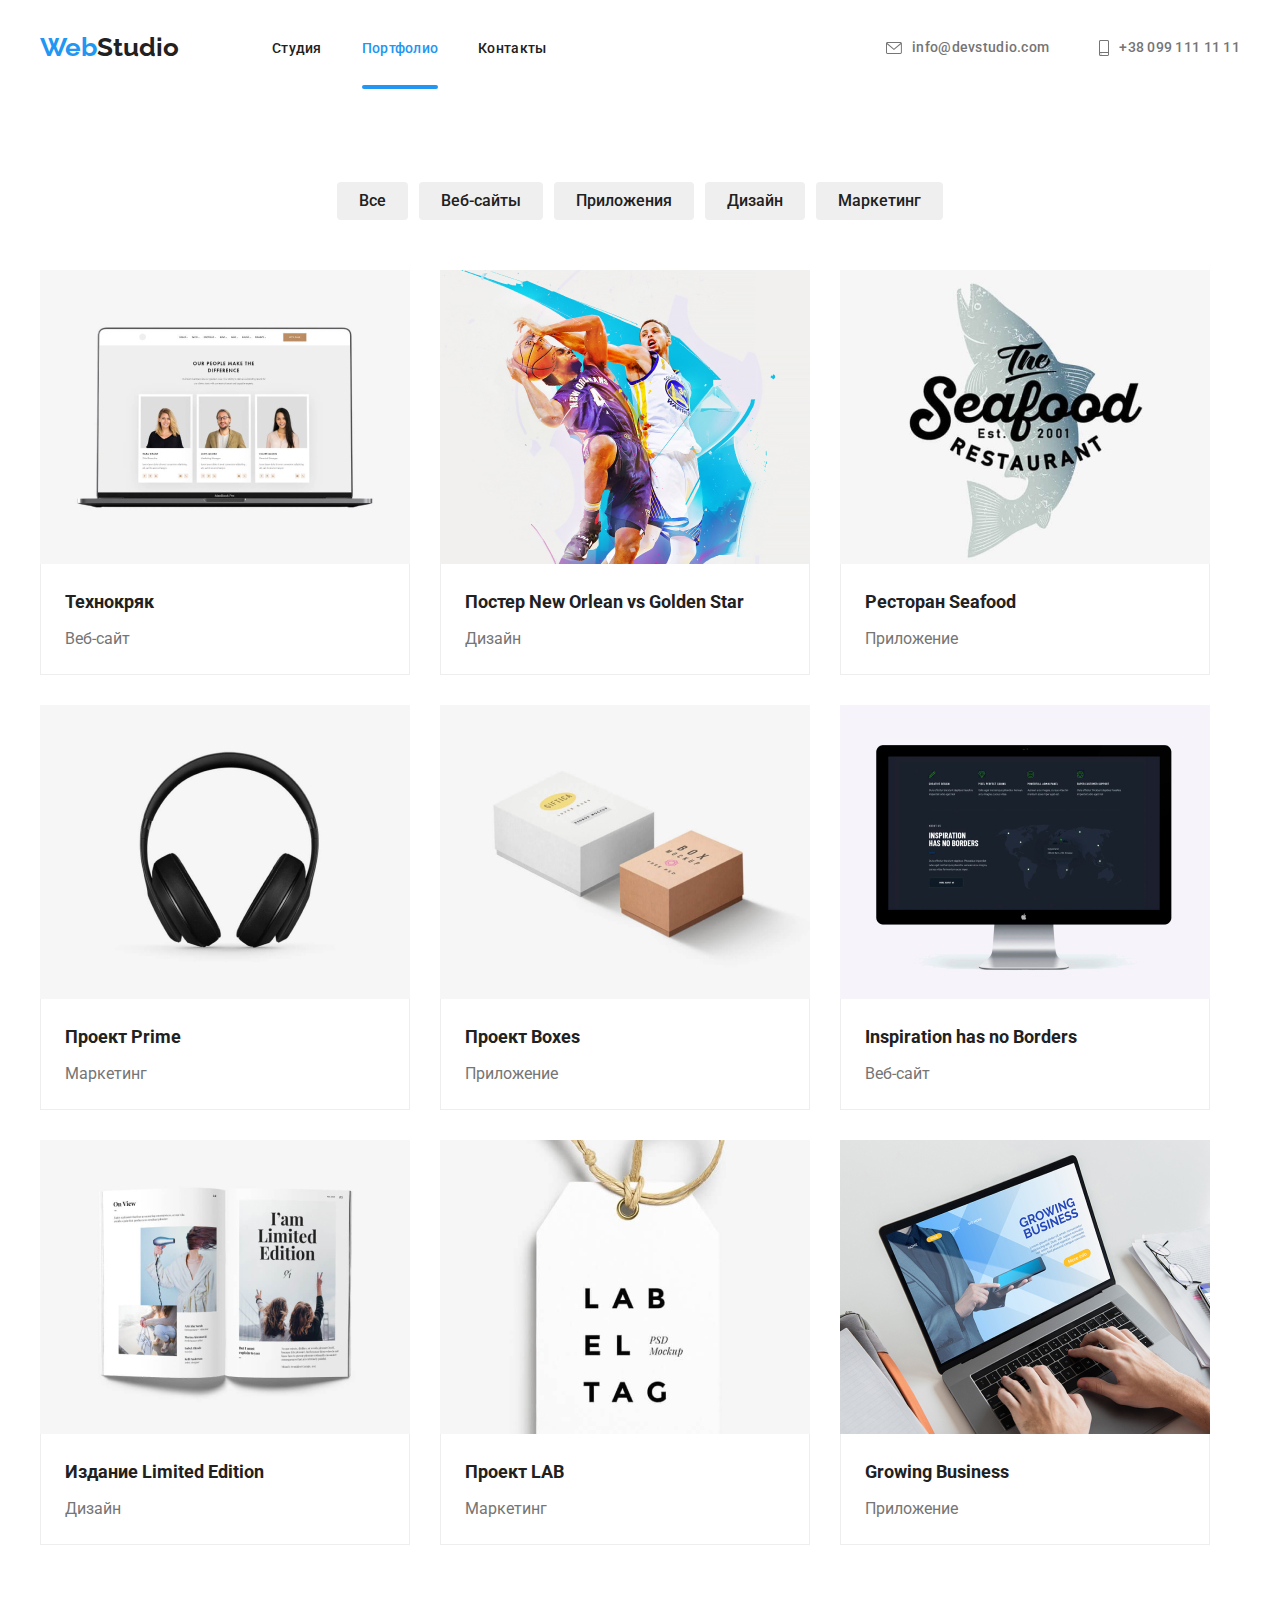
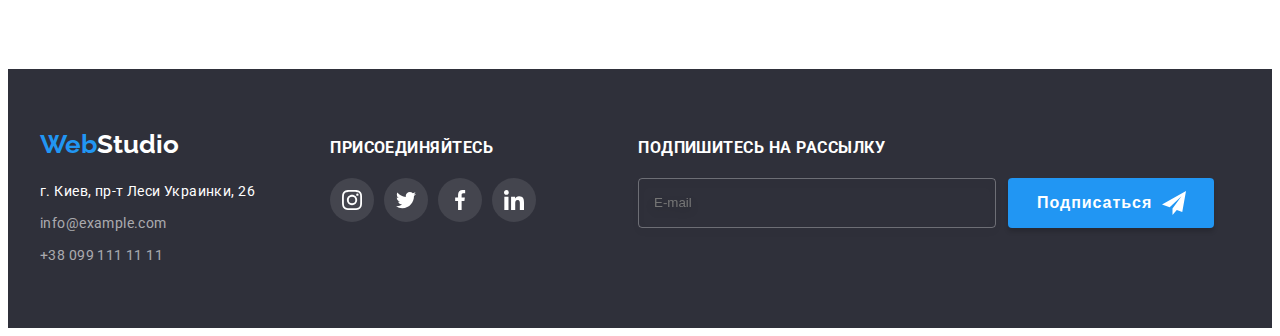
==== portfolio.html @ 11137f11 "goit-markup-hw-08" ====
<!DOCTYPE html>
<html lang="en">
<head>
    <meta charset="UTF-8">
    <meta http-equiv="X-UA-Compatible" content="IE=edge">
    <meta name="viewport" content="width=device-width, initial-scale=1.0">
    <title>Document</title>
    <link rel="preconnect" href="https://fonts.gstatic.com">
    <link href="https://fonts.googleapis.com/css2?family=Raleway:wght@700&family=Roboto:wght@400;500;700;900&display=swap"
        rel="stylesheet">
    <link rel="stylesheet" href="https://cdnjs.cloudflare.com/ajax/libs/modern-normalize/1.1.0/modern-normalize.min.css"
        integrity="sha512-wpPYUAdjBVSE4KJnH1VR1HeZfpl1ub8YT/NKx4PuQ5NmX2tKuGu6U/JRp5y+Y8XG2tV+wKQpNHVUX03MfMFn9Q=="
        crossorigin="anonymous" referrerpolicy="no-referrer" />
    <link rel="stylesheet" href="https://cdnjs.cloudflare.com/ajax/libs/animate.css/4.1.1/animate.min.css" />
    <link rel="stylesheet" href="./css/main.min.css">
</head>

<body>
    
    <header class="header-bord">
        <div class="container header-cont">
            <nav class="navigation">
                <a class="logo link" href="./index.html"><span class="logo-text">Web</span>Studio</a>
                <ul class="menu">
                    <li class="menu__item list">
                        <a class="menu__link link header-link" href="./index.html">Студия</a>
                    </li>
                    <li class="menu__item list">
                        <a class="menu__link link current header-link" href="./portfolio.html">Портфолио</a>
                    </li>
                    <li class="menu__item list">
                        <a class="menu__link link header-link" href="">Контакты</a>
                    </li>
                </ul>
            </nav>
    
            <ul class="auth-nav list header">
                <li>
                    <a class="mail-link link header-link" href="mailto:info@devstudio.com">
                        <svg class="icon-mail">
                            <use href="./images/sprite.svg#icon-envelope"></use>
                        </svg>
                        info@devstudio.com</a>
                </li>
                <li>
                    <a class="tel-link link header-link" href="tel:+380991111111">
                        <svg class="icon-phon">
                            <use href="./images/sprite.svg#icon-smartphone"></use>
                        </svg>
                        +38 099 111 11 11</a>
                </li>
            </ul>
        </div>
    </header>

    <main>
        <section class="section-skill">
            <div class="container">
                <h2 class="skill-title visually-hidden">заголовок</h2>
                <ul class="nav list">
                    <li class="list-butt">
                        <button class="nav-button" type="button">Все</button>
                    </li> 
                    <li class="list-butt">
                        <button class="nav-button" type="button">Веб-сайты</button>
                    </li> 
                    <li class="list-butt">
                        <button class="nav-button" type="button">Приложения</button>
                    </li> 
                    <li class="list-butt">
                        <button class="nav-button" type="button">Дизайн</button>
                    </li> 
                    <li class="list-butt">
                        <button class="nav-button" type="button">Маркетинг</button>
                    </li> 
                </ul>
            
        

        
            
                <ul class="card-list list"> 
                    <li class="portfolio-card">
                        <a class="card-way link" href="">
                            <div class="img-overlay">
                                <img class="imgwork" src="./images/зображення_ноутбука.jpg" alt="foto notebook" width="370" height="294">
                                <p class="overlay">Технокряк это современная площадка распространения коронавируса. Компании используют эту платформу
                                для цифрового шпионажа и атак на защищённые сервера конкурентов.</p>
                            </div>
                            
                            <div class="description">
                                <h3 class="card-title">Технокряк</h3>
                                <p class="card-text">Веб-сайт</p>
                            </div>
                        </a>
                    </li>
                    <li class="portfolio-card">
                        <a class="card-way link" href="">
                            <div class="img-overlay">
                                <img class="imgwork" src="./images/зображення_баскетболістів.jpg" alt="foto basketball players" width="370" height="294">
                                <p class="overlay">Технокряк это современная площадка распространения коронавируса. Компании используют эту платформу
                                для цифрового шпионажа и атак на защищённые сервера конкурентов.</p>
                            </div>
                        
                            <div class="description">
                                <h3 class="card-title">Постер New Orlean vs Golden Star</h3>
                                <p class="card-text">Дизайн</p>
                            </div>
                        </a>
                    </li>
                    <li class="portfolio-card">
                        <a class="card-way link" href="">
                            <div class="img-overlay">
                                <img class="imgwork" src="./images/зображення_акули.jpg" alt="foto shark" width="370" height="294">
                                <p class="overlay">Технокряк это современная площадка распространения коронавируса. Компании используют эту платформу
                                для цифрового шпионажа и атак на защищённые сервера конкурентов.</p>
                            </div>
                            
                            <div class="description">
                                <h3 class="card-title">Ресторан Seafood</h3>
                                <p class="card-text">Приложение</p>
                            </div>
                        </a>
                    </li>
                    <li class="portfolio-card">
                        <a class="card-way link" href="">
                            <div class="img-overlay">
                                <img class="imgwork" src="./images/зображення_навушники.jpg" alt="foto headphone" width="370" height="294">
                                <p class="overlay">Технокряк это современная площадка распространения коронавируса. Компании используют эту платформу
                                для цифрового шпионажа и атак на защищённые сервера конкурентов.</p>
                            </div>
                           
                            <div class="description">
                                <h3 class="card-title">Проект Prime</h3>
                                <p class="card-text">Маркетинг</p>
                            </div>
                        </a>
                    </li>
                    <li class="portfolio-card">
                        <a class="card-way link" href="">
                            <div class="img-overlay">
                                <img class="imgwork" src="./images/зображення_коробок.jpg" alt="foto Boxes" width="370" height="294">
                                <p class="overlay">Технокряк это современная площадка распространения коронавируса. Компании используют эту платформу
                                для цифрового шпионажа и атак на защищённые сервера конкурентов.</p>

                            </div>
                           
                            <div class="description">
                                <h3 class="card-title">Проект Boxes</h3>
                                <p class="card-text">Приложение</p>
                            </div>
                        </a>
                    </li>
                    <li class="portfolio-card">
                        <a class="card-way link" href="">
                            <div class="img-overlay">
                                <img class="imgwork" src="./images/зображення_монітора.jpg" alt="foto monitor" width="370" height="294">
                                <p class="overlay">Технокряк это современная площадка распространения коронавируса. Компании используют эту платформу
                                 для цифрового шпионажа и атак на защищённые сервера конкурентов.</p>
                            </div>
                           
                            <div class="description">
                                <h3 class="card-title">Inspiration has no Borders</h3>
                                <p class="card-text">Веб-сайт</p>
                            </div>
                        </a>
                    </li>
                    <li class="portfolio-card">
                        <a class="card-way link" href="">
                            <div class="img-overlay">
                                <img class="imgwork" src="./images/зображення_журнала.jpg" alt="foto magazine" width="370" height="294">
                                <p class="overlay">Технокряк это современная площадка распространения коронавируса. Компании используют эту платформу
                                для цифрового шпионажа и атак на защищённые сервера конкурентов.</p>
                            </div>
                           
                            <div class="description">
                                <h3 class="card-title">Издание Limited Edition</h3>
                                <p class="card-text">Дизайн</p>
                            </div>
                        </a>
                    </li>
                    <li class="portfolio-card">
                        <a class="card-way link" href="">
                            <div class="img-overlay">
                                <img class="imgwork" src="./images/зображенння_ярлика.jpg" alt="foto label" width="370" height="294">
                                <p class="overlay">Технокряк это современная площадка распространения коронавируса. Компании используют эту платформу
                                 для цифрового шпионажа и атак на защищённые сервера конкурентов.</p>
                            </div>
                            
                            <div class="description">
                                <h3 class="card-title">Проект LAB</h3>
                                <p class="card-text">Маркетинг</p>
                            </div>
                        </a>
                    </li>
                    <li class="portfolio-card">
                        <a class="card-way link" href="">
                            <div class="img-overlay">
                                <img class="imgwork" src="./images/зображення_робочого_столу.jpg" alt="foto Growing Business" width="370" height="294">
                                <p class="overlay">Технокряк это современная площадка распространения коронавируса. Компании используют эту платформу
                                для цифрового шпионажа и атак на защищённые сервера конкурентов.</p>

                            </div>
                            
                            <div class="description">
                                <h3 class="card-title">Growing Business</h3>
                                <p class="card-text">Приложение</p>
                            </div>
                        </a>
                    </li>
                </Ul>
            </div>
        </section>
    </main>

    <footer class="footer">
        <div class="footer-information container">
    
            <div class="logo-second">
                <a class="logo-footer link" href="./index.html"><span class="logo-text">Web</span><span
                        class="logo-txt">Studio</span>
                </a>
    
                <address class="footer-address">
                    <ul class="communication list">
                        <li class="address"><a class="location link" href="">г. Киев, пр-т Леси Украинки, 26</a></li>
                        <li class="footer-mail"><a class="communication-mail link"
                                href="meilto:info@example.com">info@example.com</a></li>
                        <li class="footer-tel"><a class="communication-tel link" href="tel:+380991111111">+38 099 111 11
                                11</a></li>
                    </ul>
                </address>
            </div>
    
            <div class="footer-right-box">
                <h3 class="footer-right-title">присоединяйтесь</h3>
                <ul class="footer-list list">
                    <li>
                        <a href="" class="footer-list-social">
                            <svg class="footer-list-icon">
                                <use href="./images/sprite.svg#icon-instagram"></use>
                            </svg>
                        </a>
                    </li>
                    <li>
                        <a href="" class="footer-list-social">
                            <svg class="footer-list-icon">
                                <use href="./images/sprite.svg#icon-twitter"></use>
                            </svg>
                        </a>
                    </li>
                    <li>
                        <a href="" class="footer-list-social">
                            <svg class="footer-list-icon">
                                <use href="./images/sprite.svg#icon-facebook"></use>
                            </svg>
                        </a>
                    </li>
                    <li>
                        <a href="" class="footer-list-social">
                            <svg class="footer-list-icon">
                                <use href="./images/sprite.svg#icon-linkedin"></use>
                            </svg>
                        </a>
                    </li>
                </ul>
            </div>
                    <form class="form-footer">
                        <h3 class="footer-right-title">Подпишитесь на рассылку</h3>
                        <div class="btn-input">
                            <input type="email" name="singup" id="singup" class="singup-footer-form" placeholder="E-mail" required>
                            <button type="submit" class="button-form">Подписаться
                                <svg class="svg-form-footer" width="24px" height="24px">
                                    <use href="./images/sprite.svg#icon-telegram"></use>
                                </svg>
                            </button>
                        </div>
                    </form>
        </div>
    </footer>
</body>
</html>
---- css/main.min.css ----
:root{--main-font: "Roboto", sans-serif;--secondary-font: "Raleway", sans-serif;--accent-color: #212121;--secondary-color: #2196f3;--third-color: #757575;--white-color: #ffffff}* *::before,*::after{box-sizing:border-box}body{font-family:var(--main-font);font-style:normal;font-weight:normal;font-size:14px}img{display:block}.list{list-style:none}.link{text-decoration:none}h1,h2,h3,h4,h5,h6,p{margin-top:0;margin-bottom:0}ul,ol{margin-top:0;margin-bottom:0}.container{width:1200px;padding-left:15px;padding-right:15px;margin:0 auto}.visually-hidden{position:absolute;clip:rect(0 0 0 0);width:1px;height:1px;margin:-1px}.visually-hidden-checkbox{position:absolute !important;clip:rect(1px 1px 1px 1px);clip:rect(1px, 1px, 1px, 1px);padding:0 !important;border:0 !important;height:1px !important;width:1px !important;overflow:hidden}.is-hidden{opacity:0;visibility:hidden;pointer-events:none}.logo{padding-top:24px;padding-bottom:25px;margin-right:93px}.logo,.logo-footer,.logo-text{font-family:var(--secondary-font);font-weight:bold;font-size:26px;line-height:1.19;color:var(--accent-color)}.logo-text{color:var(--secondary-color)}.logo-footer{padding:auto}.logo-second{margin-right:75px}.logo-txt{color:var(--white-color)}.header-link{padding-top:32px;padding-bottom:32px}.bord{border-bottom:1px solid #ECECEC}.header-cont{display:flex;align-items:center}.navigation{display:flex;align-items:center}.auth-nav{display:flex;align-items:center;margin-left:auto;padding-left:0px}.menu{display:flex;align-items:center;padding-left:0px}.menu__item:not(:last-child){margin-right:40px}.mail-link{display:flex;align-items:center;text-decoration:none;font-weight:500;text-align:center;line-height:1.14;letter-spacing:0.02em;margin-left:auto;margin-right:50px;color:var(--third-color);transition:color 250ms cubic-bezier(0.4, 0, 0.2, 1)}.mail-link:hover,.mail-link:focus{color:var(--secondary-color);fill:var(--secondary-color)}.tel-link{display:flex;align-items:center;text-decoration:none;font-weight:500;text-align:center;line-height:1.14;letter-spacing:0.02em;color:var(--third-color);transition:color 250ms cubic-bezier(0.4, 0, 0.2, 1)}.tel-link:hover,.tel-link:focus{color:var(--secondary-color);fill:var(--secondary-color)}.icon-mail{width:16px;height:12px;margin-right:10px;fill:currentColor}.icon-mail:hover,.icon-mail:focus{fill:var(--secondary-color)}.icon-phon{width:10px;height:16px;margin-right:10px;fill:currentColor}.icon-phon:hover,.icon-phon:focus{fill:var(--secondary-color)}.menu__link{font-weight:500;line-height:1.14;letter-spacing:0.02em;color:var(--accent-color);transition:color 250ms cubic-bezier(0.4, 0, 0.2, 1)}.menu__link:hover,.menu__link:focus{color:var(--secondary-color)}.menu__link.current:after{content:"";width:100%;height:4px;position:absolute;background:#2196F3;border-radius:2px;display:block;bottom:-1px}.current{color:var(--secondary-color);position:relative}.hero__title{font-family:var(--main-font);font-weight:900;font-size:44px;line-height:1.36;margin-bottom:30px;color:var(--white-color)}.hero{padding-top:200px;padding-bottom:200px;text-align:center;color:var(--white-color);background:#C4C4C4;background-image:linear-gradient(to right, rgba(47,48,58,0.4), rgba(47,48,58,0.4)),url(../images/bd.jpg);background-repeat:no-repeat;background-position:center;background-size:cover;max-width:1600px;margin:auto}.modal-btn{background-color:var(--secondary-color);box-shadow:0px 4px 4px rgba(0,0,0,0.15);font-weight:bold;font-size:16px;line-height:1.88;cursor:pointer;padding:12px 32px;border-radius:4px;color:var(--white-color);border:none;transition:background-color 250ms cubic-bezier(0.4, 0, 0.2, 1)}.modal-btn:hover,.modal-btn:focus{background-color:#188CE8}.skill__roster{display:flex;padding-left:0;margin-left:0}.skill{padding-top:94px}.team,.work,.section-skill{padding-top:94px;padding-bottom:94px}.roster_down{margin-bottom:10px}.roster__title{font-weight:bold;line-height:1.14;letter-spacing:0.03em;text-transform:uppercase;color:var(--accent-color)}.skill__item{flex-basis:calc((100%-120) / 4);width:270px}.skill__item:not(:first-child){margin-left:30px}.icon-group{display:flex;align-items:center;justify-content:center;width:270px;height:120px;background:#f5f4fa;border-radius:4px;margin-bottom:30px}.item-down:not(:last-child){margin-left:30px}.skill__description{font-family:var(--main-font);font-size:14px;line-height:24px;letter-spacing:0.03em;color:var(--third-color)}.work__roster{display:flex;padding-left:0;justify-content:space-between;margin-top:50px}.work__title{font-weight:bold;font-size:36px;line-height:1.17;text-align:center;margin-bottom:50px;color:var(--accent-color);margin:0px}.work__top{width:370px;position:relative}.work__list{font-family:var(--main-font);font-weight:bold;line-height:1.14;width:100%;height:70px;right:0;bottom:0;position:absolute;display:flex;justify-content:center;align-items:center;text-transform:uppercase;color:#FFFFFF;background:rgba(47,48,58,0.8)}.team{background-color:#F5F4FA}.team__roster{margin-bottom:94px}.team__roster{display:flex;padding-left:0px;justify-content:space-between;margin-top:50px}.team__list{box-shadow:0px 1px 3px var(--third-color);border-radius:0px 0px 4px 4px}.team__member,.team__activity{background-color:#FFFFFF;border-radius:3px}.team__title{font-weight:bold;font-size:36px;line-height:1.17;text-align:center;margin-bottom:50px;color:var(--accent-color);margin:0px}.team__member{font-size:16px;line-height:0.84;font-weight:500;text-align:center;color:var(--accent-color)}.team__activity{font-size:16px;line-height:1.89;margin-top:10px;margin-bottom:16px;text-align:center;color:var(--third-color)}.team-describe{padding:30px;padding-left:32px;padding-right:32px;background-color:var(--white-color)}.social-list{padding:0;display:flex;justify-content:space-between}.social-list-icon{width:20px;height:20px}.social-list-link{display:flex;align-items:center;justify-content:center;width:44px;height:44px;border-radius:50%;fill:#AFB1B8;background-color:#ffffff;transition:background-color 250ms cubic-bezier(0.4, 0, 0.2, 1),fill 250ms cubic-bezier(0.4, 0, 0.2, 1)}.social-list-link:hover,.social-list-link:focus{fill:#ffffff;background-color:#2196F3}.clients{padding-top:88px;padding-bottom:88px}.clients-list{margin-top:50px;display:flex;justify-content:space-between;padding-left:0px}.icon-list{width:170px;height:92px}.icon-list-link{display:flex;justify-content:center;align-items:center;border:1px solid #afb1b8;border-radius:4px;width:100%;height:100%;fill:#AFB1B8;transition:fill 250ms cubic-bezier(0.4, 0, 0.2, 1),border 250ms cubic-bezier(0.4, 0, 0.2, 1)}.icon-list-link:hover,.icon-list-link:focus{fill:var(--secondary-color);border:1px solid var(--secondary-color);border-radius:4px}.clients-list-icon{display:flex;align-items:center;justify-content:center}.backdrop{position:fixed;top:0;left:0;width:100vw;height:100vh;background:rgba(0,0,0,0.2);transition:opacity 250ms cubic-bezier(0.4, 0, 0.2, 1),visibility 250ms cubic-bezier(0.4, 0, 0.2, 1)}.modal{position:absolute;top:50%;left:50%;width:528px;height:581px;background-color:#ffffff;transform:translate(-50%, -50%);padding:40px}.close-btn{position:absolute;top:8px;right:8px;width:30px;height:30px;border-radius:50%;border:1px solid rgba(0,0,0,0.1);background-color:transparent;cursor:pointer;padding:0}.modal-form{display:flex;flex-direction:column}.modal-form-head{font-family:var(--main-font);font-weight:bold;font-size:20px;line-height:1.15;text-align:center;margin-bottom:12px}.modal-form-field{font-family:var(--main-font);font-weight:normal;font-size:12px;line-height:1.16;color:#757575;margin-bottom:10px}.modal-form-input-wrapper{position:relative;margin-top:4px;display:block}.modal-form-icon{position:absolute;width:18px;height:18px;fill:#212121;top:50%;left:12px;transform:translateY(-50%);transition:fill 250ms cubic-bezier(0.4, 0, 0.2, 1)}.modal-form-message{width:100%;height:120px;margin-top:6px;padding:12px 18px;border:1px solid rgba(33,33,33,0.2);border-radius:4px;resize:none;transition:border-color 250ms cubic-bezier(0.4, 0, 0.2, 1)}.modal-form-message::placeholder{color:rgba(117,117,117,0.5)}.modal-form-message:focus{outline:none;border-color:var(--secondary-color)}.modal-form-checkbox-label{display:flex;align-items:center;margin-bottom:30px;font-weight:normal;font-size:14px;line-height:1.7;color:#757575;justify-content:center;letter-spacing:0.03em}.modal-form-checkbox-label::before{display:block;content:"";width:16px;height:16px;border:1px solid #212121;border-radius:3px;cursor:pointer;margin-right:7px;background-position:70% 60%;transition:border-color 250ms cubic-bezier(0.4, 0, 0.2, 1)}.modal-form-checkbox:checked+.modal-form-checkbox-label::before{background-image:url(../images/icon.check.svg);background-repeat:no-repeat;border:1px solid var(--secondary-color)}.modal-form-checkbox:focus+.modal-form-checkbox-label::before{border-color:var(--secondary-color)}.modal-form-label-link{text-decoration:underline;color:#2196f3}.button-form{background-color:var(--secondary-color);padding:10px 28px 10px 29px;box-shadow:0px 4px 4px rgba(0,0,0,0.15);border-radius:4px;border:none;font-weight:700;font-size:16px;line-height:1.87;letter-spacing:0.06em;color:var(--white-color);margin-left:12px;cursor:pointer;display:flex;align-items:center;transition:background-color 250ms cubic-bezier(0.4, 0, 0.2, 1)}.button-form:hover,.button-form:focus{background-color:#188ce8}.btn-input{display:flex}.input-form-field{width:100%;height:40px;border:1px solid rgba(33,33,33,0.2);border-radius:4px;padding-left:42px;transition:border-color 250ms cubic-bezier(0.4, 0, 0.2, 1)}.input-form-field:focus{outline:none;border-color:var(--secondary-color)}.input-form-field:focus+.modal-form-icon{fill:var(--secondary-color)}.form-modal-btn{margin:auto;width:200px;padding-top:10px;padding-bottom:10px;font-weight:700;font-size:16px;line-height:1.88;letter-spacing:0.06em;color:#ffffff;background-color:var(--secondary-color);border:none;box-shadow:0px 4px 4px rgba(0,0,0,0.15);border-radius:4px;transition:background-color 250ms cubic-bezier(0.4, 0, 0.2, 1);cursor:pointer}.form-modal-btn:hover,.form-modal-btn:focus{background-color:#188ce8}.svg-form-footer{margin-left:10px}.singup-footer-form{width:358px;height:50px;border:1px solid rgba(255,255,255,0.3);box-sizing:border-box;filter:drop-shadow(0px 4px 4px rgba(0,0,0,0.15));border-radius:4px;background-color:transparent;padding:15px;color:#ffffff}.singup-footer-form:focus{outline:none;border-color:var(--secondary-color)}.location{font-style:normal;line-height:1.71;letter-spacing:0.03em;color:var(--white-color)}.communication-mail{font-style:normal;line-height:1.71;letter-spacing:0.03em;color:rgba(255,255,255,0.6);transition:color 250ms cubic-bezier(0.4, 0, 0.2, 1)}.communication-mail:hover,.communication-mail:focus{color:var(--secondary-color)}.communication-tel{font-style:normal;line-height:1.71;letter-spacing:0.03em;color:rgba(255,255,255,0.6);transition:color 250ms cubic-bezier(0.4, 0, 0.2, 1)}.communication-tel:hover,.communication-tel:focus{color:var(--secondary-color)}.footer{background:#2f303a;padding-top:60px;padding-bottom:60px}.footer-address{margin-top:20px}.footer-mail{margin-top:8px}.footer-tel{margin-top:8px}.footer-right-title{font-weight:bold;line-height:1.14;letter-spacing:0.03em;text-transform:uppercase;margin-bottom:20px;color:var(--white-color)}.footer-information{display:flex;align-items:baseline}.footer-right-box{width:206px;margin-right:102px}.footer-list{display:flex;align-items:baseline;justify-content:space-between;padding:0}.footer-list-social{display:flex;align-items:center;justify-content:center;width:44px;height:44px;border-radius:50%;background-color:rgba(255,255,255,0.1);fill:#ffffff;transition:background-color 250ms cubic-bezier(0.4, 0, 0.2, 1)}.footer-list-social:hover,.footer-list-social:focus{background-color:var(--secondary-color)}.footer-list-icon{width:20px;height:20px}.communication{margin:0px;padding-left:0px}.nav-button{font-family:var(--main-font);font-weight:500;font-style:normal;font-size:16px;line-height:1.62;cursor:pointer;border:none;border-radius:4px;padding:6px 22px;color:var(--accent-color);transition:background-color 250ms cubic-bezier(0.4, 0, 0.2, 1),color 250ms cubic-bezier(0.4, 0, 0.2, 1),box-shadow 250ms cubic-bezier(0.4, 0, 0.2, 1)}.nav-button:hover,.nav-button:focus{background-color:var(--secondary-color);color:var(--white-color);box-shadow:0px 3px 1px rgba(0,0,0,0.1),0px 1px 2px rgba(0,0,0,0.08),0px 2px 2px rgba(0,0,0,0.12);border-radius:4px}.card-title{font-family:var(--main-font);font-weight:bold;font-size:18px;line-height:2;color:var(--accent-color)}.card-text{font-family:var(--main-font);font-size:16px;line-height:1.88;margin-top:4px;color:var(--third-color)}.description{padding:20px 24px;border-left:1px solid #EEEEEE;border-right:1px solid #EEEEEE;border-bottom:1px solid #EEEEEE}.nav{text-align:center;padding:0px;margin-bottom:50px}.list-butt{display:inline-block}.list-butt:not(:last-child){margin-right:8px}.card-list{padding:0px;display:flex;flex-wrap:wrap}.portfolio-card{width:370px;margin-right:30px;margin-bottom:30px}.portfolio-card:nth-child(3n){margin-right:0px}.card-way{transition:box-shadow 250ms cubic-bezier(0.4, 0, 0.2, 1);display:block}.card-way:hover,.card-way:focus{display:block;box-shadow:0px 1px 1px rgba(0,0,0,0.12),0px 4px 4px rgba(0,0,0,0.06),1px 4px 6px rgba(0,0,0,0.16)}.card-way:hover:hover .overlay,.card-way:hover:focus .overlay,.card-way:focus:hover .overlay,.card-way:focus:focus .overlay{transform:translateY(0%)}.imgwork{width:370px}.img-overlay{position:relative;overflow:hidden}.overlay{position:absolute;background:rgba(33,150,243,0.9);color:#FFFFFF;top:0;left:0;width:100%;height:100%;overflow:auto;padding:63px 24px;font-family:var(--main-font);font-size:18px;line-height:1.5;letter-spacing:0.03em;transform:translateY(100%);transition:transform 250ms cubic-bezier(0.4, 0, 0.2, 1)}
/*# sourceMappingURL=main.min.css.map */
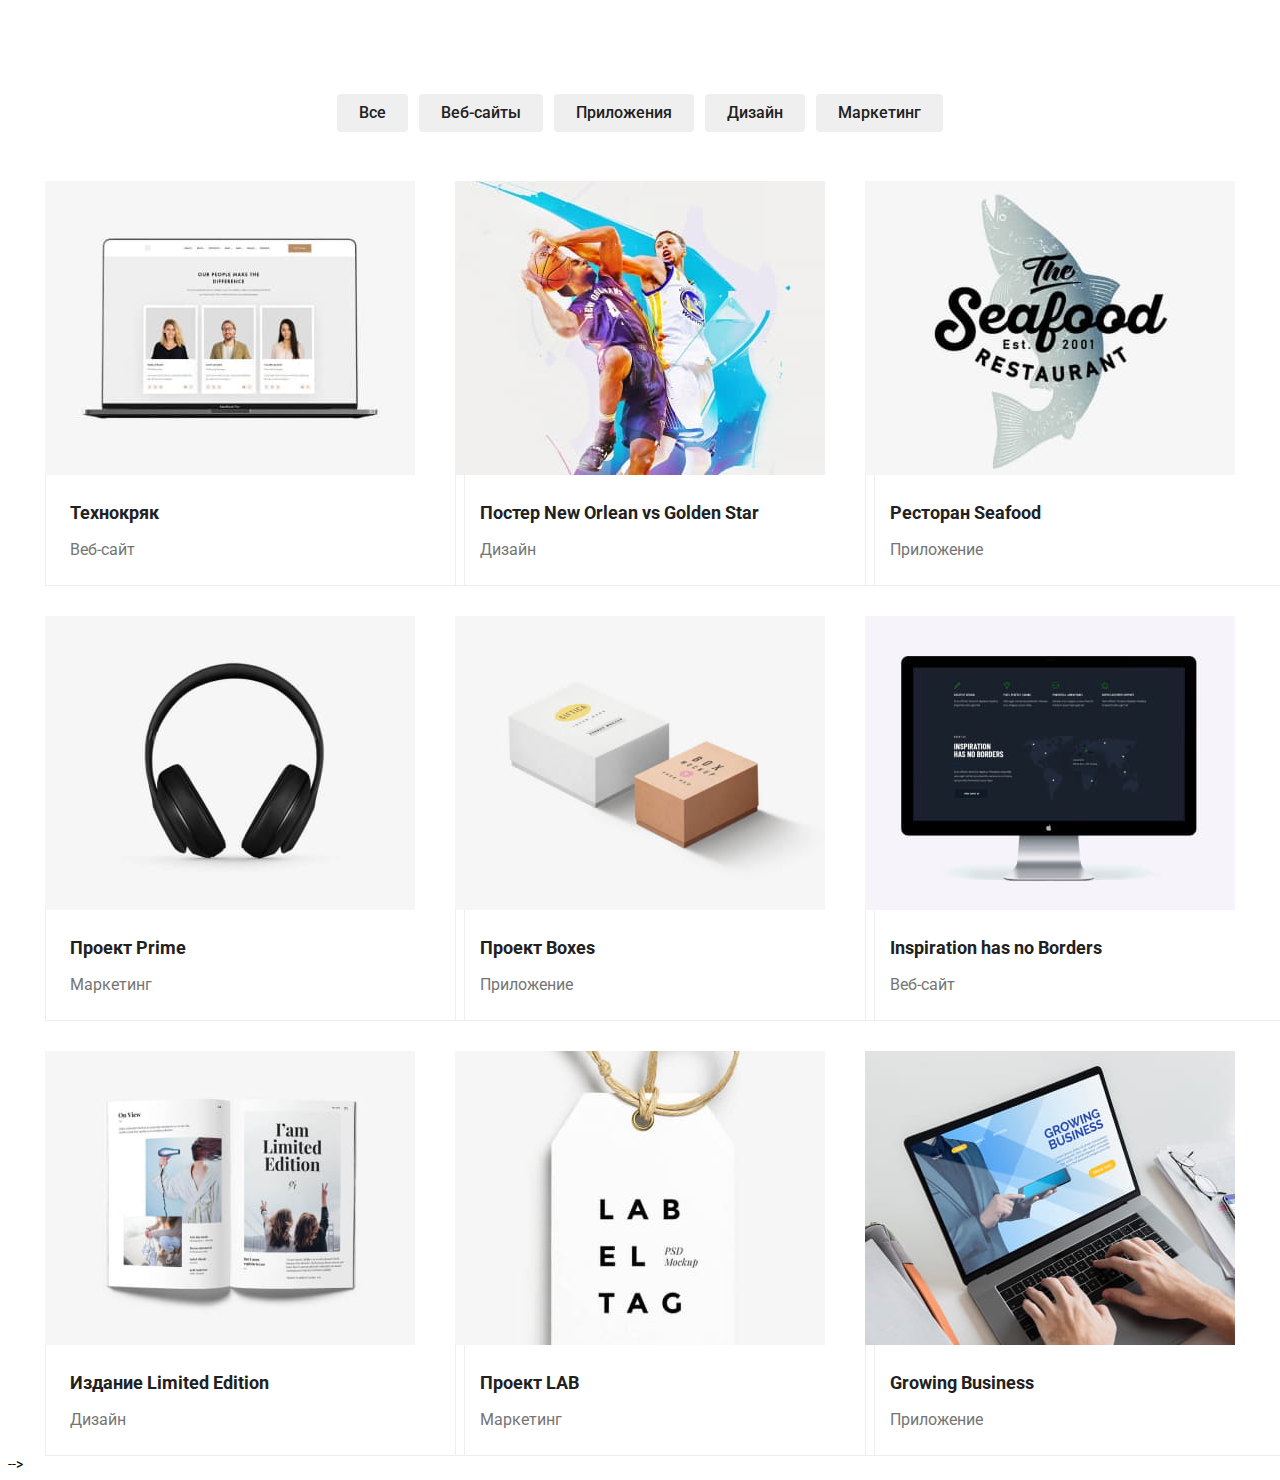
==== commit ce8cccbf: "goit-markup-hw-08" ====
--- a/portfolio.html
+++ b/portfolio.html
@@ -17,7 +17,7 @@
 
 <body>
     
-    <header class="header-bord">
+    <!-- <header class="header-bord">
         <div class="container header-cont">
             <nav class="navigation">
                 <a class="logo link" href="./index.html"><span class="logo-text">Web</span>Studio</a>
@@ -51,7 +51,7 @@
                 </li>
             </ul>
         </div>
-    </header>
+    </header> -->
 
     <main>
         <section class="section-skill">
@@ -83,7 +83,25 @@
                     <li class="portfolio-card">
                         <a class="card-way link" href="">
                             <div class="img-overlay">
-                                <img class="imgwork" src="./images/зображення_ноутбука.jpg" alt="foto notebook" width="370" height="294">
+                            <picture>
+                                <source media="(min-width: 1200px)"
+                                    srcset="./images/deckstope/portfolio/img.jpg 1x, ./images/deckstope/portfolio/img@2x.jpg 2x">
+                                <source media="(min-width: 1200px)"
+                                    srcset="./images/deckstope/portfolio/img.webp 1x, ./images/deckstope/portfolio/img@2x.webp 2x"
+                                    type="image/webp">
+                                
+                                <source media="(min-width: 768px)" srcset="./images/tablet/portfolio/img.jpg  1x, ./images/tablet/portfolio/img@2x.jpg 2x">
+                                <source media="(min-width: 768px)"
+                                    srcset="./images/tablet/portfolio/img.webp 1x, ./images/tablet/portfolio/img@2x.webp 2x" 
+                                    type="image/webp">
+                                
+                                <source media="(min-width: 480px)" srcset="./images/mobile/portfolio/img.jpg 1x, ./images/mobile/portfolio/img@2x.jpg  2x">
+                                <source media="(min-width: 480px)"
+                                    srcset="./images/mobile/portfolio/img.webp 1x, ./images/mobile/portfolio/img@2x.webp 2x" 
+                                    type="image/webp">
+
+                                <img class="imgwork" src="./images/зображення_ноутбука.jpg" alt="foto notebook">
+                            </picture>
                                 <p class="overlay">Технокряк это современная площадка распространения коронавируса. Компании используют эту платформу
                                 для цифрового шпионажа и атак на защищённые сервера конкурентов.</p>
                             </div>
@@ -97,7 +115,27 @@
                     <li class="portfolio-card">
                         <a class="card-way link" href="">
                             <div class="img-overlay">
-                                <img class="imgwork" src="./images/зображення_баскетболістів.jpg" alt="foto basketball players" width="370" height="294">
+                                <picture>
+                                    <source media="(min-width: 1200px)"
+                                        srcset="./images/deckstope/portfolio/img-1.jpg 1x, ./images/deckstope/portfolio/img-1@2x.jpg 2x">
+                                    <source media="(min-width: 1200px)"
+                                        srcset="./images/deckstope/portfolio/img-1.webp 1x, ./images/deckstope/portfolio/img-1@2x.webp 2x"
+                                        type="image/webp">
+                                
+                                    <source media="(min-width: 768px)"
+                                        srcset="./images/tablet/portfolio/img-1.jpg  1x, ./images/tablet/portfolio/img-1@2x.jpg 2x">
+                                    <source media="(min-width: 768px)"
+                                        srcset="./images/tablet/portfolio/img-1.webp 1x, ./images/tablet/portfolio/img-1@2x.webp 2x" 
+                                        type="image/webp">
+                                
+                                    <source media="(min-width: 480px)"
+                                        srcset="./images/mobile/portfolio/img-1.jpg 1x, ./images/mobile/portfolio/img-1@2x.jpg  2x">
+                                    <source media="(min-width: 480px)"
+                                        srcset="./images/mobile/portfolio/img-1.webp 1x, ./images/mobile/portfolio/img-1@2x.webp 2x" 
+                                        type="image/webp">
+
+                                   <img src="./images/зображення_баскетболістів.jpg" alt="foto basketball players">
+                                </picture>
                                 <p class="overlay">Технокряк это современная площадка распространения коронавируса. Компании используют эту платформу
                                 для цифрового шпионажа и атак на защищённые сервера конкурентов.</p>
                             </div>
@@ -111,7 +149,27 @@
                     <li class="portfolio-card">
                         <a class="card-way link" href="">
                             <div class="img-overlay">
-                                <img class="imgwork" src="./images/зображення_акули.jpg" alt="foto shark" width="370" height="294">
+                                <picture>
+                                    <source media="(min-width: 1200px)"
+                                        srcset="./images/deckstope/portfolio/img-2.jpg 1x, ./images/deckstope/portfolio/img-2@2x.jpg 2x">
+                                    <source media="(min-width: 1200px)"
+                                        srcset="./images/deckstope/portfolio/img-2.webp 1x, ./images/deckstope/portfolio/img-2@2x.webp 2x"
+                                        type="image/webp">
+                                
+                                    <source media="(min-width: 768px)"
+                                        srcset="./images/tablet/portfolio/img-2.jpg  1x, ./images/tablet/portfolio/img-2@2x.jpg 2x">
+                                    <source media="(min-width: 768px)"
+                                        srcset="./images/tablet/portfolio/img-2.webp 1x, ./images/tablet/portfolio/img-2@2x.webp 2x" 
+                                        type="image/webp">
+                                
+                                    <source media="(min-width: 480px)"
+                                        srcset="./images/mobile/portfolio/img-2.jpg 1x, ./images/mobile/portfolio/img-2@2x.jpg  2x">
+                                    <source media="(min-width: 480px)"
+                                        srcset="./images/mobile/portfolio/img-2.webp 1x, ./images/mobile/portfolio/img-2@2x.webp 2x" 
+                                        type="image/webp">
+
+                                <img src="./images/зображення_акули.jpg" alt="foto shark">
+                                </picture>
                                 <p class="overlay">Технокряк это современная площадка распространения коронавируса. Компании используют эту платформу
                                 для цифрового шпионажа и атак на защищённые сервера конкурентов.</p>
                             </div>
@@ -125,7 +183,24 @@
                     <li class="portfolio-card">
                         <a class="card-way link" href="">
                             <div class="img-overlay">
-                                <img class="imgwork" src="./images/зображення_навушники.jpg" alt="foto headphone" width="370" height="294">
+                                <picture>
+                                    <source media="(min-width: 1200px)"
+                                        srcset="./images/deckstope/portfolio/img-3.jpg 1x, ./images/deckstope/portfolio/img-3@2x.jpg 2x">
+                                    <source media="(min-width: 1200px)"
+                                        srcset="./images/deckstope/portfolio/img-3.webp 1x, ./images/deckstope/portfolio/img-3@2x.webp 2x"
+                                        type="image/webp">
+                                
+                                    <source media="(min-width: 768px)"
+                                        srcset="./images/tablet/portfolio/img-3.jpg  1x, ./images/tablet/portfolio/img-3@2x.jpg 2x">
+                                    <source media="(min-width: 768px)"
+                                        srcset="./images/tablet/portfolio/img-3.webp 1x, ./images/tablet/portfolio/img-3@2x.webp 2x" type="image/webp">
+                                
+                                    <source media="(min-width: 480px)"
+                                        srcset="./images/mobile/portfolio/img-3.jpg 1x, ./images/mobile/portfolio/img-3@2x.jpg  2x">
+                                    <source media="(min-width: 480px)"
+                                        srcset="./images/mobile/portfolio/img-3.webp 1x, ./images/mobile/portfolio/img-3@2x.webp 2x" type="image/webp">
+                                <img src="./images/зображення_навушники.jpg" alt="foto headphone">
+                            </picture>
                                 <p class="overlay">Технокряк это современная площадка распространения коронавируса. Компании используют эту платформу
                                 для цифрового шпионажа и атак на защищённые сервера конкурентов.</p>
                             </div>
@@ -139,7 +214,26 @@
                     <li class="portfolio-card">
                         <a class="card-way link" href="">
                             <div class="img-overlay">
-                                <img class="imgwork" src="./images/зображення_коробок.jpg" alt="foto Boxes" width="370" height="294">
+                                <picture>
+                                    <source media="(min-width: 1200px)"
+                                        srcset="./images/deckstope/portfolio/img-4.jpg 1x, ./images/deckstope/portfolio/img-4@2x.jpg 2x">
+                                    <source media="(min-width: 1200px)"
+                                        srcset="./images/deckstope/portfolio/img-4.webp 1x, ./images/deckstope/portfolio/img-4@2x.webp 2x"
+                                        type="image/webp">
+                                
+                                    <source media="(min-width: 768px)"
+                                        srcset="./images/tablet/portfolio/img-4.jpg  1x, ./images/tablet/portfolio/img-4@2x.jpg 2x">
+                                    <source media="(min-width: 768px)"
+                                        srcset="./images/tablet/portfolio/img-4.webp 1x, ./images/tablet/portfolio/img-4@2x.webp 2x" 
+                                        type="image/webp">
+                                
+                                    <source media="(min-width: 480px)"
+                                        srcset="./images/mobile/portfolio/img-4.jpg 1x, ./images/mobile/portfolio/img-4@2x.jpg  2x">
+                                    <source media="(min-width: 480px)"
+                                        srcset="./images/mobile/portfolio/img-4.webp 1x, ./images/mobile/portfolio/img-4@2x.webp 2x" 
+                                        type="image/webp">
+                                <img class="imgwork" src="./images/зображення_коробок.jpg" alt="foto Boxes">
+                                </picture>
                                 <p class="overlay">Технокряк это современная площадка распространения коронавируса. Компании используют эту платформу
                                 для цифрового шпионажа и атак на защищённые сервера конкурентов.</p>
 
@@ -154,7 +248,26 @@
                     <li class="portfolio-card">
                         <a class="card-way link" href="">
                             <div class="img-overlay">
-                                <img class="imgwork" src="./images/зображення_монітора.jpg" alt="foto monitor" width="370" height="294">
+                                <picture>
+                                    <source media="(min-width: 1200px)"
+                                        srcset="./images/deckstope/portfolio/img-5.jpg 1x, ./images/deckstope/portfolio/img-5@2x.jpg 2x">
+                                    <source media="(min-width: 1200px)"
+                                        srcset="./images/deckstope/portfolio/img-5.webp 1x, ./images/deckstope/portfolio/img-5@2x.webp 2x"
+                                        type="image/webp">
+                                
+                                    <source media="(min-width: 768px)"
+                                        srcset="./images/tablet/portfolio/img-5.jpg  1x, ./images/tablet/portfolio/img-5@2x.jpg 2x">
+                                    <source media="(min-width: 768px)"
+                                        srcset="./images/tablet/portfolio/img-5.webp 1x, ./images/tablet/portfolio/img-5@2x.webp 2x" 
+                                        type="image/webp">
+                                
+                                    <source media="(min-width: 480px)"
+                                        srcset="./images/mobile/portfolio/img-5.jpg 1x, ./images/mobile/portfolio/img-5@2x.jpg  2x">
+                                    <source media="(min-width: 480px)"
+                                        srcset="./images/mobile/portfolio/img-5.webp 1x, ./images/mobile/portfolio/img-5@2x.webp 2x" 
+                                        type="image/webp">
+                                <img class="imgwork" src="./images/зображення_монітора.jpg" alt="foto monitor">
+                                </picture>
                                 <p class="overlay">Технокряк это современная площадка распространения коронавируса. Компании используют эту платформу
                                  для цифрового шпионажа и атак на защищённые сервера конкурентов.</p>
                             </div>
@@ -168,7 +281,24 @@
                     <li class="portfolio-card">
                         <a class="card-way link" href="">
                             <div class="img-overlay">
-                                <img class="imgwork" src="./images/зображення_журнала.jpg" alt="foto magazine" width="370" height="294">
+                                <picture>
+                                    <source media="(min-width: 1200px)"
+                                        srcset="./images/deckstope/portfolio/img-6.jpg 1x, ./images/deckstope/portfolio/img-6@2x.jpg 2x">
+                                    <source media="(min-width: 1200px)"
+                                        srcset="./images/deckstope/portfolio/img-6.webp 1x, ./images/deckstope/portfolio/img-6@2x.webp 2x"
+                                        type="image/webp">
+                                
+                                    <source media="(min-width: 768px)"
+                                        srcset="./images/tablet/portfolio/img-6.jpg  1x, ./images/tablet/portfolio/img-6@2x.jpg 2x">
+                                    <source media="(min-width: 768px)"
+                                        srcset="./images/tablet/portfolio/img-6.webp 1x, ./images/tablet/portfolio/img-6@2x.webp 2x" type="image/webp">
+                                
+                                    <source media="(min-width: 480px)"
+                                        srcset="./images/mobile/portfolio/img-6.jpg 1x, ./images/mobile/portfolio/img-6@2x.jpg  2x">
+                                    <source media="(min-width: 480px)"
+                                        srcset="./images/mobile/portfolio/img-6.webp 1x, ./images/mobile/portfolio/img-6@2x.webp 2x" type="image/webp">
+                                <img class="imgwork" src="./images/зображення_журнала.jpg" alt="foto magazine" >
+                                </picture>
                                 <p class="overlay">Технокряк это современная площадка распространения коронавируса. Компании используют эту платформу
                                 для цифрового шпионажа и атак на защищённые сервера конкурентов.</p>
                             </div>
@@ -182,7 +312,24 @@
                     <li class="portfolio-card">
                         <a class="card-way link" href="">
                             <div class="img-overlay">
-                                <img class="imgwork" src="./images/зображенння_ярлика.jpg" alt="foto label" width="370" height="294">
+                                <picture>
+                                    <source media="(min-width: 1200px)"
+                                        srcset="./images/deckstope/portfolio/img-7.jpg 1x, ./images/deckstope/portfolio/img-7@2x.jpg 2x">
+                                    <source media="(min-width: 1200px)"
+                                        srcset="./images/deckstope/portfolio/img-7.webp 1x, ./images/deckstope/portfolio/img-7@2x.webp 2x"
+                                        type="image/webp">
+                                
+                                    <source media="(min-width: 768px)"
+                                        srcset="./images/tablet/portfolio/img-7.jpg  1x, ./images/tablet/portfolio/img-7@2x.jpg 2x">
+                                    <source media="(min-width: 768px)"
+                                        srcset="./images/tablet/portfolio/img-7.webp 1x, ./images/tablet/portfolio/img-7@2x.webp 2x" type="image/webp">
+                                
+                                    <source media="(min-width: 480px)"
+                                        srcset="./images/mobile/portfolio/img-7.jpg 1x, ./images/mobile/portfolio/img-7@2x.jpg  2x">
+                                    <source media="(min-width: 480px)"
+                                        srcset="./images/mobile/portfolio/img-7.webp 1x, ./images/mobile/portfolio/img-7@2x.webp 2x" type="image/webp">
+                                <img class="imgwork" src="./images/зображенння_ярлика.jpg" alt="foto label">
+                                </picture>
                                 <p class="overlay">Технокряк это современная площадка распространения коронавируса. Компании используют эту платформу
                                  для цифрового шпионажа и атак на защищённые сервера конкурентов.</p>
                             </div>
@@ -196,7 +343,24 @@
                     <li class="portfolio-card">
                         <a class="card-way link" href="">
                             <div class="img-overlay">
-                                <img class="imgwork" src="./images/зображення_робочого_столу.jpg" alt="foto Growing Business" width="370" height="294">
+                                <picture>
+                                    <source media="(min-width: 1200px)"
+                                        srcset="./images/deckstope/portfolio/img-8.jpg 1x, ./images/deckstope/portfolio/img-8@2x.jpg 2x">
+                                    <source media="(min-width: 1200px)"
+                                        srcset="./images/deckstope/portfolio/img-8.webp 1x, ./images/deckstope/portfolio/img-8@2x.webp 2x"
+                                        type="image/webp">
+                                
+                                    <source media="(min-width: 768px)"
+                                        srcset="./images/tablet/portfolio/img-8.jpg  1x, ./images/tablet/portfolio/img-8@2x.jpg 2x">
+                                    <source media="(min-width: 768px)"
+                                        srcset="./images/tablet/portfolio/img-8.webp 1x, ./images/tablet/portfolio/img-8@2x.webp 2x" type="image/webp">
+                                
+                                    <source media="(min-width: 480px)"
+                                        srcset="./images/mobile/portfolio/img-8.jpg 1x, ./images/mobile/portfolio/img-8@2x.jpg  2x">
+                                    <source media="(min-width: 480px)"
+                                        srcset="./images/mobile/portfolio/img-8.webp 1x, ./images/mobile/portfolio/img-8@2x.webp 2x" type="image/webp">
+                                <img class="imgwork" src="./images/зображення_робочого_столу.jpg" alt="foto Growing Business">
+                                </picture>
                                 <p class="overlay">Технокряк это современная площадка распространения коронавируса. Компании используют эту платформу
                                 для цифрового шпионажа и атак на защищённые сервера конкурентов.</p>
 
@@ -211,9 +375,9 @@
                 </Ul>
             </div>
         </section>
-    </main>
-
-    <footer class="footer">
+    </main> -->
+
+    <!-- <footer class="footer">
         <div class="footer-information container">
     
             <div class="logo-second">
@@ -277,6 +441,6 @@
                         </div>
                     </form>
         </div>
-    </footer>
+    </footer> -->
 </body>
 </html>--- a/css/main.min.css
+++ b/css/main.min.css
@@ -1,2 +1,2 @@
-:root{--main-font: "Roboto", sans-serif;--secondary-font: "Raleway", sans-serif;--accent-color: #212121;--secondary-color: #2196f3;--third-color: #757575;--white-color: #ffffff}* *::before,*::after{box-sizing:border-box}body{font-family:var(--main-font);font-style:normal;font-weight:normal;font-size:14px}img{display:block}.list{list-style:none}.link{text-decoration:none}h1,h2,h3,h4,h5,h6,p{margin-top:0;margin-bottom:0}ul,ol{margin-top:0;margin-bottom:0}.container{width:1200px;padding-left:15px;padding-right:15px;margin:0 auto}.visually-hidden{position:absolute;clip:rect(0 0 0 0);width:1px;height:1px;margin:-1px}.visually-hidden-checkbox{position:absolute !important;clip:rect(1px 1px 1px 1px);clip:rect(1px, 1px, 1px, 1px);padding:0 !important;border:0 !important;height:1px !important;width:1px !important;overflow:hidden}.is-hidden{opacity:0;visibility:hidden;pointer-events:none}.logo{padding-top:24px;padding-bottom:25px;margin-right:93px}.logo,.logo-footer,.logo-text{font-family:var(--secondary-font);font-weight:bold;font-size:26px;line-height:1.19;color:var(--accent-color)}.logo-text{color:var(--secondary-color)}.logo-footer{padding:auto}.logo-second{margin-right:75px}.logo-txt{color:var(--white-color)}.header-link{padding-top:32px;padding-bottom:32px}.bord{border-bottom:1px solid #ECECEC}.header-cont{display:flex;align-items:center}.navigation{display:flex;align-items:center}.auth-nav{display:flex;align-items:center;margin-left:auto;padding-left:0px}.menu{display:flex;align-items:center;padding-left:0px}.menu__item:not(:last-child){margin-right:40px}.mail-link{display:flex;align-items:center;text-decoration:none;font-weight:500;text-align:center;line-height:1.14;letter-spacing:0.02em;margin-left:auto;margin-right:50px;color:var(--third-color);transition:color 250ms cubic-bezier(0.4, 0, 0.2, 1)}.mail-link:hover,.mail-link:focus{color:var(--secondary-color);fill:var(--secondary-color)}.tel-link{display:flex;align-items:center;text-decoration:none;font-weight:500;text-align:center;line-height:1.14;letter-spacing:0.02em;color:var(--third-color);transition:color 250ms cubic-bezier(0.4, 0, 0.2, 1)}.tel-link:hover,.tel-link:focus{color:var(--secondary-color);fill:var(--secondary-color)}.icon-mail{width:16px;height:12px;margin-right:10px;fill:currentColor}.icon-mail:hover,.icon-mail:focus{fill:var(--secondary-color)}.icon-phon{width:10px;height:16px;margin-right:10px;fill:currentColor}.icon-phon:hover,.icon-phon:focus{fill:var(--secondary-color)}.menu__link{font-weight:500;line-height:1.14;letter-spacing:0.02em;color:var(--accent-color);transition:color 250ms cubic-bezier(0.4, 0, 0.2, 1)}.menu__link:hover,.menu__link:focus{color:var(--secondary-color)}.menu__link.current:after{content:"";width:100%;height:4px;position:absolute;background:#2196F3;border-radius:2px;display:block;bottom:-1px}.current{color:var(--secondary-color);position:relative}.hero__title{font-family:var(--main-font);font-weight:900;font-size:44px;line-height:1.36;margin-bottom:30px;color:var(--white-color)}.hero{padding-top:200px;padding-bottom:200px;text-align:center;color:var(--white-color);background:#C4C4C4;background-image:linear-gradient(to right, rgba(47,48,58,0.4), rgba(47,48,58,0.4)),url(../images/bd.jpg);background-repeat:no-repeat;background-position:center;background-size:cover;max-width:1600px;margin:auto}.modal-btn{background-color:var(--secondary-color);box-shadow:0px 4px 4px rgba(0,0,0,0.15);font-weight:bold;font-size:16px;line-height:1.88;cursor:pointer;padding:12px 32px;border-radius:4px;color:var(--white-color);border:none;transition:background-color 250ms cubic-bezier(0.4, 0, 0.2, 1)}.modal-btn:hover,.modal-btn:focus{background-color:#188CE8}.skill__roster{display:flex;padding-left:0;margin-left:0}.skill{padding-top:94px}.team,.work,.section-skill{padding-top:94px;padding-bottom:94px}.roster_down{margin-bottom:10px}.roster__title{font-weight:bold;line-height:1.14;letter-spacing:0.03em;text-transform:uppercase;color:var(--accent-color)}.skill__item{flex-basis:calc((100%-120) / 4);width:270px}.skill__item:not(:first-child){margin-left:30px}.icon-group{display:flex;align-items:center;justify-content:center;width:270px;height:120px;background:#f5f4fa;border-radius:4px;margin-bottom:30px}.item-down:not(:last-child){margin-left:30px}.skill__description{font-family:var(--main-font);font-size:14px;line-height:24px;letter-spacing:0.03em;color:var(--third-color)}.work__roster{display:flex;padding-left:0;justify-content:space-between;margin-top:50px}.work__title{font-weight:bold;font-size:36px;line-height:1.17;text-align:center;margin-bottom:50px;color:var(--accent-color);margin:0px}.work__top{width:370px;position:relative}.work__list{font-family:var(--main-font);font-weight:bold;line-height:1.14;width:100%;height:70px;right:0;bottom:0;position:absolute;display:flex;justify-content:center;align-items:center;text-transform:uppercase;color:#FFFFFF;background:rgba(47,48,58,0.8)}.team{background-color:#F5F4FA}.team__roster{margin-bottom:94px}.team__roster{display:flex;padding-left:0px;justify-content:space-between;margin-top:50px}.team__list{box-shadow:0px 1px 3px var(--third-color);border-radius:0px 0px 4px 4px}.team__member,.team__activity{background-color:#FFFFFF;border-radius:3px}.team__title{font-weight:bold;font-size:36px;line-height:1.17;text-align:center;margin-bottom:50px;color:var(--accent-color);margin:0px}.team__member{font-size:16px;line-height:0.84;font-weight:500;text-align:center;color:var(--accent-color)}.team__activity{font-size:16px;line-height:1.89;margin-top:10px;margin-bottom:16px;text-align:center;color:var(--third-color)}.team-describe{padding:30px;padding-left:32px;padding-right:32px;background-color:var(--white-color)}.social-list{padding:0;display:flex;justify-content:space-between}.social-list-icon{width:20px;height:20px}.social-list-link{display:flex;align-items:center;justify-content:center;width:44px;height:44px;border-radius:50%;fill:#AFB1B8;background-color:#ffffff;transition:background-color 250ms cubic-bezier(0.4, 0, 0.2, 1),fill 250ms cubic-bezier(0.4, 0, 0.2, 1)}.social-list-link:hover,.social-list-link:focus{fill:#ffffff;background-color:#2196F3}.clients{padding-top:88px;padding-bottom:88px}.clients-list{margin-top:50px;display:flex;justify-content:space-between;padding-left:0px}.icon-list{width:170px;height:92px}.icon-list-link{display:flex;justify-content:center;align-items:center;border:1px solid #afb1b8;border-radius:4px;width:100%;height:100%;fill:#AFB1B8;transition:fill 250ms cubic-bezier(0.4, 0, 0.2, 1),border 250ms cubic-bezier(0.4, 0, 0.2, 1)}.icon-list-link:hover,.icon-list-link:focus{fill:var(--secondary-color);border:1px solid var(--secondary-color);border-radius:4px}.clients-list-icon{display:flex;align-items:center;justify-content:center}.backdrop{position:fixed;top:0;left:0;width:100vw;height:100vh;background:rgba(0,0,0,0.2);transition:opacity 250ms cubic-bezier(0.4, 0, 0.2, 1),visibility 250ms cubic-bezier(0.4, 0, 0.2, 1)}.modal{position:absolute;top:50%;left:50%;width:528px;height:581px;background-color:#ffffff;transform:translate(-50%, -50%);padding:40px}.close-btn{position:absolute;top:8px;right:8px;width:30px;height:30px;border-radius:50%;border:1px solid rgba(0,0,0,0.1);background-color:transparent;cursor:pointer;padding:0}.modal-form{display:flex;flex-direction:column}.modal-form-head{font-family:var(--main-font);font-weight:bold;font-size:20px;line-height:1.15;text-align:center;margin-bottom:12px}.modal-form-field{font-family:var(--main-font);font-weight:normal;font-size:12px;line-height:1.16;color:#757575;margin-bottom:10px}.modal-form-input-wrapper{position:relative;margin-top:4px;display:block}.modal-form-icon{position:absolute;width:18px;height:18px;fill:#212121;top:50%;left:12px;transform:translateY(-50%);transition:fill 250ms cubic-bezier(0.4, 0, 0.2, 1)}.modal-form-message{width:100%;height:120px;margin-top:6px;padding:12px 18px;border:1px solid rgba(33,33,33,0.2);border-radius:4px;resize:none;transition:border-color 250ms cubic-bezier(0.4, 0, 0.2, 1)}.modal-form-message::placeholder{color:rgba(117,117,117,0.5)}.modal-form-message:focus{outline:none;border-color:var(--secondary-color)}.modal-form-checkbox-label{display:flex;align-items:center;margin-bottom:30px;font-weight:normal;font-size:14px;line-height:1.7;color:#757575;justify-content:center;letter-spacing:0.03em}.modal-form-checkbox-label::before{display:block;content:"";width:16px;height:16px;border:1px solid #212121;border-radius:3px;cursor:pointer;margin-right:7px;background-position:70% 60%;transition:border-color 250ms cubic-bezier(0.4, 0, 0.2, 1)}.modal-form-checkbox:checked+.modal-form-checkbox-label::before{background-image:url(../images/icon.check.svg);background-repeat:no-repeat;border:1px solid var(--secondary-color)}.modal-form-checkbox:focus+.modal-form-checkbox-label::before{border-color:var(--secondary-color)}.modal-form-label-link{text-decoration:underline;color:#2196f3}.button-form{background-color:var(--secondary-color);padding:10px 28px 10px 29px;box-shadow:0px 4px 4px rgba(0,0,0,0.15);border-radius:4px;border:none;font-weight:700;font-size:16px;line-height:1.87;letter-spacing:0.06em;color:var(--white-color);margin-left:12px;cursor:pointer;display:flex;align-items:center;transition:background-color 250ms cubic-bezier(0.4, 0, 0.2, 1)}.button-form:hover,.button-form:focus{background-color:#188ce8}.btn-input{display:flex}.input-form-field{width:100%;height:40px;border:1px solid rgba(33,33,33,0.2);border-radius:4px;padding-left:42px;transition:border-color 250ms cubic-bezier(0.4, 0, 0.2, 1)}.input-form-field:focus{outline:none;border-color:var(--secondary-color)}.input-form-field:focus+.modal-form-icon{fill:var(--secondary-color)}.form-modal-btn{margin:auto;width:200px;padding-top:10px;padding-bottom:10px;font-weight:700;font-size:16px;line-height:1.88;letter-spacing:0.06em;color:#ffffff;background-color:var(--secondary-color);border:none;box-shadow:0px 4px 4px rgba(0,0,0,0.15);border-radius:4px;transition:background-color 250ms cubic-bezier(0.4, 0, 0.2, 1);cursor:pointer}.form-modal-btn:hover,.form-modal-btn:focus{background-color:#188ce8}.svg-form-footer{margin-left:10px}.singup-footer-form{width:358px;height:50px;border:1px solid rgba(255,255,255,0.3);box-sizing:border-box;filter:drop-shadow(0px 4px 4px rgba(0,0,0,0.15));border-radius:4px;background-color:transparent;padding:15px;color:#ffffff}.singup-footer-form:focus{outline:none;border-color:var(--secondary-color)}.location{font-style:normal;line-height:1.71;letter-spacing:0.03em;color:var(--white-color)}.communication-mail{font-style:normal;line-height:1.71;letter-spacing:0.03em;color:rgba(255,255,255,0.6);transition:color 250ms cubic-bezier(0.4, 0, 0.2, 1)}.communication-mail:hover,.communication-mail:focus{color:var(--secondary-color)}.communication-tel{font-style:normal;line-height:1.71;letter-spacing:0.03em;color:rgba(255,255,255,0.6);transition:color 250ms cubic-bezier(0.4, 0, 0.2, 1)}.communication-tel:hover,.communication-tel:focus{color:var(--secondary-color)}.footer{background:#2f303a;padding-top:60px;padding-bottom:60px}.footer-address{margin-top:20px}.footer-mail{margin-top:8px}.footer-tel{margin-top:8px}.footer-right-title{font-weight:bold;line-height:1.14;letter-spacing:0.03em;text-transform:uppercase;margin-bottom:20px;color:var(--white-color)}.footer-information{display:flex;align-items:baseline}.footer-right-box{width:206px;margin-right:102px}.footer-list{display:flex;align-items:baseline;justify-content:space-between;padding:0}.footer-list-social{display:flex;align-items:center;justify-content:center;width:44px;height:44px;border-radius:50%;background-color:rgba(255,255,255,0.1);fill:#ffffff;transition:background-color 250ms cubic-bezier(0.4, 0, 0.2, 1)}.footer-list-social:hover,.footer-list-social:focus{background-color:var(--secondary-color)}.footer-list-icon{width:20px;height:20px}.communication{margin:0px;padding-left:0px}.nav-button{font-family:var(--main-font);font-weight:500;font-style:normal;font-size:16px;line-height:1.62;cursor:pointer;border:none;border-radius:4px;padding:6px 22px;color:var(--accent-color);transition:background-color 250ms cubic-bezier(0.4, 0, 0.2, 1),color 250ms cubic-bezier(0.4, 0, 0.2, 1),box-shadow 250ms cubic-bezier(0.4, 0, 0.2, 1)}.nav-button:hover,.nav-button:focus{background-color:var(--secondary-color);color:var(--white-color);box-shadow:0px 3px 1px rgba(0,0,0,0.1),0px 1px 2px rgba(0,0,0,0.08),0px 2px 2px rgba(0,0,0,0.12);border-radius:4px}.card-title{font-family:var(--main-font);font-weight:bold;font-size:18px;line-height:2;color:var(--accent-color)}.card-text{font-family:var(--main-font);font-size:16px;line-height:1.88;margin-top:4px;color:var(--third-color)}.description{padding:20px 24px;border-left:1px solid #EEEEEE;border-right:1px solid #EEEEEE;border-bottom:1px solid #EEEEEE}.nav{text-align:center;padding:0px;margin-bottom:50px}.list-butt{display:inline-block}.list-butt:not(:last-child){margin-right:8px}.card-list{padding:0px;display:flex;flex-wrap:wrap}.portfolio-card{width:370px;margin-right:30px;margin-bottom:30px}.portfolio-card:nth-child(3n){margin-right:0px}.card-way{transition:box-shadow 250ms cubic-bezier(0.4, 0, 0.2, 1);display:block}.card-way:hover,.card-way:focus{display:block;box-shadow:0px 1px 1px rgba(0,0,0,0.12),0px 4px 4px rgba(0,0,0,0.06),1px 4px 6px rgba(0,0,0,0.16)}.card-way:hover:hover .overlay,.card-way:hover:focus .overlay,.card-way:focus:hover .overlay,.card-way:focus:focus .overlay{transform:translateY(0%)}.imgwork{width:370px}.img-overlay{position:relative;overflow:hidden}.overlay{position:absolute;background:rgba(33,150,243,0.9);color:#FFFFFF;top:0;left:0;width:100%;height:100%;overflow:auto;padding:63px 24px;font-family:var(--main-font);font-size:18px;line-height:1.5;letter-spacing:0.03em;transform:translateY(100%);transition:transform 250ms cubic-bezier(0.4, 0, 0.2, 1)}
+:root{--main-font: "Roboto", sans-serif;--secondary-font: "Raleway", sans-serif;--accent-color: #212121;--secondary-color: #2196f3;--third-color: #757575;--white-color: #ffffff}* *::before,*::after{box-sizing:border-box}body{font-family:var(--main-font);font-style:normal;font-weight:normal;font-size:14px}img{display:block;max-width:100%}.list{list-style:none}.link{text-decoration:none}h1,h2,h3,h4,h5,h6,p{margin-top:0;margin-bottom:0}ul,ol{margin-top:0;margin-bottom:0}.container{width:100%;padding-left:15px;padding-right:15px}@media screen and (min-width: 480px){.container{width:480px;margin:0 auto}}@media screen and (min-width: 768px){.container{width:768px;margin:0 auto}}@media screen and (min-width: 1200px){.container{width:1200px;margin:0 auto}}.visually-hidden{position:absolute;clip:rect(0 0 0 0);width:1px;height:1px;margin:-1px}.visually-hidden-checkbox{position:absolute !important;clip:rect(1px 1px 1px 1px);clip:rect(1px, 1px, 1px, 1px);padding:0 !important;border:0 !important;height:1px !important;width:1px !important;overflow:hidden}.is-hidden{opacity:0;visibility:hidden;pointer-events:none}.logo{padding-top:24px;padding-bottom:25px;margin-right:93px}.logo,.logo-footer,.logo-text{font-family:var(--secondary-font);font-weight:bold;font-size:26px;line-height:1.19;color:var(--accent-color)}.logo-text{color:var(--secondary-color)}.logo-footer{padding:auto}.logo-second{margin-right:75px}.logo-txt{color:var(--white-color)}.hero__title{font-family:var(--main-font);font-weight:900;font-size:44px;line-height:1.36;margin-bottom:30px;color:var(--white-color)}.hero{padding-top:200px;padding-bottom:200px;text-align:center;color:var(--white-color);background:#C4C4C4;background-image:linear-gradient(to right, rgba(47,48,58,0.4), rgba(47,48,58,0.4)),url(../images/bd.jpg);background-repeat:no-repeat;background-position:center;background-size:cover;max-width:1600px;margin:auto}.modal-btn{background-color:var(--secondary-color);box-shadow:0px 4px 4px rgba(0,0,0,0.15);font-weight:bold;font-size:16px;line-height:1.88;cursor:pointer;padding:12px 32px;border-radius:4px;color:var(--white-color);border:none;transition:background-color 250ms cubic-bezier(0.4, 0, 0.2, 1)}.modal-btn:hover,.modal-btn:focus{background-color:#188CE8}.skill{padding-top:60px;padding-bottom:60px}.skill__item:not(:last-child){margin-bottom:30px}.skill__roster{padding-left:0;margin-right:0}.icon-group{display:flex;align-items:center;justify-content:center;width:100%;height:120px;background:#f5f4fa;border-radius:4px;margin-bottom:30px}.skill__description{font-family:var(--main-font);font-size:14px;line-height:24px;letter-spacing:0.03em;color:var(--third-color)}.roster__title{font-weight:bold;line-height:1.15;text-align:center;letter-spacing:0.03em;color:var(--accent-color)}.roster_down{margin-bottom:10px}@media screen and (min-width: 768px){.skill__roster{display:flex;flex-wrap:wrap;margin-right:-30px;margin-bottom:-30px}.roster__title{text-align:left}.skill__item{width:354px;height:251px;margin-bottom:30px;margin-right:30px}}@media screen and (min-width: 768px) and (min-width: 1200px){.skill{padding-bottom:0}.skill__roster{display:flex;flex-wrap:nowrap}.skill__item{flex-basis:calc((100%-120) / 4);width:270px;height:251px}}.work{padding-top:94px;padding-bottom:94px}.work__roster{display:flex;padding-left:0;justify-content:space-between;margin-top:50px}.work__title{font-weight:bold;font-size:36px;line-height:1.17;text-align:center;margin-bottom:50px;color:var(--accent-color);margin:0px}.work__top{width:370px;position:relative}.work__list{font-family:var(--main-font);font-weight:bold;line-height:1.14;width:100%;height:70px;right:0;bottom:0;position:absolute;display:flex;justify-content:center;align-items:center;text-transform:uppercase;color:#FFFFFF;background:rgba(47,48,58,0.8)}@media screen and (max-width: 1199px){.work{display:none}}.team{background-color:#f5f4fa;padding-top:66px;padding-bottom:60px}.team__title{font-weight:bold;font-size:28px;line-height:1.17;text-align:center;margin-bottom:24px;color:var(--accent-color)}.team__roster{padding:0}.team__member{font-size:16px;line-height:0.84;font-weight:500;text-align:center;color:var(--accent-color)}.team__activity{font-size:16px;line-height:1.89;margin-top:10px;margin-bottom:16px;text-align:center;color:var(--third-color)}.team-describe{padding:30px;padding-left:32px;padding-right:32px;background-color:var(--white-color);width:100%}.social-list{padding:0;display:flex;justify-content:center}.social-list-icon{width:20px;height:20px}.social-list-link{display:flex;align-items:center;justify-content:center;width:44px;height:44px;border-radius:50%;fill:#afb1b8;background-color:#ffffff;transition:background-color 250ms cubic-bezier(0.4, 0, 0.2, 1),fill 250ms cubic-bezier(0.4, 0, 0.2, 1)}.social-list-link:hover,.social-list-link:focus{fill:#ffffff;background-color:#2196f3}.team__list{margin-bottom:30px}@media screen and (min-width: 768px){.team__roster{display:flex;flex-wrap:wrap;margin-left:-30px}.team__list{flex-basis:calc((100% - 60px) / 2);margin-left:30px;width:100%;height:536px}}@media screen and (min-width: 1200px){.team__title{font-size:36px;line-height:1.16}.team{padding-top:94px;padding-bottom:94px}.team__roster{display:flex;flex-wrap:wrap;margin-left:-30px}.team__list{flex-basis:calc((100% - 120px) / 4);margin-left:30px;width:100%;height:436px}.team__list{box-shadow:0px 1px 3px var(--third-color);border-radius:0px 0px 4px 4px;margin-bottom:0px}.team__member,.team__activity{background-color:#ffffff;border-radius:3px}.team__title{font-weight:bold;font-size:36px;line-height:1.17;text-align:center;margin-bottom:50px;color:var(--accent-color)}.team__member,.team__activity{background-color:#ffffff;border-radius:3px}}.clients{padding-top:88px;padding-bottom:88px}.icon-list{width:170px;height:92px;margin:0 auto;margin-top:30px}.clients-list{padding-left:0}.icon-list-link{display:flex;justify-content:center;align-items:center;border:1px solid #afb1b8;border-radius:4px;width:100%;height:100%;fill:#afb1b8;transition:fill 250ms cubic-bezier(0.4, 0, 0.2, 1),border 250ms cubic-bezier(0.4, 0, 0.2, 1)}.icon-list-link:hover,.icon-list-link:focus{fill:var(--secondary-color);border:1px solid var(--secondary-color);border-radius:4px}.clients-list-icon{display:flex;align-items:center;justify-content:center}@media screen and (min-width: 480px){.clients-list{display:flex;align-items:center;flex-wrap:wrap;margin-top:-30px;margin-left:-30px;padding:0}.icon-list{flex-basis:calc((100% - 60px) / 2);margin-top:30px;margin-left:30px}.icon-list{width:100%;height:92px}}@media screen and (min-width: 768px){.clients-list{display:flex;align-items:center;flex-wrap:wrap;margin-top:-30px;margin-left:-30px;padding:0}.icon-list{flex-basis:calc((100% - 90px) / 3);margin-top:30px;margin-left:30px}.icon-list{width:226px;height:92px}}@media screen and (min-width: 1200px){.clients-list{display:flex;align-items:center;flex-wrap:wrap;margin-top:-30px;margin-left:-30px}.icon-list{flex-basis:calc((100% - 30px) / 7);margin-top:30px;margin-left:30px}.icon-list{width:170px;height:92px}}.backdrop{position:fixed;top:0;left:0;width:100vw;height:100vh;background:rgba(0,0,0,0.2);transition:opacity 250ms cubic-bezier(0.4, 0, 0.2, 1),visibility 250ms cubic-bezier(0.4, 0, 0.2, 1)}.modal{position:absolute;top:50%;left:50%;width:528px;height:581px;background-color:#ffffff;transform:translate(-50%, -50%);padding:40px}.close-btn{position:absolute;top:8px;right:8px;width:30px;height:30px;border-radius:50%;border:1px solid rgba(0,0,0,0.1);background-color:transparent;cursor:pointer;padding:0}.modal-form{display:flex;flex-direction:column}.modal-form-head{font-family:var(--main-font);font-weight:bold;font-size:20px;line-height:1.15;text-align:center;margin-bottom:12px}.modal-form-field{font-family:var(--main-font);font-weight:normal;font-size:12px;line-height:1.16;color:#757575;margin-bottom:10px}.modal-form-input-wrapper{position:relative;margin-top:4px;display:block}.modal-form-icon{position:absolute;width:18px;height:18px;fill:#212121;top:50%;left:12px;transform:translateY(-50%);transition:fill 250ms cubic-bezier(0.4, 0, 0.2, 1)}.modal-form-message{width:100%;height:120px;margin-top:6px;padding:12px 18px;border:1px solid rgba(33,33,33,0.2);border-radius:4px;resize:none;transition:border-color 250ms cubic-bezier(0.4, 0, 0.2, 1)}.modal-form-message::placeholder{color:rgba(117,117,117,0.5)}.modal-form-message:focus{outline:none;border-color:var(--secondary-color)}.modal-form-checkbox-label{display:flex;align-items:center;margin-bottom:30px;font-weight:normal;font-size:14px;line-height:1.7;color:#757575;justify-content:center;letter-spacing:0.03em}.modal-form-checkbox-label::before{display:block;content:"";width:16px;height:16px;border:1px solid #212121;border-radius:3px;cursor:pointer;margin-right:7px;background-position:70% 60%;transition:border-color 250ms cubic-bezier(0.4, 0, 0.2, 1)}.modal-form-checkbox:checked+.modal-form-checkbox-label::before{background-image:url(../images/icon.check.svg);background-repeat:no-repeat;border:1px solid var(--secondary-color)}.modal-form-checkbox:focus+.modal-form-checkbox-label::before{border-color:var(--secondary-color)}.modal-form-label-link{text-decoration:underline;color:#2196f3}.button-form{background-color:var(--secondary-color);padding:10px 28px 10px 29px;box-shadow:0px 4px 4px rgba(0,0,0,0.15);border-radius:4px;border:none;font-weight:700;font-size:16px;line-height:1.87;letter-spacing:0.06em;color:var(--white-color);margin-left:12px;cursor:pointer;display:flex;align-items:center;transition:background-color 250ms cubic-bezier(0.4, 0, 0.2, 1)}.button-form:hover,.button-form:focus{background-color:#188ce8}.btn-input{display:flex}.input-form-field{width:100%;height:40px;border:1px solid rgba(33,33,33,0.2);border-radius:4px;padding-left:42px;transition:border-color 250ms cubic-bezier(0.4, 0, 0.2, 1)}.input-form-field:focus{outline:none;border-color:var(--secondary-color)}.input-form-field:focus+.modal-form-icon{fill:var(--secondary-color)}.form-modal-btn{margin:auto;width:200px;padding-top:10px;padding-bottom:10px;font-weight:700;font-size:16px;line-height:1.88;letter-spacing:0.06em;color:#ffffff;background-color:var(--secondary-color);border:none;box-shadow:0px 4px 4px rgba(0,0,0,0.15);border-radius:4px;transition:background-color 250ms cubic-bezier(0.4, 0, 0.2, 1);cursor:pointer}.form-modal-btn:hover,.form-modal-btn:focus{background-color:#188ce8}.svg-form-footer{margin-left:10px}.singup-footer-form{width:358px;height:50px;border:1px solid rgba(255,255,255,0.3);box-sizing:border-box;filter:drop-shadow(0px 4px 4px rgba(0,0,0,0.15));border-radius:4px;background-color:transparent;padding:15px;color:#ffffff}.singup-footer-form:focus{outline:none;border-color:var(--secondary-color)}.location{font-style:normal;line-height:1.71;letter-spacing:0.03em;color:var(--white-color)}.communication-mail{font-style:normal;line-height:1.71;letter-spacing:0.03em;color:rgba(255,255,255,0.6);transition:color 250ms cubic-bezier(0.4, 0, 0.2, 1)}.communication-mail:hover,.communication-mail:focus{color:var(--secondary-color)}.communication-tel{font-style:normal;line-height:1.71;letter-spacing:0.03em;color:rgba(255,255,255,0.6);transition:color 250ms cubic-bezier(0.4, 0, 0.2, 1)}.communication-tel:hover,.communication-tel:focus{color:var(--secondary-color)}.footer{background:#2f303a;padding-top:60px;padding-bottom:60px}.footer-address{margin-top:20px}.footer-mail{margin-top:8px}.footer-tel{margin-top:8px}.footer-right-title{font-weight:bold;line-height:1.14;letter-spacing:0.03em;text-transform:uppercase;margin-bottom:20px;color:var(--white-color)}.footer-information{display:flex;align-items:baseline}.footer-right-box{width:206px;margin-right:102px}.footer-list{display:flex;align-items:baseline;justify-content:space-between;padding:0}.footer-list-social{display:flex;align-items:center;justify-content:center;width:44px;height:44px;border-radius:50%;background-color:rgba(255,255,255,0.1);fill:#ffffff;transition:background-color 250ms cubic-bezier(0.4, 0, 0.2, 1)}.footer-list-social:hover,.footer-list-social:focus{background-color:var(--secondary-color)}.footer-list-icon{width:20px;height:20px}.communication{margin:0px;padding-left:0px}.card-title{font-family:var(--main-font);font-weight:bold;font-size:18px;line-height:2;color:var(--accent-color)}.card-text{font-family:var(--main-font);font-size:16px;line-height:1.88;margin-top:4px;color:var(--third-color)}.description{padding:20px 24px;border-left:1px solid #EEEEEE;border-right:1px solid #EEEEEE;border-bottom:1px solid #EEEEEE}.card-list{padding:0px}.portfolio-card{padding:0;display:flex;justify-content:center}.card-way{transition:box-shadow 250ms cubic-bezier(0.4, 0, 0.2, 1);display:block}.card-way:hover,.card-way:focus{display:block;box-shadow:0px 1px 1px rgba(0,0,0,0.12),0px 4px 4px rgba(0,0,0,0.06),1px 4px 6px rgba(0,0,0,0.16)}.card-way:hover:hover .overlay,.card-way:hover:focus .overlay,.card-way:focus:hover .overlay,.card-way:focus:focus .overlay{transform:translateY(0%)}.img-overlay{position:relative;overflow:hidden}.overlay{position:absolute;background:rgba(33,150,243,0.9);color:#FFFFFF;top:0;left:0;width:100%;height:105%;overflow:auto;padding:63px 24px;font-family:var(--main-font);font-size:18px;line-height:1.5;letter-spacing:0.03em;transform:translateY(100%);transition:transform 250ms cubic-bezier(0.4, 0, 0.2, 1)}@media screen and (min-width: 480px){.nav{text-align:left;padding:0px;margin-top:60px;margin-bottom:40px}.list-butt{margin-bottom:15px}.portfolio-card{width:450px}.description{width:100%}}@media screen and (max-width: 767px){.portfolio-card:not(:last-child){margin-bottom:30px}}@media screen and (min-width: 768px){.card-list{display:flex;flex-wrap:wrap;margin-left:-30px;margin-top:-30px}.portfolio-card{width:354px;flex-basis:calc((100% - 60px)/2);margin-left:30px;margin-top:30px}}@media screen and (min-width: 1200px){.card-list{display:flex;flex-wrap:wrap;margin-left:-30px;margin-top:-30px}.portfolio-card{flex-basis:calc((100% - 90px)/3);margin-left:30px;margin-top:30px}}.nav-button{font-family:var(--main-font);font-weight:500;font-style:normal;font-size:16px;line-height:1.62;cursor:pointer;border:none;border-radius:4px;padding:6px 22px;color:var(--accent-color);transition:background-color 250ms cubic-bezier(0.4, 0, 0.2, 1),color 250ms cubic-bezier(0.4, 0, 0.2, 1),box-shadow 250ms cubic-bezier(0.4, 0, 0.2, 1)}.nav-button:hover,.nav-button:focus{background-color:var(--secondary-color);color:var(--white-color);box-shadow:0px 3px 1px rgba(0,0,0,0.1),0px 1px 2px rgba(0,0,0,0.08),0px 2px 2px rgba(0,0,0,0.12);border-radius:4px}.nav{text-align:left;padding:0px;margin-bottom:30px;margin-top:30px}.list-butt{display:inline-block}.list-butt:not(:last-child){margin-right:8px;margin-bottom:15px}@media screen and (min-width: 480px){.nav{text-align:left;padding:0px;margin-top:60px;margin-bottom:40px}.list-butt{margin-bottom:15px}}@media screen and (min-width: 768px){.nav{text-align:center;padding:0px;margin-top:60px;margin-bottom:30px}}@media screen and (min-width: 1200px){.nav{margin-top:94px;margin-bottom:34px}}
 /*# sourceMappingURL=main.min.css.map */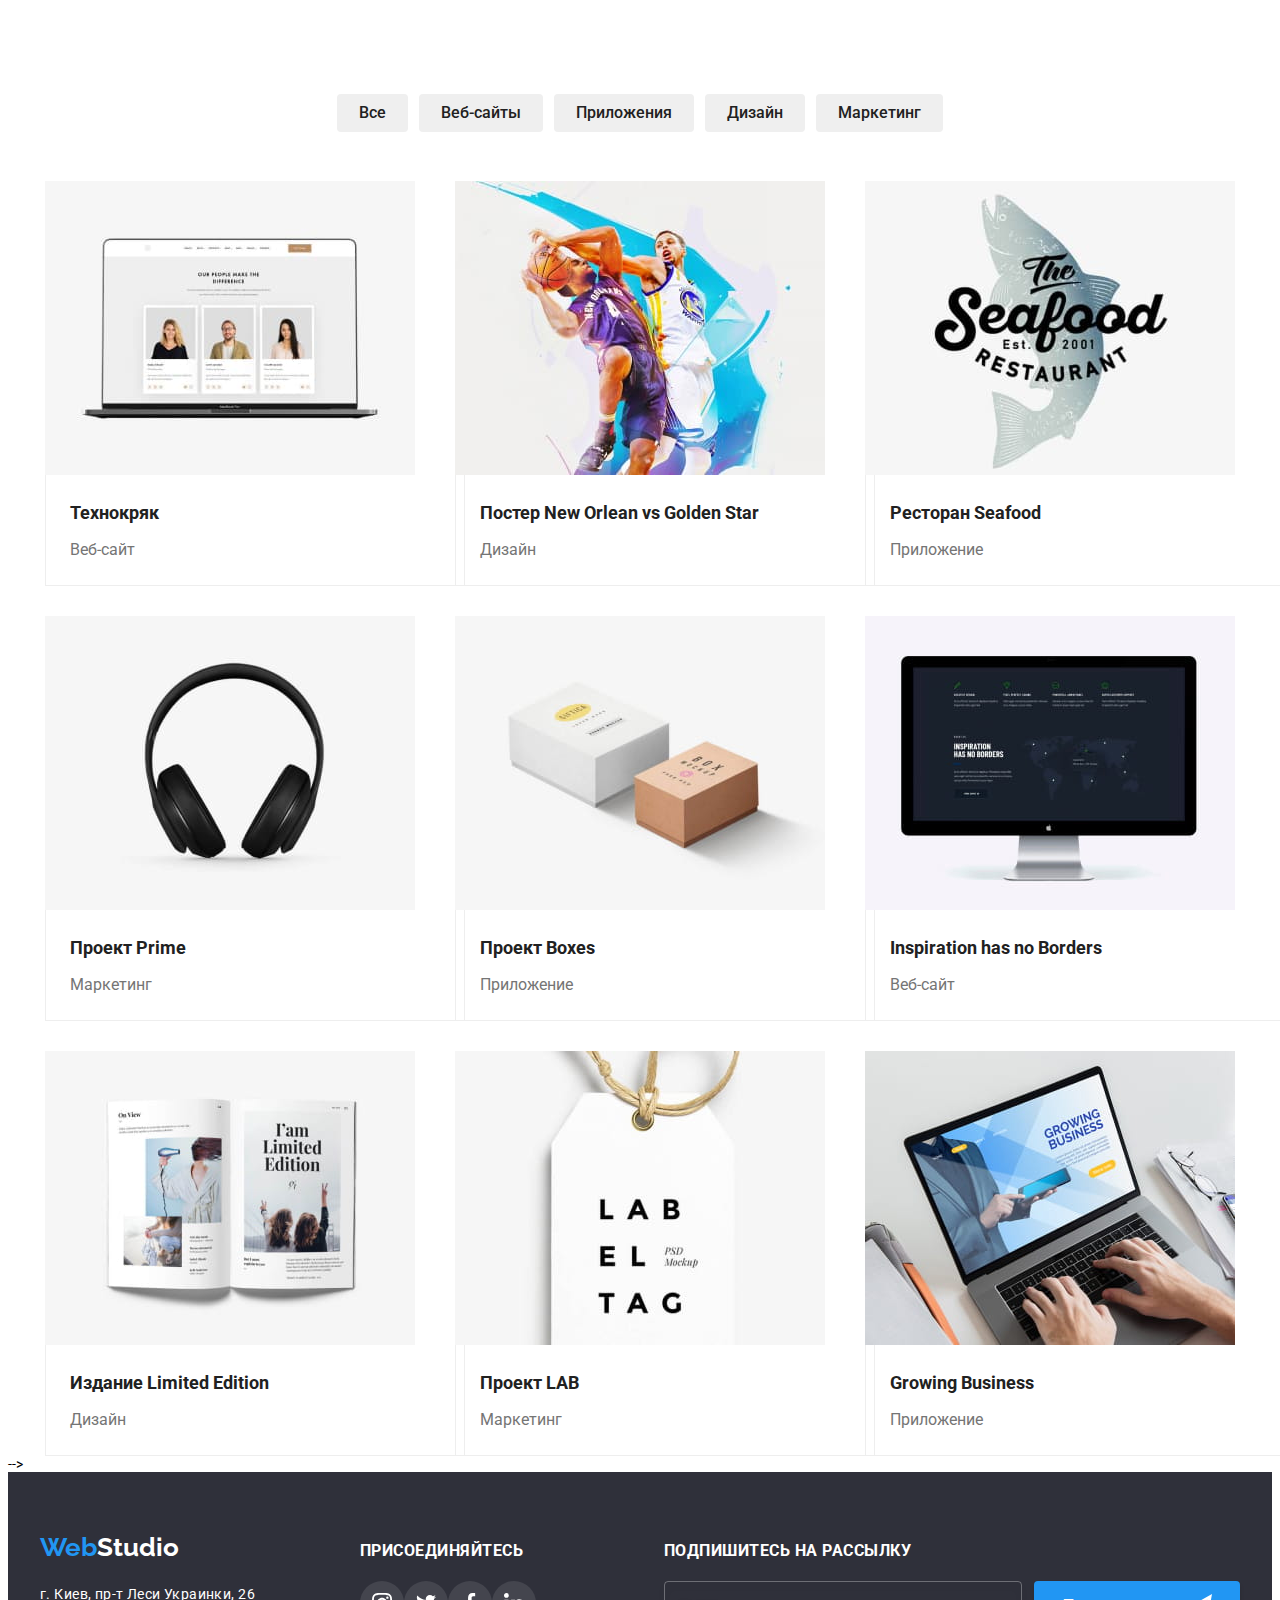
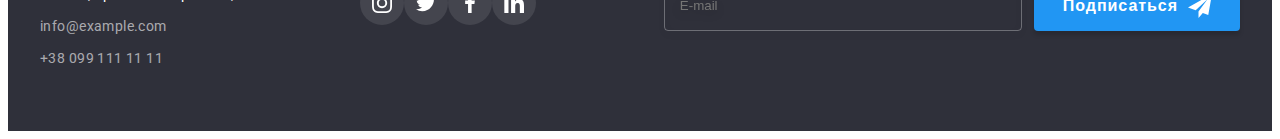
==== commit bf88fce1: "goit-markup-hw-08" ====
--- a/portfolio.html
+++ b/portfolio.html
@@ -377,7 +377,7 @@
         </section>
     </main> -->
 
-    <!-- <footer class="footer">
+    <footer class="footer">
         <div class="footer-information container">
     
             <div class="logo-second">
@@ -433,7 +433,7 @@
                         <h3 class="footer-right-title">Подпишитесь на рассылку</h3>
                         <div class="btn-input">
                             <input type="email" name="singup" id="singup" class="singup-footer-form" placeholder="E-mail" required>
-                            <button type="submit" class="button-form">Подписаться
+                            <button type="submit" class="button-form btn-form">Подписаться
                                 <svg class="svg-form-footer" width="24px" height="24px">
                                     <use href="./images/sprite.svg#icon-telegram"></use>
                                 </svg>
@@ -441,6 +441,6 @@
                         </div>
                     </form>
         </div>
-    </footer> -->
+    </footer>
 </body>
 </html>--- a/css/main.min.css
+++ b/css/main.min.css
@@ -1,2 +1,2 @@
-:root{--main-font: "Roboto", sans-serif;--secondary-font: "Raleway", sans-serif;--accent-color: #212121;--secondary-color: #2196f3;--third-color: #757575;--white-color: #ffffff}* *::before,*::after{box-sizing:border-box}body{font-family:var(--main-font);font-style:normal;font-weight:normal;font-size:14px}img{display:block;max-width:100%}.list{list-style:none}.link{text-decoration:none}h1,h2,h3,h4,h5,h6,p{margin-top:0;margin-bottom:0}ul,ol{margin-top:0;margin-bottom:0}.container{width:100%;padding-left:15px;padding-right:15px}@media screen and (min-width: 480px){.container{width:480px;margin:0 auto}}@media screen and (min-width: 768px){.container{width:768px;margin:0 auto}}@media screen and (min-width: 1200px){.container{width:1200px;margin:0 auto}}.visually-hidden{position:absolute;clip:rect(0 0 0 0);width:1px;height:1px;margin:-1px}.visually-hidden-checkbox{position:absolute !important;clip:rect(1px 1px 1px 1px);clip:rect(1px, 1px, 1px, 1px);padding:0 !important;border:0 !important;height:1px !important;width:1px !important;overflow:hidden}.is-hidden{opacity:0;visibility:hidden;pointer-events:none}.logo{padding-top:24px;padding-bottom:25px;margin-right:93px}.logo,.logo-footer,.logo-text{font-family:var(--secondary-font);font-weight:bold;font-size:26px;line-height:1.19;color:var(--accent-color)}.logo-text{color:var(--secondary-color)}.logo-footer{padding:auto}.logo-second{margin-right:75px}.logo-txt{color:var(--white-color)}.hero__title{font-family:var(--main-font);font-weight:900;font-size:44px;line-height:1.36;margin-bottom:30px;color:var(--white-color)}.hero{padding-top:200px;padding-bottom:200px;text-align:center;color:var(--white-color);background:#C4C4C4;background-image:linear-gradient(to right, rgba(47,48,58,0.4), rgba(47,48,58,0.4)),url(../images/bd.jpg);background-repeat:no-repeat;background-position:center;background-size:cover;max-width:1600px;margin:auto}.modal-btn{background-color:var(--secondary-color);box-shadow:0px 4px 4px rgba(0,0,0,0.15);font-weight:bold;font-size:16px;line-height:1.88;cursor:pointer;padding:12px 32px;border-radius:4px;color:var(--white-color);border:none;transition:background-color 250ms cubic-bezier(0.4, 0, 0.2, 1)}.modal-btn:hover,.modal-btn:focus{background-color:#188CE8}.skill{padding-top:60px;padding-bottom:60px}.skill__item:not(:last-child){margin-bottom:30px}.skill__roster{padding-left:0;margin-right:0}.icon-group{display:flex;align-items:center;justify-content:center;width:100%;height:120px;background:#f5f4fa;border-radius:4px;margin-bottom:30px}.skill__description{font-family:var(--main-font);font-size:14px;line-height:24px;letter-spacing:0.03em;color:var(--third-color)}.roster__title{font-weight:bold;line-height:1.15;text-align:center;letter-spacing:0.03em;color:var(--accent-color)}.roster_down{margin-bottom:10px}@media screen and (min-width: 768px){.skill__roster{display:flex;flex-wrap:wrap;margin-right:-30px;margin-bottom:-30px}.roster__title{text-align:left}.skill__item{width:354px;height:251px;margin-bottom:30px;margin-right:30px}}@media screen and (min-width: 768px) and (min-width: 1200px){.skill{padding-bottom:0}.skill__roster{display:flex;flex-wrap:nowrap}.skill__item{flex-basis:calc((100%-120) / 4);width:270px;height:251px}}.work{padding-top:94px;padding-bottom:94px}.work__roster{display:flex;padding-left:0;justify-content:space-between;margin-top:50px}.work__title{font-weight:bold;font-size:36px;line-height:1.17;text-align:center;margin-bottom:50px;color:var(--accent-color);margin:0px}.work__top{width:370px;position:relative}.work__list{font-family:var(--main-font);font-weight:bold;line-height:1.14;width:100%;height:70px;right:0;bottom:0;position:absolute;display:flex;justify-content:center;align-items:center;text-transform:uppercase;color:#FFFFFF;background:rgba(47,48,58,0.8)}@media screen and (max-width: 1199px){.work{display:none}}.team{background-color:#f5f4fa;padding-top:66px;padding-bottom:60px}.team__title{font-weight:bold;font-size:28px;line-height:1.17;text-align:center;margin-bottom:24px;color:var(--accent-color)}.team__roster{padding:0}.team__member{font-size:16px;line-height:0.84;font-weight:500;text-align:center;color:var(--accent-color)}.team__activity{font-size:16px;line-height:1.89;margin-top:10px;margin-bottom:16px;text-align:center;color:var(--third-color)}.team-describe{padding:30px;padding-left:32px;padding-right:32px;background-color:var(--white-color);width:100%}.social-list{padding:0;display:flex;justify-content:center}.social-list-icon{width:20px;height:20px}.social-list-link{display:flex;align-items:center;justify-content:center;width:44px;height:44px;border-radius:50%;fill:#afb1b8;background-color:#ffffff;transition:background-color 250ms cubic-bezier(0.4, 0, 0.2, 1),fill 250ms cubic-bezier(0.4, 0, 0.2, 1)}.social-list-link:hover,.social-list-link:focus{fill:#ffffff;background-color:#2196f3}.team__list{margin-bottom:30px}@media screen and (min-width: 768px){.team__roster{display:flex;flex-wrap:wrap;margin-left:-30px}.team__list{flex-basis:calc((100% - 60px) / 2);margin-left:30px;width:100%;height:536px}}@media screen and (min-width: 1200px){.team__title{font-size:36px;line-height:1.16}.team{padding-top:94px;padding-bottom:94px}.team__roster{display:flex;flex-wrap:wrap;margin-left:-30px}.team__list{flex-basis:calc((100% - 120px) / 4);margin-left:30px;width:100%;height:436px}.team__list{box-shadow:0px 1px 3px var(--third-color);border-radius:0px 0px 4px 4px;margin-bottom:0px}.team__member,.team__activity{background-color:#ffffff;border-radius:3px}.team__title{font-weight:bold;font-size:36px;line-height:1.17;text-align:center;margin-bottom:50px;color:var(--accent-color)}.team__member,.team__activity{background-color:#ffffff;border-radius:3px}}.clients{padding-top:88px;padding-bottom:88px}.icon-list{width:170px;height:92px;margin:0 auto;margin-top:30px}.clients-list{padding-left:0}.icon-list-link{display:flex;justify-content:center;align-items:center;border:1px solid #afb1b8;border-radius:4px;width:100%;height:100%;fill:#afb1b8;transition:fill 250ms cubic-bezier(0.4, 0, 0.2, 1),border 250ms cubic-bezier(0.4, 0, 0.2, 1)}.icon-list-link:hover,.icon-list-link:focus{fill:var(--secondary-color);border:1px solid var(--secondary-color);border-radius:4px}.clients-list-icon{display:flex;align-items:center;justify-content:center}@media screen and (min-width: 480px){.clients-list{display:flex;align-items:center;flex-wrap:wrap;margin-top:-30px;margin-left:-30px;padding:0}.icon-list{flex-basis:calc((100% - 60px) / 2);margin-top:30px;margin-left:30px}.icon-list{width:100%;height:92px}}@media screen and (min-width: 768px){.clients-list{display:flex;align-items:center;flex-wrap:wrap;margin-top:-30px;margin-left:-30px;padding:0}.icon-list{flex-basis:calc((100% - 90px) / 3);margin-top:30px;margin-left:30px}.icon-list{width:226px;height:92px}}@media screen and (min-width: 1200px){.clients-list{display:flex;align-items:center;flex-wrap:wrap;margin-top:-30px;margin-left:-30px}.icon-list{flex-basis:calc((100% - 30px) / 7);margin-top:30px;margin-left:30px}.icon-list{width:170px;height:92px}}.backdrop{position:fixed;top:0;left:0;width:100vw;height:100vh;background:rgba(0,0,0,0.2);transition:opacity 250ms cubic-bezier(0.4, 0, 0.2, 1),visibility 250ms cubic-bezier(0.4, 0, 0.2, 1)}.modal{position:absolute;top:50%;left:50%;width:528px;height:581px;background-color:#ffffff;transform:translate(-50%, -50%);padding:40px}.close-btn{position:absolute;top:8px;right:8px;width:30px;height:30px;border-radius:50%;border:1px solid rgba(0,0,0,0.1);background-color:transparent;cursor:pointer;padding:0}.modal-form{display:flex;flex-direction:column}.modal-form-head{font-family:var(--main-font);font-weight:bold;font-size:20px;line-height:1.15;text-align:center;margin-bottom:12px}.modal-form-field{font-family:var(--main-font);font-weight:normal;font-size:12px;line-height:1.16;color:#757575;margin-bottom:10px}.modal-form-input-wrapper{position:relative;margin-top:4px;display:block}.modal-form-icon{position:absolute;width:18px;height:18px;fill:#212121;top:50%;left:12px;transform:translateY(-50%);transition:fill 250ms cubic-bezier(0.4, 0, 0.2, 1)}.modal-form-message{width:100%;height:120px;margin-top:6px;padding:12px 18px;border:1px solid rgba(33,33,33,0.2);border-radius:4px;resize:none;transition:border-color 250ms cubic-bezier(0.4, 0, 0.2, 1)}.modal-form-message::placeholder{color:rgba(117,117,117,0.5)}.modal-form-message:focus{outline:none;border-color:var(--secondary-color)}.modal-form-checkbox-label{display:flex;align-items:center;margin-bottom:30px;font-weight:normal;font-size:14px;line-height:1.7;color:#757575;justify-content:center;letter-spacing:0.03em}.modal-form-checkbox-label::before{display:block;content:"";width:16px;height:16px;border:1px solid #212121;border-radius:3px;cursor:pointer;margin-right:7px;background-position:70% 60%;transition:border-color 250ms cubic-bezier(0.4, 0, 0.2, 1)}.modal-form-checkbox:checked+.modal-form-checkbox-label::before{background-image:url(../images/icon.check.svg);background-repeat:no-repeat;border:1px solid var(--secondary-color)}.modal-form-checkbox:focus+.modal-form-checkbox-label::before{border-color:var(--secondary-color)}.modal-form-label-link{text-decoration:underline;color:#2196f3}.button-form{background-color:var(--secondary-color);padding:10px 28px 10px 29px;box-shadow:0px 4px 4px rgba(0,0,0,0.15);border-radius:4px;border:none;font-weight:700;font-size:16px;line-height:1.87;letter-spacing:0.06em;color:var(--white-color);margin-left:12px;cursor:pointer;display:flex;align-items:center;transition:background-color 250ms cubic-bezier(0.4, 0, 0.2, 1)}.button-form:hover,.button-form:focus{background-color:#188ce8}.btn-input{display:flex}.input-form-field{width:100%;height:40px;border:1px solid rgba(33,33,33,0.2);border-radius:4px;padding-left:42px;transition:border-color 250ms cubic-bezier(0.4, 0, 0.2, 1)}.input-form-field:focus{outline:none;border-color:var(--secondary-color)}.input-form-field:focus+.modal-form-icon{fill:var(--secondary-color)}.form-modal-btn{margin:auto;width:200px;padding-top:10px;padding-bottom:10px;font-weight:700;font-size:16px;line-height:1.88;letter-spacing:0.06em;color:#ffffff;background-color:var(--secondary-color);border:none;box-shadow:0px 4px 4px rgba(0,0,0,0.15);border-radius:4px;transition:background-color 250ms cubic-bezier(0.4, 0, 0.2, 1);cursor:pointer}.form-modal-btn:hover,.form-modal-btn:focus{background-color:#188ce8}.svg-form-footer{margin-left:10px}.singup-footer-form{width:358px;height:50px;border:1px solid rgba(255,255,255,0.3);box-sizing:border-box;filter:drop-shadow(0px 4px 4px rgba(0,0,0,0.15));border-radius:4px;background-color:transparent;padding:15px;color:#ffffff}.singup-footer-form:focus{outline:none;border-color:var(--secondary-color)}.location{font-style:normal;line-height:1.71;letter-spacing:0.03em;color:var(--white-color)}.communication-mail{font-style:normal;line-height:1.71;letter-spacing:0.03em;color:rgba(255,255,255,0.6);transition:color 250ms cubic-bezier(0.4, 0, 0.2, 1)}.communication-mail:hover,.communication-mail:focus{color:var(--secondary-color)}.communication-tel{font-style:normal;line-height:1.71;letter-spacing:0.03em;color:rgba(255,255,255,0.6);transition:color 250ms cubic-bezier(0.4, 0, 0.2, 1)}.communication-tel:hover,.communication-tel:focus{color:var(--secondary-color)}.footer{background:#2f303a;padding-top:60px;padding-bottom:60px}.footer-address{margin-top:20px}.footer-mail{margin-top:8px}.footer-tel{margin-top:8px}.footer-right-title{font-weight:bold;line-height:1.14;letter-spacing:0.03em;text-transform:uppercase;margin-bottom:20px;color:var(--white-color)}.footer-information{display:flex;align-items:baseline}.footer-right-box{width:206px;margin-right:102px}.footer-list{display:flex;align-items:baseline;justify-content:space-between;padding:0}.footer-list-social{display:flex;align-items:center;justify-content:center;width:44px;height:44px;border-radius:50%;background-color:rgba(255,255,255,0.1);fill:#ffffff;transition:background-color 250ms cubic-bezier(0.4, 0, 0.2, 1)}.footer-list-social:hover,.footer-list-social:focus{background-color:var(--secondary-color)}.footer-list-icon{width:20px;height:20px}.communication{margin:0px;padding-left:0px}.card-title{font-family:var(--main-font);font-weight:bold;font-size:18px;line-height:2;color:var(--accent-color)}.card-text{font-family:var(--main-font);font-size:16px;line-height:1.88;margin-top:4px;color:var(--third-color)}.description{padding:20px 24px;border-left:1px solid #EEEEEE;border-right:1px solid #EEEEEE;border-bottom:1px solid #EEEEEE}.card-list{padding:0px}.portfolio-card{padding:0;display:flex;justify-content:center}.card-way{transition:box-shadow 250ms cubic-bezier(0.4, 0, 0.2, 1);display:block}.card-way:hover,.card-way:focus{display:block;box-shadow:0px 1px 1px rgba(0,0,0,0.12),0px 4px 4px rgba(0,0,0,0.06),1px 4px 6px rgba(0,0,0,0.16)}.card-way:hover:hover .overlay,.card-way:hover:focus .overlay,.card-way:focus:hover .overlay,.card-way:focus:focus .overlay{transform:translateY(0%)}.img-overlay{position:relative;overflow:hidden}.overlay{position:absolute;background:rgba(33,150,243,0.9);color:#FFFFFF;top:0;left:0;width:100%;height:105%;overflow:auto;padding:63px 24px;font-family:var(--main-font);font-size:18px;line-height:1.5;letter-spacing:0.03em;transform:translateY(100%);transition:transform 250ms cubic-bezier(0.4, 0, 0.2, 1)}@media screen and (min-width: 480px){.nav{text-align:left;padding:0px;margin-top:60px;margin-bottom:40px}.list-butt{margin-bottom:15px}.portfolio-card{width:450px}.description{width:100%}}@media screen and (max-width: 767px){.portfolio-card:not(:last-child){margin-bottom:30px}}@media screen and (min-width: 768px){.card-list{display:flex;flex-wrap:wrap;margin-left:-30px;margin-top:-30px}.portfolio-card{width:354px;flex-basis:calc((100% - 60px)/2);margin-left:30px;margin-top:30px}}@media screen and (min-width: 1200px){.card-list{display:flex;flex-wrap:wrap;margin-left:-30px;margin-top:-30px}.portfolio-card{flex-basis:calc((100% - 90px)/3);margin-left:30px;margin-top:30px}}.nav-button{font-family:var(--main-font);font-weight:500;font-style:normal;font-size:16px;line-height:1.62;cursor:pointer;border:none;border-radius:4px;padding:6px 22px;color:var(--accent-color);transition:background-color 250ms cubic-bezier(0.4, 0, 0.2, 1),color 250ms cubic-bezier(0.4, 0, 0.2, 1),box-shadow 250ms cubic-bezier(0.4, 0, 0.2, 1)}.nav-button:hover,.nav-button:focus{background-color:var(--secondary-color);color:var(--white-color);box-shadow:0px 3px 1px rgba(0,0,0,0.1),0px 1px 2px rgba(0,0,0,0.08),0px 2px 2px rgba(0,0,0,0.12);border-radius:4px}.nav{text-align:left;padding:0px;margin-bottom:30px;margin-top:30px}.list-butt{display:inline-block}.list-butt:not(:last-child){margin-right:8px;margin-bottom:15px}@media screen and (min-width: 480px){.nav{text-align:left;padding:0px;margin-top:60px;margin-bottom:40px}.list-butt{margin-bottom:15px}}@media screen and (min-width: 768px){.nav{text-align:center;padding:0px;margin-top:60px;margin-bottom:30px}}@media screen and (min-width: 1200px){.nav{margin-top:94px;margin-bottom:34px}}
+:root{--main-font: "Roboto", sans-serif;--secondary-font: "Raleway", sans-serif;--accent-color: #212121;--secondary-color: #2196f3;--third-color: #757575;--white-color: #ffffff}* *::before,*::after{box-sizing:border-box}body{font-family:var(--main-font);font-style:normal;font-weight:normal;font-size:14px}img{display:block;max-width:100%}.list{list-style:none}.link{text-decoration:none}h1,h2,h3,h4,h5,h6,p{margin-top:0;margin-bottom:0}ul,ol{margin-top:0;margin-bottom:0}.container{width:100%;padding-left:15px;padding-right:15px}@media screen and (min-width: 480px){.container{width:480px;margin:0 auto}}@media screen and (min-width: 768px){.container{width:768px;margin:0 auto}}@media screen and (min-width: 1200px){.container{width:1200px;margin:0 auto}}.visually-hidden{position:absolute;clip:rect(0 0 0 0);width:1px;height:1px;margin:-1px}.visually-hidden-checkbox{position:absolute !important;clip:rect(1px 1px 1px 1px);clip:rect(1px, 1px, 1px, 1px);padding:0 !important;border:0 !important;height:1px !important;width:1px !important;overflow:hidden}.is-hidden{opacity:0;visibility:hidden;pointer-events:none}.logo{padding-top:24px;padding-bottom:25px;margin-right:93px}.logo,.logo-footer,.logo-text{font-family:var(--secondary-font);font-weight:bold;font-size:26px;line-height:1.19;color:var(--accent-color)}.logo-text{color:var(--secondary-color)}.header-link{padding-top:32px;padding-bottom:32px}.bord{border-bottom:1px solid #ECECEC}.header-cont{display:flex;align-items:center}.navigation{display:flex;align-items:center}.auth-nav{display:flex;align-items:center;margin-left:auto;padding-left:0px}.menu{display:flex;align-items:center;padding-left:0px}.menu__item:not(:last-child){margin-right:40px}.mail-link{display:flex;align-items:center;text-decoration:none;font-weight:500;text-align:center;line-height:1.14;letter-spacing:0.02em;margin-left:auto;margin-right:50px;color:var(--third-color);transition:color 250ms cubic-bezier(0.4, 0, 0.2, 1)}.mail-link:hover,.mail-link:focus{color:var(--secondary-color);fill:var(--secondary-color)}.tel-link{display:flex;align-items:center;text-decoration:none;font-weight:500;text-align:center;line-height:1.14;letter-spacing:0.02em;color:var(--third-color);transition:color 250ms cubic-bezier(0.4, 0, 0.2, 1)}.tel-link:hover,.tel-link:focus{color:var(--secondary-color);fill:var(--secondary-color)}.icon-mail{width:16px;height:12px;margin-right:10px;fill:currentColor}.icon-mail:hover,.icon-mail:focus{fill:var(--secondary-color)}.icon-phon{width:10px;height:16px;margin-right:10px;fill:currentColor}.icon-phon:hover,.icon-phon:focus{fill:var(--secondary-color)}.menu__link{font-weight:500;line-height:1.14;letter-spacing:0.02em;color:var(--accent-color);transition:color 250ms cubic-bezier(0.4, 0, 0.2, 1)}.menu__link:hover,.menu__link:focus{color:var(--secondary-color)}.menu__link.current:after{content:"";width:100%;height:4px;position:absolute;background:#2196F3;border-radius:2px;display:block;bottom:-1px}.current{color:var(--secondary-color);position:relative}.hero__title{font-family:var(--main-font);font-weight:900;font-size:44px;line-height:1.36;margin-bottom:30px;color:var(--white-color)}.hero{padding-top:200px;padding-bottom:200px;text-align:center;color:var(--white-color);background:#C4C4C4;background-image:linear-gradient(to right, rgba(47,48,58,0.4), rgba(47,48,58,0.4)),url(../images/bd.jpg);background-repeat:no-repeat;background-position:center;background-size:cover;max-width:1600px;margin:auto}.modal-btn{background-color:var(--secondary-color);box-shadow:0px 4px 4px rgba(0,0,0,0.15);font-weight:bold;font-size:16px;line-height:1.88;cursor:pointer;padding:12px 32px;border-radius:4px;color:var(--white-color);border:none;transition:background-color 250ms cubic-bezier(0.4, 0, 0.2, 1)}.modal-btn:hover,.modal-btn:focus{background-color:#188CE8}.skill{padding-top:60px;padding-bottom:60px}.skill__item:not(:last-child){margin-bottom:30px}.skill__roster{padding-left:0;margin-right:0}.icon-group{display:flex;align-items:center;justify-content:center;width:100%;height:120px;background:#f5f4fa;border-radius:4px;margin-bottom:30px}.skill__description{font-family:var(--main-font);font-size:14px;line-height:24px;letter-spacing:0.03em;color:var(--third-color)}.roster__title{font-weight:bold;line-height:1.15;text-align:center;letter-spacing:0.03em;color:var(--accent-color)}.roster_down{margin-bottom:10px}@media screen and (min-width: 768px){.skill__roster{display:flex;flex-wrap:wrap;margin-right:-30px;margin-bottom:-30px}.roster__title{text-align:left}.skill__item{width:354px;height:251px;margin-bottom:30px;margin-right:30px}}@media screen and (min-width: 768px) and (min-width: 1200px){.skill{padding-bottom:0}.skill__roster{display:flex;flex-wrap:nowrap}.skill__item{flex-basis:calc((100%-120) / 4);width:270px;height:251px}}.work{padding-top:94px;padding-bottom:94px}.work__roster{display:flex;padding-left:0;justify-content:space-between;margin-top:50px}.work__title{font-weight:bold;font-size:36px;line-height:1.17;text-align:center;margin-bottom:50px;color:var(--accent-color);margin:0px}.work__top{width:370px;position:relative}.work__list{font-family:var(--main-font);font-weight:bold;line-height:1.14;width:100%;height:70px;right:0;bottom:0;position:absolute;display:flex;justify-content:center;align-items:center;text-transform:uppercase;color:#FFFFFF;background:rgba(47,48,58,0.8)}@media screen and (max-width: 1199px){.work{display:none}}.team{background-color:#f5f4fa;padding-top:66px;padding-bottom:60px}.team__title{font-weight:bold;font-size:28px;line-height:1.17;text-align:center;margin-bottom:24px;color:var(--accent-color)}.team__roster{padding:0}.team__member{font-size:16px;line-height:0.84;font-weight:500;text-align:center;color:var(--accent-color)}.team__activity{font-size:16px;line-height:1.89;margin-top:10px;margin-bottom:16px;text-align:center;color:var(--third-color)}.team-describe{padding:30px;padding-left:32px;padding-right:32px;background-color:var(--white-color);width:100%}.social-list{padding:0;display:flex;justify-content:center}.social-list-icon{width:20px;height:20px}.social-list-link{display:flex;align-items:center;justify-content:center;width:44px;height:44px;border-radius:50%;fill:#afb1b8;background-color:#ffffff;transition:background-color 250ms cubic-bezier(0.4, 0, 0.2, 1),fill 250ms cubic-bezier(0.4, 0, 0.2, 1)}.social-list-link:hover,.social-list-link:focus{fill:#ffffff;background-color:#2196f3}.team__list{margin-bottom:30px}@media screen and (min-width: 768px){.team__roster{display:flex;flex-wrap:wrap;margin-left:-30px}.team__list{flex-basis:calc((100% - 60px) / 2);margin-left:30px;width:100%;height:536px}}@media screen and (min-width: 1200px){.team__title{font-size:36px;line-height:1.16}.team{padding-top:94px;padding-bottom:94px}.team__roster{display:flex;flex-wrap:wrap;margin-left:-30px}.team__list{flex-basis:calc((100% - 120px) / 4);margin-left:30px;width:100%;height:436px}.team__list{box-shadow:0px 1px 3px var(--third-color);border-radius:0px 0px 4px 4px;margin-bottom:0px}.team__member,.team__activity{background-color:#ffffff;border-radius:3px}.team__title{font-weight:bold;font-size:36px;line-height:1.17;text-align:center;margin-bottom:50px;color:var(--accent-color)}.team__member,.team__activity{background-color:#ffffff;border-radius:3px}}.clients{padding-top:88px;padding-bottom:88px}.icon-list{width:170px;height:92px;margin:0 auto;margin-top:30px}.clients-list{padding-left:0}.icon-list-link{display:flex;justify-content:center;align-items:center;border:1px solid #afb1b8;border-radius:4px;width:100%;height:100%;fill:#afb1b8;transition:fill 250ms cubic-bezier(0.4, 0, 0.2, 1),border 250ms cubic-bezier(0.4, 0, 0.2, 1)}.icon-list-link:hover,.icon-list-link:focus{fill:var(--secondary-color);border:1px solid var(--secondary-color);border-radius:4px}.clients-list-icon{display:flex;align-items:center;justify-content:center}@media screen and (min-width: 480px){.clients-list{display:flex;align-items:center;flex-wrap:wrap;margin-top:-30px;margin-left:-30px;padding:0}.icon-list{flex-basis:calc((100% - 60px) / 2);margin-top:30px;margin-left:30px}.icon-list{width:100%;height:92px}}@media screen and (min-width: 768px){.clients-list{display:flex;align-items:center;flex-wrap:wrap;margin-top:-30px;margin-left:-30px;padding:0}.icon-list{flex-basis:calc((100% - 90px) / 3);margin-top:30px;margin-left:30px}.icon-list{width:226px;height:92px}}@media screen and (min-width: 1200px){.clients-list{display:flex;align-items:center;flex-wrap:wrap;margin-top:-30px;margin-left:-30px}.icon-list{flex-basis:calc((100% - 30px) / 7);margin-top:30px;margin-left:30px}.icon-list{width:170px;height:92px}}.backdrop{position:fixed;top:0;left:0;width:100vw;height:100vh;background:rgba(0,0,0,0.2);transition:opacity 250ms cubic-bezier(0.4, 0, 0.2, 1),visibility 250ms cubic-bezier(0.4, 0, 0.2, 1)}.modal{position:absolute;top:50%;left:50%;width:528px;height:581px;background-color:#ffffff;transform:translate(-50%, -50%);padding:40px}.close-btn{position:absolute;top:8px;right:8px;width:30px;height:30px;border-radius:50%;border:1px solid rgba(0,0,0,0.1);background-color:transparent;cursor:pointer;padding:0}.modal-form{display:flex;flex-direction:column}.modal-form-head{font-family:var(--main-font);font-weight:bold;font-size:20px;line-height:1.15;text-align:center;margin-bottom:12px}.modal-form-field{font-family:var(--main-font);font-weight:normal;font-size:12px;line-height:1.16;color:#757575;margin-bottom:10px}.modal-form-input-wrapper{position:relative;margin-top:4px;display:block}.modal-form-icon{position:absolute;width:18px;height:18px;fill:#212121;top:50%;left:12px;transform:translateY(-50%);transition:fill 250ms cubic-bezier(0.4, 0, 0.2, 1)}.modal-form-message{width:100%;height:120px;margin-top:6px;padding:12px 18px;border:1px solid rgba(33,33,33,0.2);border-radius:4px;resize:none;transition:border-color 250ms cubic-bezier(0.4, 0, 0.2, 1)}.modal-form-message::placeholder{color:rgba(117,117,117,0.5)}.modal-form-message:focus{outline:none;border-color:var(--secondary-color)}.modal-form-checkbox-label{display:flex;align-items:center;margin-bottom:30px;font-weight:normal;font-size:14px;line-height:1.7;color:#757575;justify-content:center;letter-spacing:0.03em}.modal-form-checkbox-label::before{display:block;content:"";width:16px;height:16px;border:1px solid #212121;border-radius:3px;cursor:pointer;margin-right:7px;background-position:70% 60%;transition:border-color 250ms cubic-bezier(0.4, 0, 0.2, 1)}.modal-form-checkbox:checked+.modal-form-checkbox-label::before{background-image:url(../images/icon.check.svg);background-repeat:no-repeat;border:1px solid var(--secondary-color)}.modal-form-checkbox:focus+.modal-form-checkbox-label::before{border-color:var(--secondary-color)}.modal-form-label-link{text-decoration:underline;color:#2196f3}.button-form{background-color:var(--secondary-color);padding:10px 28px 10px 29px;box-shadow:0px 4px 4px rgba(0,0,0,0.15);border-radius:4px;border:none;font-weight:700;font-size:16px;line-height:1.87;letter-spacing:0.06em;color:var(--white-color);margin-left:12px;cursor:pointer;display:flex;align-items:center;transition:background-color 250ms cubic-bezier(0.4, 0, 0.2, 1)}.button-form:hover,.button-form:focus{background-color:#188ce8}.input-form-field{width:100%;height:40px;border:1px solid rgba(33,33,33,0.2);border-radius:4px;padding-left:42px;transition:border-color 250ms cubic-bezier(0.4, 0, 0.2, 1)}.input-form-field:focus{outline:none;border-color:var(--secondary-color)}.input-form-field:focus+.modal-form-icon{fill:var(--secondary-color)}.form-modal-btn{margin:auto;width:200px;padding-top:10px;padding-bottom:10px;font-weight:700;font-size:16px;line-height:1.88;letter-spacing:0.06em;color:#ffffff;background-color:var(--secondary-color);border:none;box-shadow:0px 4px 4px rgba(0,0,0,0.15);border-radius:4px;transition:background-color 250ms cubic-bezier(0.4, 0, 0.2, 1);cursor:pointer}.form-modal-btn:hover,.form-modal-btn:focus{background-color:#188ce8}.svg-form-footer{margin-left:10px}.singup-footer-form{width:358px;height:50px;border:1px solid rgba(255,255,255,0.3);box-sizing:border-box;filter:drop-shadow(0px 4px 4px rgba(0,0,0,0.15));border-radius:4px;background-color:transparent;padding:15px;color:#ffffff}.singup-footer-form:focus{outline:none;border-color:var(--secondary-color)}.location{font-style:normal;line-height:1.71;letter-spacing:0.03em;color:var(--white-color)}.footer{background:#2f303a;padding-top:60px;padding-bottom:60px}.communication-mail{font-style:normal;line-height:1.71;letter-spacing:0.03em;color:rgba(255,255,255,0.6);transition:color 250ms cubic-bezier(0.4, 0, 0.2, 1)}.communication-mail:hover,.communication-mail:focus{color:var(--secondary-color)}.logo-footer{padding:auto}.logo-txt{color:var(--white-color)}.communication-tel{font-style:normal;line-height:1.71;letter-spacing:0.03em;color:rgba(255,255,255,0.6);transition:color 250ms cubic-bezier(0.4, 0, 0.2, 1)}.communication-tel:hover,.communication-tel:focus{color:var(--secondary-color)}.footer-address{margin-top:20px}.footer-mail{margin-top:8px}.footer-tel{margin-top:8px}.footer-right-title{font-weight:bold;line-height:1.14;letter-spacing:0.03em;text-transform:uppercase;margin-bottom:20px;color:var(--white-color)}.footer-list{display:flex;justify-content:center;padding:0}.foter-icon:not(:last-child){margin-right:10px}.footer-list-social{display:flex;align-items:center;justify-content:center;width:44px;height:44px;border-radius:50%;background-color:rgba(255,255,255,0.1);fill:#ffffff;transition:background-color 250ms cubic-bezier(0.4, 0, 0.2, 1)}.footer-list-social:hover,.footer-list-social:focus{background-color:var(--secondary-color)}.footer-list-icon{width:20px;height:20px}.communication{margin:0px;padding-left:0px}@media screen and (max-width: 479px), (min-width: 480px){.logo-second{text-align:center;padding:0}.logo-text{font-size:26px;line-height:1.19}.form-footer{text-align:center;padding:0px;margin-top:60px}.singup-footer-form{margin-bottom:20px;width:100%}.btn-form{margin:0 auto}.footer-right-box{text-align:center;padding:0;margin-top:60px}}@media screen and (min-width: 768px){.footer-information{display:flex;flex-direction:row;flex-wrap:wrap;justify-content:space-around;align-items:baseline}}@media screen and (min-width: 1200px){.footer{background:#2f303a;padding-top:60px;padding-bottom:60px}.btn-input{display:flex}.form-footer{text-align:left;padding:0;margin:0}.logo-second{text-align:left;padding:0;margin-right:70px}.footer-right-box{text-align:left;padding:0;margin-top:0px;margin-right:93px}.singup-footer-form{margin:0;width:358px}.button-form{margin-left:12px}.footer-information{justify-content:space-between}}.card-title{font-family:var(--main-font);font-weight:bold;font-size:18px;line-height:2;color:var(--accent-color)}.card-text{font-family:var(--main-font);font-size:16px;line-height:1.88;margin-top:4px;color:var(--third-color)}.description{padding:20px 24px;border-left:1px solid #EEEEEE;border-right:1px solid #EEEEEE;border-bottom:1px solid #EEEEEE}.card-list{padding:0px}.portfolio-card{padding:0;display:flex;justify-content:center}.card-way{transition:box-shadow 250ms cubic-bezier(0.4, 0, 0.2, 1);display:block}.card-way:hover,.card-way:focus{display:block;box-shadow:0px 1px 1px rgba(0,0,0,0.12),0px 4px 4px rgba(0,0,0,0.06),1px 4px 6px rgba(0,0,0,0.16)}.card-way:hover:hover .overlay,.card-way:hover:focus .overlay,.card-way:focus:hover .overlay,.card-way:focus:focus .overlay{transform:translateY(0%)}.img-overlay{position:relative;overflow:hidden}.overlay{position:absolute;background:rgba(33,150,243,0.9);color:#FFFFFF;top:0;left:0;width:100%;height:105%;overflow:auto;padding:63px 24px;font-family:var(--main-font);font-size:18px;line-height:1.5;letter-spacing:0.03em;transform:translateY(100%);transition:transform 250ms cubic-bezier(0.4, 0, 0.2, 1)}@media screen and (min-width: 480px){.nav{text-align:left;padding:0px;margin-top:60px;margin-bottom:40px}.list-butt{margin-bottom:15px}.portfolio-card{width:450px}.description{width:100%}}@media screen and (max-width: 767px){.portfolio-card:not(:last-child){margin-bottom:30px}}@media screen and (min-width: 768px){.card-list{display:flex;flex-wrap:wrap;margin-left:-30px;margin-top:-30px}.portfolio-card{width:354px;flex-basis:calc((100% - 60px)/2);margin-left:30px;margin-top:30px}}@media screen and (min-width: 1200px){.card-list{display:flex;flex-wrap:wrap;margin-left:-30px;margin-top:-30px}.portfolio-card{flex-basis:calc((100% - 90px)/3);margin-left:30px;margin-top:30px}}.nav-button{font-family:var(--main-font);font-weight:500;font-style:normal;font-size:16px;line-height:1.62;cursor:pointer;border:none;border-radius:4px;padding:6px 22px;color:var(--accent-color);transition:background-color 250ms cubic-bezier(0.4, 0, 0.2, 1),color 250ms cubic-bezier(0.4, 0, 0.2, 1),box-shadow 250ms cubic-bezier(0.4, 0, 0.2, 1)}.nav-button:hover,.nav-button:focus{background-color:var(--secondary-color);color:var(--white-color);box-shadow:0px 3px 1px rgba(0,0,0,0.1),0px 1px 2px rgba(0,0,0,0.08),0px 2px 2px rgba(0,0,0,0.12);border-radius:4px}.nav{text-align:left;padding:0px;margin-bottom:30px;margin-top:30px}.list-butt{display:inline-block}.list-butt:not(:last-child){margin-right:8px;margin-bottom:15px}@media screen and (min-width: 480px){.nav{text-align:left;padding:0px;margin-top:60px;margin-bottom:40px}.list-butt{margin-bottom:15px}}@media screen and (min-width: 768px){.nav{text-align:center;padding:0px;margin-top:60px;margin-bottom:14px}}@media screen and (min-width: 1200px){.nav{margin-top:94px;margin-bottom:34px}}
 /*# sourceMappingURL=main.min.css.map */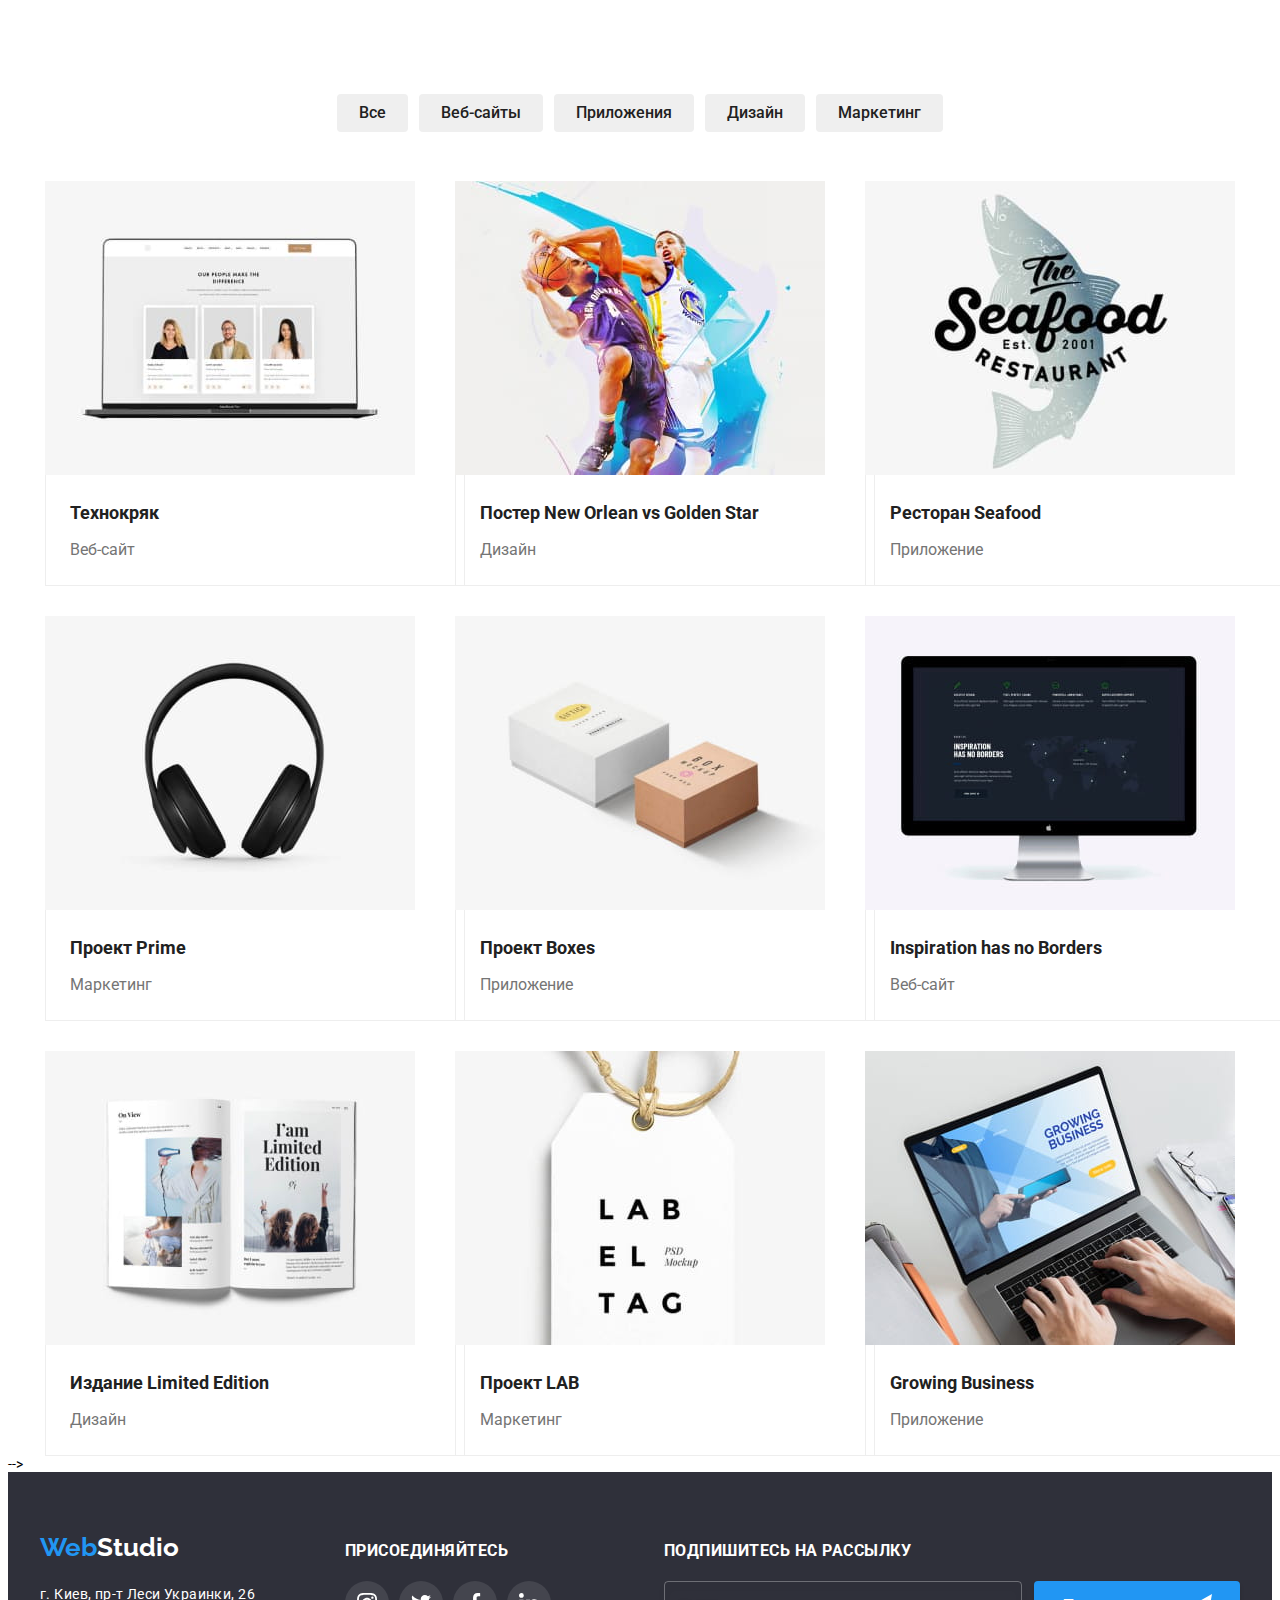
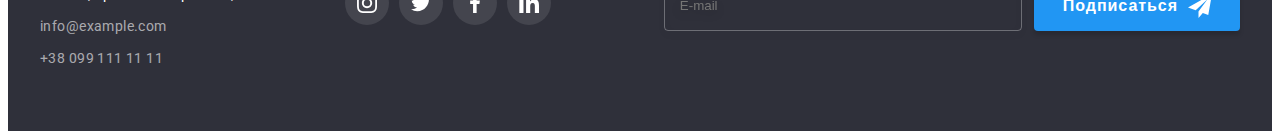
==== commit b334ff4b: "goit-markup-hw-08" ====
--- a/portfolio.html
+++ b/portfolio.html
@@ -399,28 +399,28 @@
             <div class="footer-right-box">
                 <h3 class="footer-right-title">присоединяйтесь</h3>
                 <ul class="footer-list list">
-                    <li>
+                    <li class="foter-icon">
                         <a href="" class="footer-list-social">
                             <svg class="footer-list-icon">
                                 <use href="./images/sprite.svg#icon-instagram"></use>
                             </svg>
                         </a>
                     </li>
-                    <li>
+                    <li class="foter-icon">
                         <a href="" class="footer-list-social">
                             <svg class="footer-list-icon">
                                 <use href="./images/sprite.svg#icon-twitter"></use>
                             </svg>
                         </a>
                     </li>
-                    <li>
+                    <li class="foter-icon">
                         <a href="" class="footer-list-social">
                             <svg class="footer-list-icon">
                                 <use href="./images/sprite.svg#icon-facebook"></use>
                             </svg>
                         </a>
                     </li>
-                    <li>
+                    <li class="foter-icon">
                         <a href="" class="footer-list-social">
                             <svg class="footer-list-icon">
                                 <use href="./images/sprite.svg#icon-linkedin"></use>
--- a/css/main.min.css
+++ b/css/main.min.css
@@ -1,2 +1,2 @@
-:root{--main-font: "Roboto", sans-serif;--secondary-font: "Raleway", sans-serif;--accent-color: #212121;--secondary-color: #2196f3;--third-color: #757575;--white-color: #ffffff}* *::before,*::after{box-sizing:border-box}body{font-family:var(--main-font);font-style:normal;font-weight:normal;font-size:14px}img{display:block;max-width:100%}.list{list-style:none}.link{text-decoration:none}h1,h2,h3,h4,h5,h6,p{margin-top:0;margin-bottom:0}ul,ol{margin-top:0;margin-bottom:0}.container{width:100%;padding-left:15px;padding-right:15px}@media screen and (min-width: 480px){.container{width:480px;margin:0 auto}}@media screen and (min-width: 768px){.container{width:768px;margin:0 auto}}@media screen and (min-width: 1200px){.container{width:1200px;margin:0 auto}}.visually-hidden{position:absolute;clip:rect(0 0 0 0);width:1px;height:1px;margin:-1px}.visually-hidden-checkbox{position:absolute !important;clip:rect(1px 1px 1px 1px);clip:rect(1px, 1px, 1px, 1px);padding:0 !important;border:0 !important;height:1px !important;width:1px !important;overflow:hidden}.is-hidden{opacity:0;visibility:hidden;pointer-events:none}.logo{padding-top:24px;padding-bottom:25px;margin-right:93px}.logo,.logo-footer,.logo-text{font-family:var(--secondary-font);font-weight:bold;font-size:26px;line-height:1.19;color:var(--accent-color)}.logo-text{color:var(--secondary-color)}.header-link{padding-top:32px;padding-bottom:32px}.bord{border-bottom:1px solid #ECECEC}.header-cont{display:flex;align-items:center}.navigation{display:flex;align-items:center}.auth-nav{display:flex;align-items:center;margin-left:auto;padding-left:0px}.menu{display:flex;align-items:center;padding-left:0px}.menu__item:not(:last-child){margin-right:40px}.mail-link{display:flex;align-items:center;text-decoration:none;font-weight:500;text-align:center;line-height:1.14;letter-spacing:0.02em;margin-left:auto;margin-right:50px;color:var(--third-color);transition:color 250ms cubic-bezier(0.4, 0, 0.2, 1)}.mail-link:hover,.mail-link:focus{color:var(--secondary-color);fill:var(--secondary-color)}.tel-link{display:flex;align-items:center;text-decoration:none;font-weight:500;text-align:center;line-height:1.14;letter-spacing:0.02em;color:var(--third-color);transition:color 250ms cubic-bezier(0.4, 0, 0.2, 1)}.tel-link:hover,.tel-link:focus{color:var(--secondary-color);fill:var(--secondary-color)}.icon-mail{width:16px;height:12px;margin-right:10px;fill:currentColor}.icon-mail:hover,.icon-mail:focus{fill:var(--secondary-color)}.icon-phon{width:10px;height:16px;margin-right:10px;fill:currentColor}.icon-phon:hover,.icon-phon:focus{fill:var(--secondary-color)}.menu__link{font-weight:500;line-height:1.14;letter-spacing:0.02em;color:var(--accent-color);transition:color 250ms cubic-bezier(0.4, 0, 0.2, 1)}.menu__link:hover,.menu__link:focus{color:var(--secondary-color)}.menu__link.current:after{content:"";width:100%;height:4px;position:absolute;background:#2196F3;border-radius:2px;display:block;bottom:-1px}.current{color:var(--secondary-color);position:relative}.hero__title{font-family:var(--main-font);font-weight:900;font-size:44px;line-height:1.36;margin-bottom:30px;color:var(--white-color)}.hero{padding-top:200px;padding-bottom:200px;text-align:center;color:var(--white-color);background:#C4C4C4;background-image:linear-gradient(to right, rgba(47,48,58,0.4), rgba(47,48,58,0.4)),url(../images/bd.jpg);background-repeat:no-repeat;background-position:center;background-size:cover;max-width:1600px;margin:auto}.modal-btn{background-color:var(--secondary-color);box-shadow:0px 4px 4px rgba(0,0,0,0.15);font-weight:bold;font-size:16px;line-height:1.88;cursor:pointer;padding:12px 32px;border-radius:4px;color:var(--white-color);border:none;transition:background-color 250ms cubic-bezier(0.4, 0, 0.2, 1)}.modal-btn:hover,.modal-btn:focus{background-color:#188CE8}.skill{padding-top:60px;padding-bottom:60px}.skill__item:not(:last-child){margin-bottom:30px}.skill__roster{padding-left:0;margin-right:0}.icon-group{display:flex;align-items:center;justify-content:center;width:100%;height:120px;background:#f5f4fa;border-radius:4px;margin-bottom:30px}.skill__description{font-family:var(--main-font);font-size:14px;line-height:24px;letter-spacing:0.03em;color:var(--third-color)}.roster__title{font-weight:bold;line-height:1.15;text-align:center;letter-spacing:0.03em;color:var(--accent-color)}.roster_down{margin-bottom:10px}@media screen and (min-width: 768px){.skill__roster{display:flex;flex-wrap:wrap;margin-right:-30px;margin-bottom:-30px}.roster__title{text-align:left}.skill__item{width:354px;height:251px;margin-bottom:30px;margin-right:30px}}@media screen and (min-width: 768px) and (min-width: 1200px){.skill{padding-bottom:0}.skill__roster{display:flex;flex-wrap:nowrap}.skill__item{flex-basis:calc((100%-120) / 4);width:270px;height:251px}}.work{padding-top:94px;padding-bottom:94px}.work__roster{display:flex;padding-left:0;justify-content:space-between;margin-top:50px}.work__title{font-weight:bold;font-size:36px;line-height:1.17;text-align:center;margin-bottom:50px;color:var(--accent-color);margin:0px}.work__top{width:370px;position:relative}.work__list{font-family:var(--main-font);font-weight:bold;line-height:1.14;width:100%;height:70px;right:0;bottom:0;position:absolute;display:flex;justify-content:center;align-items:center;text-transform:uppercase;color:#FFFFFF;background:rgba(47,48,58,0.8)}@media screen and (max-width: 1199px){.work{display:none}}.team{background-color:#f5f4fa;padding-top:66px;padding-bottom:60px}.team__title{font-weight:bold;font-size:28px;line-height:1.17;text-align:center;margin-bottom:24px;color:var(--accent-color)}.team__roster{padding:0}.team__member{font-size:16px;line-height:0.84;font-weight:500;text-align:center;color:var(--accent-color)}.team__activity{font-size:16px;line-height:1.89;margin-top:10px;margin-bottom:16px;text-align:center;color:var(--third-color)}.team-describe{padding:30px;padding-left:32px;padding-right:32px;background-color:var(--white-color);width:100%}.social-list{padding:0;display:flex;justify-content:center}.social-list-icon{width:20px;height:20px}.social-list-link{display:flex;align-items:center;justify-content:center;width:44px;height:44px;border-radius:50%;fill:#afb1b8;background-color:#ffffff;transition:background-color 250ms cubic-bezier(0.4, 0, 0.2, 1),fill 250ms cubic-bezier(0.4, 0, 0.2, 1)}.social-list-link:hover,.social-list-link:focus{fill:#ffffff;background-color:#2196f3}.team__list{margin-bottom:30px}@media screen and (min-width: 768px){.team__roster{display:flex;flex-wrap:wrap;margin-left:-30px}.team__list{flex-basis:calc((100% - 60px) / 2);margin-left:30px;width:100%;height:536px}}@media screen and (min-width: 1200px){.team__title{font-size:36px;line-height:1.16}.team{padding-top:94px;padding-bottom:94px}.team__roster{display:flex;flex-wrap:wrap;margin-left:-30px}.team__list{flex-basis:calc((100% - 120px) / 4);margin-left:30px;width:100%;height:436px}.team__list{box-shadow:0px 1px 3px var(--third-color);border-radius:0px 0px 4px 4px;margin-bottom:0px}.team__member,.team__activity{background-color:#ffffff;border-radius:3px}.team__title{font-weight:bold;font-size:36px;line-height:1.17;text-align:center;margin-bottom:50px;color:var(--accent-color)}.team__member,.team__activity{background-color:#ffffff;border-radius:3px}}.clients{padding-top:88px;padding-bottom:88px}.icon-list{width:170px;height:92px;margin:0 auto;margin-top:30px}.clients-list{padding-left:0}.icon-list-link{display:flex;justify-content:center;align-items:center;border:1px solid #afb1b8;border-radius:4px;width:100%;height:100%;fill:#afb1b8;transition:fill 250ms cubic-bezier(0.4, 0, 0.2, 1),border 250ms cubic-bezier(0.4, 0, 0.2, 1)}.icon-list-link:hover,.icon-list-link:focus{fill:var(--secondary-color);border:1px solid var(--secondary-color);border-radius:4px}.clients-list-icon{display:flex;align-items:center;justify-content:center}@media screen and (min-width: 480px){.clients-list{display:flex;align-items:center;flex-wrap:wrap;margin-top:-30px;margin-left:-30px;padding:0}.icon-list{flex-basis:calc((100% - 60px) / 2);margin-top:30px;margin-left:30px}.icon-list{width:100%;height:92px}}@media screen and (min-width: 768px){.clients-list{display:flex;align-items:center;flex-wrap:wrap;margin-top:-30px;margin-left:-30px;padding:0}.icon-list{flex-basis:calc((100% - 90px) / 3);margin-top:30px;margin-left:30px}.icon-list{width:226px;height:92px}}@media screen and (min-width: 1200px){.clients-list{display:flex;align-items:center;flex-wrap:wrap;margin-top:-30px;margin-left:-30px}.icon-list{flex-basis:calc((100% - 30px) / 7);margin-top:30px;margin-left:30px}.icon-list{width:170px;height:92px}}.backdrop{position:fixed;top:0;left:0;width:100vw;height:100vh;background:rgba(0,0,0,0.2);transition:opacity 250ms cubic-bezier(0.4, 0, 0.2, 1),visibility 250ms cubic-bezier(0.4, 0, 0.2, 1)}.modal{position:absolute;top:50%;left:50%;width:528px;height:581px;background-color:#ffffff;transform:translate(-50%, -50%);padding:40px}.close-btn{position:absolute;top:8px;right:8px;width:30px;height:30px;border-radius:50%;border:1px solid rgba(0,0,0,0.1);background-color:transparent;cursor:pointer;padding:0}.modal-form{display:flex;flex-direction:column}.modal-form-head{font-family:var(--main-font);font-weight:bold;font-size:20px;line-height:1.15;text-align:center;margin-bottom:12px}.modal-form-field{font-family:var(--main-font);font-weight:normal;font-size:12px;line-height:1.16;color:#757575;margin-bottom:10px}.modal-form-input-wrapper{position:relative;margin-top:4px;display:block}.modal-form-icon{position:absolute;width:18px;height:18px;fill:#212121;top:50%;left:12px;transform:translateY(-50%);transition:fill 250ms cubic-bezier(0.4, 0, 0.2, 1)}.modal-form-message{width:100%;height:120px;margin-top:6px;padding:12px 18px;border:1px solid rgba(33,33,33,0.2);border-radius:4px;resize:none;transition:border-color 250ms cubic-bezier(0.4, 0, 0.2, 1)}.modal-form-message::placeholder{color:rgba(117,117,117,0.5)}.modal-form-message:focus{outline:none;border-color:var(--secondary-color)}.modal-form-checkbox-label{display:flex;align-items:center;margin-bottom:30px;font-weight:normal;font-size:14px;line-height:1.7;color:#757575;justify-content:center;letter-spacing:0.03em}.modal-form-checkbox-label::before{display:block;content:"";width:16px;height:16px;border:1px solid #212121;border-radius:3px;cursor:pointer;margin-right:7px;background-position:70% 60%;transition:border-color 250ms cubic-bezier(0.4, 0, 0.2, 1)}.modal-form-checkbox:checked+.modal-form-checkbox-label::before{background-image:url(../images/icon.check.svg);background-repeat:no-repeat;border:1px solid var(--secondary-color)}.modal-form-checkbox:focus+.modal-form-checkbox-label::before{border-color:var(--secondary-color)}.modal-form-label-link{text-decoration:underline;color:#2196f3}.button-form{background-color:var(--secondary-color);padding:10px 28px 10px 29px;box-shadow:0px 4px 4px rgba(0,0,0,0.15);border-radius:4px;border:none;font-weight:700;font-size:16px;line-height:1.87;letter-spacing:0.06em;color:var(--white-color);margin-left:12px;cursor:pointer;display:flex;align-items:center;transition:background-color 250ms cubic-bezier(0.4, 0, 0.2, 1)}.button-form:hover,.button-form:focus{background-color:#188ce8}.input-form-field{width:100%;height:40px;border:1px solid rgba(33,33,33,0.2);border-radius:4px;padding-left:42px;transition:border-color 250ms cubic-bezier(0.4, 0, 0.2, 1)}.input-form-field:focus{outline:none;border-color:var(--secondary-color)}.input-form-field:focus+.modal-form-icon{fill:var(--secondary-color)}.form-modal-btn{margin:auto;width:200px;padding-top:10px;padding-bottom:10px;font-weight:700;font-size:16px;line-height:1.88;letter-spacing:0.06em;color:#ffffff;background-color:var(--secondary-color);border:none;box-shadow:0px 4px 4px rgba(0,0,0,0.15);border-radius:4px;transition:background-color 250ms cubic-bezier(0.4, 0, 0.2, 1);cursor:pointer}.form-modal-btn:hover,.form-modal-btn:focus{background-color:#188ce8}.svg-form-footer{margin-left:10px}.singup-footer-form{width:358px;height:50px;border:1px solid rgba(255,255,255,0.3);box-sizing:border-box;filter:drop-shadow(0px 4px 4px rgba(0,0,0,0.15));border-radius:4px;background-color:transparent;padding:15px;color:#ffffff}.singup-footer-form:focus{outline:none;border-color:var(--secondary-color)}.location{font-style:normal;line-height:1.71;letter-spacing:0.03em;color:var(--white-color)}.footer{background:#2f303a;padding-top:60px;padding-bottom:60px}.communication-mail{font-style:normal;line-height:1.71;letter-spacing:0.03em;color:rgba(255,255,255,0.6);transition:color 250ms cubic-bezier(0.4, 0, 0.2, 1)}.communication-mail:hover,.communication-mail:focus{color:var(--secondary-color)}.logo-footer{padding:auto}.logo-txt{color:var(--white-color)}.communication-tel{font-style:normal;line-height:1.71;letter-spacing:0.03em;color:rgba(255,255,255,0.6);transition:color 250ms cubic-bezier(0.4, 0, 0.2, 1)}.communication-tel:hover,.communication-tel:focus{color:var(--secondary-color)}.footer-address{margin-top:20px}.footer-mail{margin-top:8px}.footer-tel{margin-top:8px}.footer-right-title{font-weight:bold;line-height:1.14;letter-spacing:0.03em;text-transform:uppercase;margin-bottom:20px;color:var(--white-color)}.footer-list{display:flex;justify-content:center;padding:0}.foter-icon:not(:last-child){margin-right:10px}.footer-list-social{display:flex;align-items:center;justify-content:center;width:44px;height:44px;border-radius:50%;background-color:rgba(255,255,255,0.1);fill:#ffffff;transition:background-color 250ms cubic-bezier(0.4, 0, 0.2, 1)}.footer-list-social:hover,.footer-list-social:focus{background-color:var(--secondary-color)}.footer-list-icon{width:20px;height:20px}.communication{margin:0px;padding-left:0px}@media screen and (max-width: 479px), (min-width: 480px){.logo-second{text-align:center;padding:0}.logo-text{font-size:26px;line-height:1.19}.form-footer{text-align:center;padding:0px;margin-top:60px}.singup-footer-form{margin-bottom:20px;width:100%}.btn-form{margin:0 auto}.footer-right-box{text-align:center;padding:0;margin-top:60px}}@media screen and (min-width: 768px){.footer-information{display:flex;flex-direction:row;flex-wrap:wrap;justify-content:space-around;align-items:baseline}}@media screen and (min-width: 1200px){.footer{background:#2f303a;padding-top:60px;padding-bottom:60px}.btn-input{display:flex}.form-footer{text-align:left;padding:0;margin:0}.logo-second{text-align:left;padding:0;margin-right:70px}.footer-right-box{text-align:left;padding:0;margin-top:0px;margin-right:93px}.singup-footer-form{margin:0;width:358px}.button-form{margin-left:12px}.footer-information{justify-content:space-between}}.card-title{font-family:var(--main-font);font-weight:bold;font-size:18px;line-height:2;color:var(--accent-color)}.card-text{font-family:var(--main-font);font-size:16px;line-height:1.88;margin-top:4px;color:var(--third-color)}.description{padding:20px 24px;border-left:1px solid #EEEEEE;border-right:1px solid #EEEEEE;border-bottom:1px solid #EEEEEE}.card-list{padding:0px}.portfolio-card{padding:0;display:flex;justify-content:center}.card-way{transition:box-shadow 250ms cubic-bezier(0.4, 0, 0.2, 1);display:block}.card-way:hover,.card-way:focus{display:block;box-shadow:0px 1px 1px rgba(0,0,0,0.12),0px 4px 4px rgba(0,0,0,0.06),1px 4px 6px rgba(0,0,0,0.16)}.card-way:hover:hover .overlay,.card-way:hover:focus .overlay,.card-way:focus:hover .overlay,.card-way:focus:focus .overlay{transform:translateY(0%)}.img-overlay{position:relative;overflow:hidden}.overlay{position:absolute;background:rgba(33,150,243,0.9);color:#FFFFFF;top:0;left:0;width:100%;height:105%;overflow:auto;padding:63px 24px;font-family:var(--main-font);font-size:18px;line-height:1.5;letter-spacing:0.03em;transform:translateY(100%);transition:transform 250ms cubic-bezier(0.4, 0, 0.2, 1)}@media screen and (min-width: 480px){.nav{text-align:left;padding:0px;margin-top:60px;margin-bottom:40px}.list-butt{margin-bottom:15px}.portfolio-card{width:450px}.description{width:100%}}@media screen and (max-width: 767px){.portfolio-card:not(:last-child){margin-bottom:30px}}@media screen and (min-width: 768px){.card-list{display:flex;flex-wrap:wrap;margin-left:-30px;margin-top:-30px}.portfolio-card{width:354px;flex-basis:calc((100% - 60px)/2);margin-left:30px;margin-top:30px}}@media screen and (min-width: 1200px){.card-list{display:flex;flex-wrap:wrap;margin-left:-30px;margin-top:-30px}.portfolio-card{flex-basis:calc((100% - 90px)/3);margin-left:30px;margin-top:30px}}.nav-button{font-family:var(--main-font);font-weight:500;font-style:normal;font-size:16px;line-height:1.62;cursor:pointer;border:none;border-radius:4px;padding:6px 22px;color:var(--accent-color);transition:background-color 250ms cubic-bezier(0.4, 0, 0.2, 1),color 250ms cubic-bezier(0.4, 0, 0.2, 1),box-shadow 250ms cubic-bezier(0.4, 0, 0.2, 1)}.nav-button:hover,.nav-button:focus{background-color:var(--secondary-color);color:var(--white-color);box-shadow:0px 3px 1px rgba(0,0,0,0.1),0px 1px 2px rgba(0,0,0,0.08),0px 2px 2px rgba(0,0,0,0.12);border-radius:4px}.nav{text-align:left;padding:0px;margin-bottom:30px;margin-top:30px}.list-butt{display:inline-block}.list-butt:not(:last-child){margin-right:8px;margin-bottom:15px}@media screen and (min-width: 480px){.nav{text-align:left;padding:0px;margin-top:60px;margin-bottom:40px}.list-butt{margin-bottom:15px}}@media screen and (min-width: 768px){.nav{text-align:center;padding:0px;margin-top:60px;margin-bottom:14px}}@media screen and (min-width: 1200px){.nav{margin-top:94px;margin-bottom:34px}}
+:root{--main-font: "Roboto", sans-serif;--secondary-font: "Raleway", sans-serif;--accent-color: #212121;--secondary-color: #2196f3;--third-color: #757575;--white-color: #ffffff}* *::before,*::after{box-sizing:border-box}body{font-family:var(--main-font);font-style:normal;font-weight:normal;font-size:14px}img{display:block;max-width:100%}.list{list-style:none}.link{text-decoration:none}h1,h2,h3,h4,h5,h6,p{margin-top:0;margin-bottom:0}ul,ol{margin-top:0;margin-bottom:0}.container{width:100%;padding-left:15px;padding-right:15px}@media screen and (min-width: 480px){.container{width:480px;margin:0 auto}}@media screen and (min-width: 768px){.container{width:768px;margin:0 auto}}@media screen and (min-width: 1200px){.container{width:1200px;margin:0 auto}}.visually-hidden{position:absolute;clip:rect(0 0 0 0);width:1px;height:1px;margin:-1px}.visually-hidden-checkbox{position:absolute !important;clip:rect(1px 1px 1px 1px);clip:rect(1px, 1px, 1px, 1px);padding:0 !important;border:0 !important;height:1px !important;width:1px !important;overflow:hidden}.is-hidden{opacity:0;visibility:hidden;pointer-events:none}.logo{padding-top:24px;padding-bottom:25px;margin-right:93px}.logo,.logo-footer,.logo-text{font-family:var(--secondary-font);font-weight:bold;font-size:26px;line-height:1.19;color:var(--accent-color)}.logo-text{color:var(--secondary-color)}.header-link{padding-top:32px;padding-bottom:32px}.bord{border-bottom:1px solid #ECECEC}.header-cont{display:flex;align-items:center}.navigation{display:flex;align-items:center}.auth-nav{display:flex;align-items:center;margin-left:auto;padding-left:0px}.menu{display:flex;align-items:center;padding-left:0px}.menu__item:not(:last-child){margin-right:40px}.mail-link{display:flex;align-items:center;text-decoration:none;font-weight:500;text-align:center;line-height:1.14;letter-spacing:0.02em;margin-left:auto;margin-right:50px;color:var(--third-color);transition:color 250ms cubic-bezier(0.4, 0, 0.2, 1)}.mail-link:hover,.mail-link:focus{color:var(--secondary-color);fill:var(--secondary-color)}.tel-link{display:flex;align-items:center;text-decoration:none;font-weight:500;text-align:center;line-height:1.14;letter-spacing:0.02em;color:var(--third-color);transition:color 250ms cubic-bezier(0.4, 0, 0.2, 1)}.tel-link:hover,.tel-link:focus{color:var(--secondary-color);fill:var(--secondary-color)}.icon-mail{width:16px;height:12px;margin-right:10px;fill:currentColor}.icon-mail:hover,.icon-mail:focus{fill:var(--secondary-color)}.icon-phon{width:10px;height:16px;margin-right:10px;fill:currentColor}.icon-phon:hover,.icon-phon:focus{fill:var(--secondary-color)}.menu__link{font-weight:500;line-height:1.14;letter-spacing:0.02em;color:var(--accent-color);transition:color 250ms cubic-bezier(0.4, 0, 0.2, 1)}.menu__link:hover,.menu__link:focus{color:var(--secondary-color)}.menu__link.current:after{content:"";width:100%;height:4px;position:absolute;background:#2196F3;border-radius:2px;display:block;bottom:-1px}.current{color:var(--secondary-color);position:relative}.hero__title{font-family:var(--main-font);font-weight:900;font-size:44px;line-height:1.36;margin-bottom:30px;color:var(--white-color)}.hero{padding-top:200px;padding-bottom:200px;text-align:center;color:var(--white-color);background:#C4C4C4;background-image:linear-gradient(to right, rgba(47,48,58,0.4), rgba(47,48,58,0.4)),url(../images/bd.jpg);background-repeat:no-repeat;background-position:center;background-size:cover;max-width:1600px;margin:auto}.modal-btn{background-color:var(--secondary-color);box-shadow:0px 4px 4px rgba(0,0,0,0.15);font-weight:bold;font-size:16px;line-height:1.88;cursor:pointer;padding:12px 32px;border-radius:4px;color:var(--white-color);border:none;transition:background-color 250ms cubic-bezier(0.4, 0, 0.2, 1)}.modal-btn:hover,.modal-btn:focus{background-color:#188CE8}.skill{padding-top:60px;padding-bottom:60px}.skill__item:not(:last-child){margin-bottom:30px}.skill__roster{padding-left:0;margin-right:0}.icon-group{display:flex;align-items:center;justify-content:center;width:100%;height:120px;background:#f5f4fa;border-radius:4px;margin-bottom:30px}.skill__description{font-family:var(--main-font);font-size:14px;line-height:24px;letter-spacing:0.03em;color:var(--third-color)}.roster__title{font-weight:bold;line-height:1.15;text-align:center;letter-spacing:0.03em;color:var(--accent-color)}.roster_down{margin-bottom:10px}@media screen and (min-width: 768px){.skill__roster{display:flex;flex-wrap:wrap;margin-right:-30px;margin-bottom:-30px}.roster__title{text-align:left}.skill__item{width:354px;height:251px;margin-bottom:30px;margin-right:30px}}@media screen and (min-width: 768px) and (min-width: 1200px){.skill{padding-bottom:0}.skill__roster{display:flex;flex-wrap:nowrap}.skill__item{flex-basis:calc((100%-120) / 4);width:270px;height:251px}}.work{padding-top:94px;padding-bottom:94px}.work__roster{display:flex;padding-left:0;justify-content:space-between;margin-top:50px}.work__title{font-weight:bold;font-size:36px;line-height:1.17;text-align:center;margin-bottom:50px;color:var(--accent-color);margin:0px}.work__top{width:370px;position:relative}.work__list{font-family:var(--main-font);font-weight:bold;line-height:1.14;width:100%;height:70px;right:0;bottom:0;position:absolute;display:flex;justify-content:center;align-items:center;text-transform:uppercase;color:#FFFFFF;background:rgba(47,48,58,0.8)}@media screen and (max-width: 1199px){.work{display:none}}.team{background-color:#f5f4fa;padding-top:66px;padding-bottom:60px}.team__title{font-weight:bold;font-size:28px;line-height:1.17;text-align:center;margin-bottom:24px;color:var(--accent-color)}.team__roster{padding:0}.team__member{font-size:16px;line-height:0.84;font-weight:500;text-align:center;color:var(--accent-color)}.team__activity{font-size:16px;line-height:1.89;margin-top:10px;margin-bottom:16px;text-align:center;color:var(--third-color)}.team-describe{padding:30px;padding-left:32px;padding-right:32px;background-color:var(--white-color);width:100%}.social-list{padding:0;display:flex;justify-content:center}.social-list-icon{width:20px;height:20px}.social-list-link{display:flex;align-items:center;justify-content:center;width:44px;height:44px;border-radius:50%;fill:#afb1b8;background-color:#ffffff;transition:background-color 250ms cubic-bezier(0.4, 0, 0.2, 1),fill 250ms cubic-bezier(0.4, 0, 0.2, 1)}.social-list-link:hover,.social-list-link:focus{fill:#ffffff;background-color:#2196f3}.team__list{margin-bottom:30px}@media screen and (min-width: 768px){.team__roster{display:flex;flex-wrap:wrap;margin-left:-30px}.team__list{flex-basis:calc((100% - 60px) / 2);margin-left:30px;width:100%;height:536px}}@media screen and (min-width: 1200px){.team__title{font-size:36px;line-height:1.16}.team{padding-top:94px;padding-bottom:94px}.team__roster{display:flex;flex-wrap:wrap;margin-left:-30px}.team__list{flex-basis:calc((100% - 120px) / 4);margin-left:30px;width:100%;height:436px}.team__list{box-shadow:0px 1px 3px var(--third-color);border-radius:0px 0px 4px 4px;margin-bottom:0px}.team__member,.team__activity{background-color:#ffffff;border-radius:3px}.team__title{font-weight:bold;font-size:36px;line-height:1.17;text-align:center;margin-bottom:50px;color:var(--accent-color)}.team__member,.team__activity{background-color:#ffffff;border-radius:3px}}.clients{padding-top:88px;padding-bottom:88px}.icon-list{width:170px;height:92px;margin:0 auto;margin-top:30px}.clients-list{padding-left:0}.icon-list-link{display:flex;justify-content:center;align-items:center;border:1px solid #afb1b8;border-radius:4px;width:100%;height:100%;fill:#afb1b8;transition:fill 250ms cubic-bezier(0.4, 0, 0.2, 1),border 250ms cubic-bezier(0.4, 0, 0.2, 1)}.icon-list-link:hover,.icon-list-link:focus{fill:var(--secondary-color);border:1px solid var(--secondary-color);border-radius:4px}.clients-list-icon{display:flex;align-items:center;justify-content:center}@media screen and (min-width: 480px){.clients-list{display:flex;align-items:center;flex-wrap:wrap;margin-top:-30px;margin-left:-30px;padding:0}.icon-list{flex-basis:calc((100% - 60px) / 2);margin-top:30px;margin-left:30px}.icon-list{width:100%;height:92px}}@media screen and (min-width: 768px){.clients-list{display:flex;align-items:center;flex-wrap:wrap;margin-top:-30px;margin-left:-30px;padding:0}.icon-list{flex-basis:calc((100% - 90px) / 3);margin-top:30px;margin-left:30px}.icon-list{width:226px;height:92px}}@media screen and (min-width: 1200px){.clients-list{display:flex;align-items:center;flex-wrap:wrap;margin-top:-30px;margin-left:-30px}.icon-list{flex-basis:calc((100% - 30px) / 7);margin-top:30px;margin-left:30px}.icon-list{width:170px;height:92px}}.backdrop{position:fixed;top:0;left:0;width:100vw;height:100vh;background:rgba(0,0,0,0.2);transition:opacity 250ms cubic-bezier(0.4, 0, 0.2, 1),visibility 250ms cubic-bezier(0.4, 0, 0.2, 1)}.modal{position:absolute;top:50%;left:50%;width:528px;height:581px;background-color:#ffffff;transform:translate(-50%, -50%);padding:40px}.close-btn{position:absolute;top:8px;right:8px;width:30px;height:30px;border-radius:50%;border:1px solid rgba(0,0,0,0.1);background-color:transparent;cursor:pointer;padding:0}.modal-form{display:flex;flex-direction:column}.modal-form-head{font-family:var(--main-font);font-weight:bold;font-size:20px;line-height:1.15;text-align:center;margin-bottom:12px}.modal-form-field{font-family:var(--main-font);font-weight:normal;font-size:12px;line-height:1.16;color:#757575;margin-bottom:10px}.modal-form-input-wrapper{position:relative;margin-top:4px;display:block}.modal-form-icon{position:absolute;width:18px;height:18px;fill:#212121;top:50%;left:12px;transform:translateY(-50%);transition:fill 250ms cubic-bezier(0.4, 0, 0.2, 1)}.modal-form-message{width:100%;height:120px;margin-top:6px;padding:12px 18px;border:1px solid rgba(33,33,33,0.2);border-radius:4px;resize:none;transition:border-color 250ms cubic-bezier(0.4, 0, 0.2, 1)}.modal-form-message::placeholder{color:rgba(117,117,117,0.5)}.modal-form-message:focus{outline:none;border-color:var(--secondary-color)}.modal-form-checkbox-label{display:flex;align-items:center;margin-bottom:30px;font-weight:normal;font-size:14px;line-height:1.7;color:#757575;justify-content:center;letter-spacing:0.03em}.modal-form-checkbox-label::before{display:block;content:"";width:16px;height:16px;border:1px solid #212121;border-radius:3px;cursor:pointer;margin-right:7px;background-position:70% 60%;transition:border-color 250ms cubic-bezier(0.4, 0, 0.2, 1)}.modal-form-checkbox:checked+.modal-form-checkbox-label::before{background-image:url(../images/icon.check.svg);background-repeat:no-repeat;border:1px solid var(--secondary-color)}.modal-form-checkbox:focus+.modal-form-checkbox-label::before{border-color:var(--secondary-color)}.modal-form-label-link{text-decoration:underline;color:#2196f3}.button-form{background-color:var(--secondary-color);padding:10px 28px 10px 29px;box-shadow:0px 4px 4px rgba(0,0,0,0.15);border-radius:4px;border:none;font-weight:700;font-size:16px;line-height:1.87;letter-spacing:0.06em;color:var(--white-color);margin-left:12px;cursor:pointer;display:flex;align-items:center;transition:background-color 250ms cubic-bezier(0.4, 0, 0.2, 1)}.button-form:hover,.button-form:focus{background-color:#188ce8}.input-form-field{width:100%;height:40px;border:1px solid rgba(33,33,33,0.2);border-radius:4px;padding-left:42px;transition:border-color 250ms cubic-bezier(0.4, 0, 0.2, 1)}.input-form-field:focus{outline:none;border-color:var(--secondary-color)}.input-form-field:focus+.modal-form-icon{fill:var(--secondary-color)}.form-modal-btn{margin:auto;width:200px;padding-top:10px;padding-bottom:10px;font-weight:700;font-size:16px;line-height:1.88;letter-spacing:0.06em;color:#ffffff;background-color:var(--secondary-color);border:none;box-shadow:0px 4px 4px rgba(0,0,0,0.15);border-radius:4px;transition:background-color 250ms cubic-bezier(0.4, 0, 0.2, 1);cursor:pointer}.form-modal-btn:hover,.form-modal-btn:focus{background-color:#188ce8}.svg-form-footer{margin-left:10px}.singup-footer-form{width:358px;height:50px;border:1px solid rgba(255,255,255,0.3);box-sizing:border-box;filter:drop-shadow(0px 4px 4px rgba(0,0,0,0.15));border-radius:4px;background-color:transparent;padding:15px;color:#ffffff}.singup-footer-form:focus{outline:none;border-color:var(--secondary-color)}.location{font-style:normal;line-height:1.71;letter-spacing:0.03em;color:var(--white-color)}.footer{background:#2f303a;padding-top:60px;padding-bottom:60px}.communication-mail{font-style:normal;line-height:1.71;letter-spacing:0.03em;color:rgba(255,255,255,0.6);transition:color 250ms cubic-bezier(0.4, 0, 0.2, 1)}.communication-mail:hover,.communication-mail:focus{color:var(--secondary-color)}.logo-footer{padding:auto}.logo-txt{color:var(--white-color)}.communication-tel{font-style:normal;line-height:1.71;letter-spacing:0.03em;color:rgba(255,255,255,0.6);transition:color 250ms cubic-bezier(0.4, 0, 0.2, 1)}.communication-tel:hover,.communication-tel:focus{color:var(--secondary-color)}.footer-address{margin-top:20px}.footer-mail{margin-top:8px}.footer-tel{margin-top:8px}.footer-right-title{font-weight:bold;line-height:1.14;letter-spacing:0.03em;text-transform:uppercase;margin-bottom:20px;color:var(--white-color)}.footer-list{display:flex;justify-content:center;padding:0}.foter-icon:not(:last-child){margin-right:10px}.footer-list-social{display:flex;align-items:center;justify-content:center;width:44px;height:44px;border-radius:50%;background-color:rgba(255,255,255,0.1);fill:#ffffff;transition:background-color 250ms cubic-bezier(0.4, 0, 0.2, 1)}.footer-list-social:hover,.footer-list-social:focus{background-color:var(--secondary-color)}.footer-list-icon{width:20px;height:20px}.communication{margin:0px;padding-left:0px}@media screen and (max-width: 479px), (min-width: 480px){.logo-second{text-align:center;padding:0}.logo-text{font-size:26px;line-height:1.19}.form-footer{text-align:center;padding:0px;margin-top:60px}.singup-footer-form{margin-bottom:20px;width:450px}.btn-form{margin:0 auto}.footer-right-box{text-align:center;padding:0;margin-top:60px}}@media screen and (min-width: 768px){.footer-information{display:flex;flex-direction:row;flex-wrap:wrap;justify-content:space-around;align-items:baseline}}@media screen and (min-width: 1200px){.footer{background:#2f303a;padding-top:60px;padding-bottom:60px}.btn-input{display:flex}.form-footer{text-align:left;padding:0;margin:0}.logo-second{text-align:left;padding:0;margin-right:70px}.footer-right-box{text-align:left;padding:0;margin-top:0px;margin-right:93px}.singup-footer-form{margin:0;width:358px}.button-form{margin-left:12px}.footer-information{justify-content:space-between}}.card-title{font-family:var(--main-font);font-weight:bold;font-size:18px;line-height:2;color:var(--accent-color)}.card-text{font-family:var(--main-font);font-size:16px;line-height:1.88;margin-top:4px;color:var(--third-color)}.description{padding:20px 24px;border-left:1px solid #EEEEEE;border-right:1px solid #EEEEEE;border-bottom:1px solid #EEEEEE}.card-list{padding:0px}.portfolio-card{padding:0;display:flex;justify-content:center}.card-way{transition:box-shadow 250ms cubic-bezier(0.4, 0, 0.2, 1);display:block}.card-way:hover,.card-way:focus{display:block;box-shadow:0px 1px 1px rgba(0,0,0,0.12),0px 4px 4px rgba(0,0,0,0.06),1px 4px 6px rgba(0,0,0,0.16)}.card-way:hover:hover .overlay,.card-way:hover:focus .overlay,.card-way:focus:hover .overlay,.card-way:focus:focus .overlay{transform:translateY(0%)}.img-overlay{position:relative;overflow:hidden}.overlay{position:absolute;background:rgba(33,150,243,0.9);color:#FFFFFF;top:0;left:0;width:100%;height:105%;overflow:auto;padding:63px 24px;font-family:var(--main-font);font-size:18px;line-height:1.5;letter-spacing:0.03em;transform:translateY(100%);transition:transform 250ms cubic-bezier(0.4, 0, 0.2, 1)}@media screen and (min-width: 480px){.nav{text-align:left;padding:0px;margin-top:60px;margin-bottom:40px}.list-butt{margin-bottom:15px}.portfolio-card{width:450px}.description{width:100%}}@media screen and (max-width: 767px){.portfolio-card:not(:last-child){margin-bottom:30px}}@media screen and (min-width: 768px){.card-list{display:flex;flex-wrap:wrap;margin-left:-30px;margin-top:-30px}.portfolio-card{width:354px;flex-basis:calc((100% - 60px)/2);margin-left:30px;margin-top:30px}}@media screen and (min-width: 1200px){.card-list{display:flex;flex-wrap:wrap;margin-left:-30px;margin-top:-30px}.portfolio-card{flex-basis:calc((100% - 90px)/3);margin-left:30px;margin-top:30px}}.nav-button{font-family:var(--main-font);font-weight:500;font-style:normal;font-size:16px;line-height:1.62;cursor:pointer;border:none;border-radius:4px;padding:6px 22px;color:var(--accent-color);transition:background-color 250ms cubic-bezier(0.4, 0, 0.2, 1),color 250ms cubic-bezier(0.4, 0, 0.2, 1),box-shadow 250ms cubic-bezier(0.4, 0, 0.2, 1)}.nav-button:hover,.nav-button:focus{background-color:var(--secondary-color);color:var(--white-color);box-shadow:0px 3px 1px rgba(0,0,0,0.1),0px 1px 2px rgba(0,0,0,0.08),0px 2px 2px rgba(0,0,0,0.12);border-radius:4px}.nav{text-align:left;padding:0px;margin-bottom:30px;margin-top:30px}.list-butt{display:inline-block}.list-butt:not(:last-child){margin-right:8px;margin-bottom:15px}@media screen and (min-width: 480px){.nav{text-align:left;padding:0px;margin-top:60px;margin-bottom:40px}.list-butt{margin-bottom:15px}}@media screen and (min-width: 768px){.nav{text-align:center;padding:0px;margin-top:60px;margin-bottom:14px}}@media screen and (min-width: 1200px){.nav{margin-top:94px;margin-bottom:34px}}
 /*# sourceMappingURL=main.min.css.map */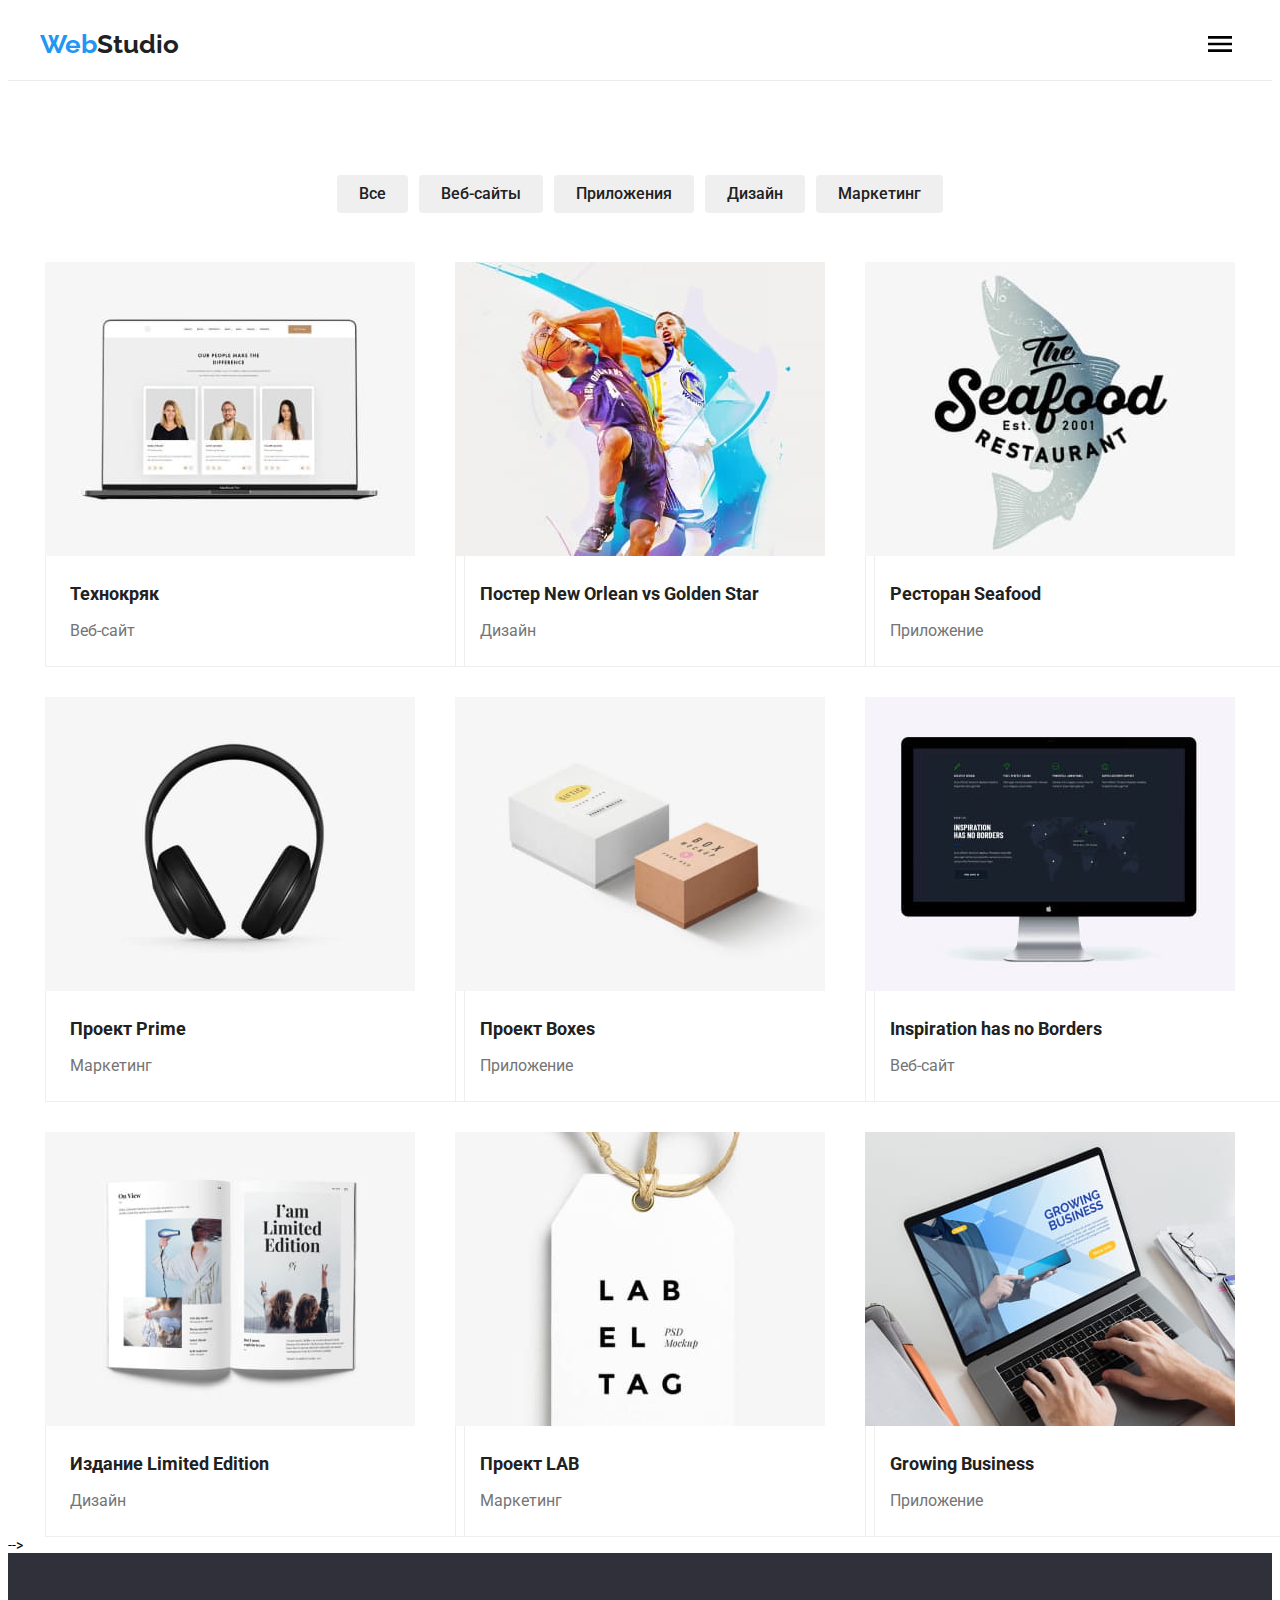
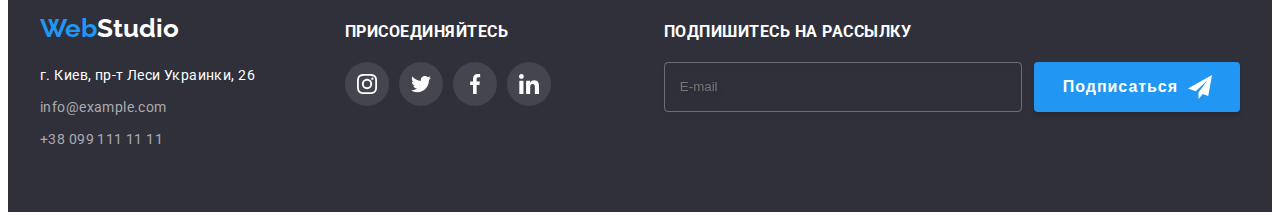
==== commit ee591235: "Mukola-P / goit-markup-hw-08" ====
--- a/portfolio.html
+++ b/portfolio.html
@@ -17,22 +17,27 @@
 
 <body>
     
-    <!-- <header class="header-bord">
-        <div class="container header-cont">
-            <nav class="navigation">
-                <a class="logo link" href="./index.html"><span class="logo-text">Web</span>Studio</a>
+    <header class="header bord">
+        <div class="container header-cont header__container">
+            <nav class="navigation ">
+                <a class="logo link " href="./index.html"><span class="logo-text">Web</span>Studio</a>
                 <ul class="menu">
                     <li class="menu__item list">
-                        <a class="menu__link link header-link" href="./index.html">Студия</a>
+                        <a class="menu__link link current header-link" href="">Студия</a>
                     </li>
                     <li class="menu__item list">
-                        <a class="menu__link link current header-link" href="./portfolio.html">Портфолио</a>
+                        <a class="menu__link link header-link" href="./portfolio.html">Портфолио</a>
                     </li>
                     <li class="menu__item list">
                         <a class="menu__link link header-link" href="">Контакты</a>
                     </li>
                 </ul>
             </nav>
+            <button class="burger-btn" data-menu-open>
+                <svg class="burger-btn__icon">
+                    <use href="./images/sprite.svg#icon-burger-btn"></use>
+                </svg>
+            </button>
     
             <ul class="auth-nav list header">
                 <li>
@@ -40,18 +45,68 @@
                         <svg class="icon-mail">
                             <use href="./images/sprite.svg#icon-envelope"></use>
                         </svg>
-                        info@devstudio.com</a>
+                        info@devstudio.com
+                    </a>
                 </li>
                 <li>
                     <a class="tel-link link header-link" href="tel:+380991111111">
                         <svg class="icon-phon">
                             <use href="./images/sprite.svg#icon-smartphone"></use>
                         </svg>
-                        +38 099 111 11 11</a>
+                        +38 099 111 11 11
+                    </a>
                 </li>
             </ul>
         </div>
-    </header> -->
+        <div class="mobile-menu" data-menu>
+            <div class="container mobile-menu-container">
+                <button class="close-burger mobile-menu_close-btn" data-menu-close>
+                    <svg class="close-burger__icon">
+                        <use href="./images/sprite.svg#icon-close_burger"></use>
+                    </svg>
+                </button>
+                <div class="burger-list">
+                    <ul class="mobile-list list">
+                        <li class="mobile-list__iteam">
+                            <a href="./index.html" class="mobile-list__link link">Студия</a>
+                        </li>
+                        <li class="mobile-list__iteam">
+                            <a href="" class="mobile-list__link link">Портфолио</a>
+                        </li>
+                        <li class="mobile-list__iteam">
+                            <a href="" class="mobile-list__link link">Контакты</a>
+                        </li>
+                    </ul>
+                </div>
+                <div class="burger-nav">
+                    <ul class="mobile-nav list">
+                        <li class="mobile-tell">
+                            <a href="tel:+380991111111" class="mobile-tell__link link">+38 099 111 11 11</a>
+                        </li>
+                        <li class="mobile-mail">
+                            <a href="mailto:info@devstudio.com" class="mobile-mail__link link">info@devstudio.com</a>
+                        </li>
+                    </ul>
+                </div>
+                <div class="burger-social">
+                    <ul class="mobile-social list">
+                        <li class="mobile-social__list">
+                            <a href="" class="mobile-social__link link">Instagram</a>
+                        </li>
+                        <li class="mobile-social__list">
+                            <a href="" class="mobile-social__link link">Twitter</a>
+                        </li>
+                        <li class="mobile-social__list">
+                            <a href="" class="mobile-social__link link">Facebook</a>
+                        </li>
+                        <li class="mobile-social__list">
+                            <a href="" class="mobile-social__link link">LinkedIn</a>
+                        </li>
+                    </ul>
+                </div>
+            </div>
+        </div>
+    </header>
 
     <main>
         <section class="section-skill">
@@ -442,5 +497,6 @@
                     </form>
         </div>
     </footer>
+    <script src="./js/menu.js"></script>
 </body>
 </html>--- a/css/main.min.css
+++ b/css/main.min.css
@@ -1,2 +1,2 @@
-:root{--main-font: "Roboto", sans-serif;--secondary-font: "Raleway", sans-serif;--accent-color: #212121;--secondary-color: #2196f3;--third-color: #757575;--white-color: #ffffff}* *::before,*::after{box-sizing:border-box}body{font-family:var(--main-font);font-style:normal;font-weight:normal;font-size:14px}img{display:block;max-width:100%}.list{list-style:none}.link{text-decoration:none}h1,h2,h3,h4,h5,h6,p{margin-top:0;margin-bottom:0}ul,ol{margin-top:0;margin-bottom:0}.container{width:100%;padding-left:15px;padding-right:15px}@media screen and (min-width: 480px){.container{width:480px;margin:0 auto}}@media screen and (min-width: 768px){.container{width:768px;margin:0 auto}}@media screen and (min-width: 1200px){.container{width:1200px;margin:0 auto}}.visually-hidden{position:absolute;clip:rect(0 0 0 0);width:1px;height:1px;margin:-1px}.visually-hidden-checkbox{position:absolute !important;clip:rect(1px 1px 1px 1px);clip:rect(1px, 1px, 1px, 1px);padding:0 !important;border:0 !important;height:1px !important;width:1px !important;overflow:hidden}.is-hidden{opacity:0;visibility:hidden;pointer-events:none}.logo{padding-top:24px;padding-bottom:25px;margin-right:93px}.logo,.logo-footer,.logo-text{font-family:var(--secondary-font);font-weight:bold;font-size:26px;line-height:1.19;color:var(--accent-color)}.logo-text{color:var(--secondary-color)}.header-link{padding-top:32px;padding-bottom:32px}.bord{border-bottom:1px solid #ECECEC}.header-cont{display:flex;align-items:center}.navigation{display:flex;align-items:center}.auth-nav{display:flex;align-items:center;margin-left:auto;padding-left:0px}.menu{display:flex;align-items:center;padding-left:0px}.menu__item:not(:last-child){margin-right:40px}.mail-link{display:flex;align-items:center;text-decoration:none;font-weight:500;text-align:center;line-height:1.14;letter-spacing:0.02em;margin-left:auto;margin-right:50px;color:var(--third-color);transition:color 250ms cubic-bezier(0.4, 0, 0.2, 1)}.mail-link:hover,.mail-link:focus{color:var(--secondary-color);fill:var(--secondary-color)}.tel-link{display:flex;align-items:center;text-decoration:none;font-weight:500;text-align:center;line-height:1.14;letter-spacing:0.02em;color:var(--third-color);transition:color 250ms cubic-bezier(0.4, 0, 0.2, 1)}.tel-link:hover,.tel-link:focus{color:var(--secondary-color);fill:var(--secondary-color)}.icon-mail{width:16px;height:12px;margin-right:10px;fill:currentColor}.icon-mail:hover,.icon-mail:focus{fill:var(--secondary-color)}.icon-phon{width:10px;height:16px;margin-right:10px;fill:currentColor}.icon-phon:hover,.icon-phon:focus{fill:var(--secondary-color)}.menu__link{font-weight:500;line-height:1.14;letter-spacing:0.02em;color:var(--accent-color);transition:color 250ms cubic-bezier(0.4, 0, 0.2, 1)}.menu__link:hover,.menu__link:focus{color:var(--secondary-color)}.menu__link.current:after{content:"";width:100%;height:4px;position:absolute;background:#2196F3;border-radius:2px;display:block;bottom:-1px}.current{color:var(--secondary-color);position:relative}.hero__title{font-family:var(--main-font);font-weight:900;font-size:44px;line-height:1.36;margin-bottom:30px;color:var(--white-color)}.hero{padding-top:200px;padding-bottom:200px;text-align:center;color:var(--white-color);background:#C4C4C4;background-image:linear-gradient(to right, rgba(47,48,58,0.4), rgba(47,48,58,0.4)),url(../images/bd.jpg);background-repeat:no-repeat;background-position:center;background-size:cover;max-width:1600px;margin:auto}.modal-btn{background-color:var(--secondary-color);box-shadow:0px 4px 4px rgba(0,0,0,0.15);font-weight:bold;font-size:16px;line-height:1.88;cursor:pointer;padding:12px 32px;border-radius:4px;color:var(--white-color);border:none;transition:background-color 250ms cubic-bezier(0.4, 0, 0.2, 1)}.modal-btn:hover,.modal-btn:focus{background-color:#188CE8}.skill{padding-top:60px;padding-bottom:60px}.skill__item:not(:last-child){margin-bottom:30px}.skill__roster{padding-left:0;margin-right:0}.icon-group{display:flex;align-items:center;justify-content:center;width:100%;height:120px;background:#f5f4fa;border-radius:4px;margin-bottom:30px}.skill__description{font-family:var(--main-font);font-size:14px;line-height:24px;letter-spacing:0.03em;color:var(--third-color)}.roster__title{font-weight:bold;line-height:1.15;text-align:center;letter-spacing:0.03em;color:var(--accent-color)}.roster_down{margin-bottom:10px}@media screen and (min-width: 768px){.skill__roster{display:flex;flex-wrap:wrap;margin-right:-30px;margin-bottom:-30px}.roster__title{text-align:left}.skill__item{width:354px;height:251px;margin-bottom:30px;margin-right:30px}}@media screen and (min-width: 768px) and (min-width: 1200px){.skill{padding-bottom:0}.skill__roster{display:flex;flex-wrap:nowrap}.skill__item{flex-basis:calc((100%-120) / 4);width:270px;height:251px}}.work{padding-top:94px;padding-bottom:94px}.work__roster{display:flex;padding-left:0;justify-content:space-between;margin-top:50px}.work__title{font-weight:bold;font-size:36px;line-height:1.17;text-align:center;margin-bottom:50px;color:var(--accent-color);margin:0px}.work__top{width:370px;position:relative}.work__list{font-family:var(--main-font);font-weight:bold;line-height:1.14;width:100%;height:70px;right:0;bottom:0;position:absolute;display:flex;justify-content:center;align-items:center;text-transform:uppercase;color:#FFFFFF;background:rgba(47,48,58,0.8)}@media screen and (max-width: 1199px){.work{display:none}}.team{background-color:#f5f4fa;padding-top:66px;padding-bottom:60px}.team__title{font-weight:bold;font-size:28px;line-height:1.17;text-align:center;margin-bottom:24px;color:var(--accent-color)}.team__roster{padding:0}.team__member{font-size:16px;line-height:0.84;font-weight:500;text-align:center;color:var(--accent-color)}.team__activity{font-size:16px;line-height:1.89;margin-top:10px;margin-bottom:16px;text-align:center;color:var(--third-color)}.team-describe{padding:30px;padding-left:32px;padding-right:32px;background-color:var(--white-color);width:100%}.social-list{padding:0;display:flex;justify-content:center}.social-list-icon{width:20px;height:20px}.social-list-link{display:flex;align-items:center;justify-content:center;width:44px;height:44px;border-radius:50%;fill:#afb1b8;background-color:#ffffff;transition:background-color 250ms cubic-bezier(0.4, 0, 0.2, 1),fill 250ms cubic-bezier(0.4, 0, 0.2, 1)}.social-list-link:hover,.social-list-link:focus{fill:#ffffff;background-color:#2196f3}.team__list{margin-bottom:30px}@media screen and (min-width: 768px){.team__roster{display:flex;flex-wrap:wrap;margin-left:-30px}.team__list{flex-basis:calc((100% - 60px) / 2);margin-left:30px;width:100%;height:536px}}@media screen and (min-width: 1200px){.team__title{font-size:36px;line-height:1.16}.team{padding-top:94px;padding-bottom:94px}.team__roster{display:flex;flex-wrap:wrap;margin-left:-30px}.team__list{flex-basis:calc((100% - 120px) / 4);margin-left:30px;width:100%;height:436px}.team__list{box-shadow:0px 1px 3px var(--third-color);border-radius:0px 0px 4px 4px;margin-bottom:0px}.team__member,.team__activity{background-color:#ffffff;border-radius:3px}.team__title{font-weight:bold;font-size:36px;line-height:1.17;text-align:center;margin-bottom:50px;color:var(--accent-color)}.team__member,.team__activity{background-color:#ffffff;border-radius:3px}}.clients{padding-top:88px;padding-bottom:88px}.icon-list{width:170px;height:92px;margin:0 auto;margin-top:30px}.clients-list{padding-left:0}.icon-list-link{display:flex;justify-content:center;align-items:center;border:1px solid #afb1b8;border-radius:4px;width:100%;height:100%;fill:#afb1b8;transition:fill 250ms cubic-bezier(0.4, 0, 0.2, 1),border 250ms cubic-bezier(0.4, 0, 0.2, 1)}.icon-list-link:hover,.icon-list-link:focus{fill:var(--secondary-color);border:1px solid var(--secondary-color);border-radius:4px}.clients-list-icon{display:flex;align-items:center;justify-content:center}@media screen and (min-width: 480px){.clients-list{display:flex;align-items:center;flex-wrap:wrap;margin-top:-30px;margin-left:-30px;padding:0}.icon-list{flex-basis:calc((100% - 60px) / 2);margin-top:30px;margin-left:30px}.icon-list{width:100%;height:92px}}@media screen and (min-width: 768px){.clients-list{display:flex;align-items:center;flex-wrap:wrap;margin-top:-30px;margin-left:-30px;padding:0}.icon-list{flex-basis:calc((100% - 90px) / 3);margin-top:30px;margin-left:30px}.icon-list{width:226px;height:92px}}@media screen and (min-width: 1200px){.clients-list{display:flex;align-items:center;flex-wrap:wrap;margin-top:-30px;margin-left:-30px}.icon-list{flex-basis:calc((100% - 30px) / 7);margin-top:30px;margin-left:30px}.icon-list{width:170px;height:92px}}.backdrop{position:fixed;top:0;left:0;width:100vw;height:100vh;background:rgba(0,0,0,0.2);transition:opacity 250ms cubic-bezier(0.4, 0, 0.2, 1),visibility 250ms cubic-bezier(0.4, 0, 0.2, 1)}.modal{position:absolute;top:50%;left:50%;width:528px;height:581px;background-color:#ffffff;transform:translate(-50%, -50%);padding:40px}.close-btn{position:absolute;top:8px;right:8px;width:30px;height:30px;border-radius:50%;border:1px solid rgba(0,0,0,0.1);background-color:transparent;cursor:pointer;padding:0}.modal-form{display:flex;flex-direction:column}.modal-form-head{font-family:var(--main-font);font-weight:bold;font-size:20px;line-height:1.15;text-align:center;margin-bottom:12px}.modal-form-field{font-family:var(--main-font);font-weight:normal;font-size:12px;line-height:1.16;color:#757575;margin-bottom:10px}.modal-form-input-wrapper{position:relative;margin-top:4px;display:block}.modal-form-icon{position:absolute;width:18px;height:18px;fill:#212121;top:50%;left:12px;transform:translateY(-50%);transition:fill 250ms cubic-bezier(0.4, 0, 0.2, 1)}.modal-form-message{width:100%;height:120px;margin-top:6px;padding:12px 18px;border:1px solid rgba(33,33,33,0.2);border-radius:4px;resize:none;transition:border-color 250ms cubic-bezier(0.4, 0, 0.2, 1)}.modal-form-message::placeholder{color:rgba(117,117,117,0.5)}.modal-form-message:focus{outline:none;border-color:var(--secondary-color)}.modal-form-checkbox-label{display:flex;align-items:center;margin-bottom:30px;font-weight:normal;font-size:14px;line-height:1.7;color:#757575;justify-content:center;letter-spacing:0.03em}.modal-form-checkbox-label::before{display:block;content:"";width:16px;height:16px;border:1px solid #212121;border-radius:3px;cursor:pointer;margin-right:7px;background-position:70% 60%;transition:border-color 250ms cubic-bezier(0.4, 0, 0.2, 1)}.modal-form-checkbox:checked+.modal-form-checkbox-label::before{background-image:url(../images/icon.check.svg);background-repeat:no-repeat;border:1px solid var(--secondary-color)}.modal-form-checkbox:focus+.modal-form-checkbox-label::before{border-color:var(--secondary-color)}.modal-form-label-link{text-decoration:underline;color:#2196f3}.button-form{background-color:var(--secondary-color);padding:10px 28px 10px 29px;box-shadow:0px 4px 4px rgba(0,0,0,0.15);border-radius:4px;border:none;font-weight:700;font-size:16px;line-height:1.87;letter-spacing:0.06em;color:var(--white-color);margin-left:12px;cursor:pointer;display:flex;align-items:center;transition:background-color 250ms cubic-bezier(0.4, 0, 0.2, 1)}.button-form:hover,.button-form:focus{background-color:#188ce8}.input-form-field{width:100%;height:40px;border:1px solid rgba(33,33,33,0.2);border-radius:4px;padding-left:42px;transition:border-color 250ms cubic-bezier(0.4, 0, 0.2, 1)}.input-form-field:focus{outline:none;border-color:var(--secondary-color)}.input-form-field:focus+.modal-form-icon{fill:var(--secondary-color)}.form-modal-btn{margin:auto;width:200px;padding-top:10px;padding-bottom:10px;font-weight:700;font-size:16px;line-height:1.88;letter-spacing:0.06em;color:#ffffff;background-color:var(--secondary-color);border:none;box-shadow:0px 4px 4px rgba(0,0,0,0.15);border-radius:4px;transition:background-color 250ms cubic-bezier(0.4, 0, 0.2, 1);cursor:pointer}.form-modal-btn:hover,.form-modal-btn:focus{background-color:#188ce8}.svg-form-footer{margin-left:10px}.singup-footer-form{width:358px;height:50px;border:1px solid rgba(255,255,255,0.3);box-sizing:border-box;filter:drop-shadow(0px 4px 4px rgba(0,0,0,0.15));border-radius:4px;background-color:transparent;padding:15px;color:#ffffff}.singup-footer-form:focus{outline:none;border-color:var(--secondary-color)}.location{font-style:normal;line-height:1.71;letter-spacing:0.03em;color:var(--white-color)}.footer{background:#2f303a;padding-top:60px;padding-bottom:60px}.communication-mail{font-style:normal;line-height:1.71;letter-spacing:0.03em;color:rgba(255,255,255,0.6);transition:color 250ms cubic-bezier(0.4, 0, 0.2, 1)}.communication-mail:hover,.communication-mail:focus{color:var(--secondary-color)}.logo-footer{padding:auto}.logo-txt{color:var(--white-color)}.communication-tel{font-style:normal;line-height:1.71;letter-spacing:0.03em;color:rgba(255,255,255,0.6);transition:color 250ms cubic-bezier(0.4, 0, 0.2, 1)}.communication-tel:hover,.communication-tel:focus{color:var(--secondary-color)}.footer-address{margin-top:20px}.footer-mail{margin-top:8px}.footer-tel{margin-top:8px}.footer-right-title{font-weight:bold;line-height:1.14;letter-spacing:0.03em;text-transform:uppercase;margin-bottom:20px;color:var(--white-color)}.footer-list{display:flex;justify-content:center;padding:0}.foter-icon:not(:last-child){margin-right:10px}.footer-list-social{display:flex;align-items:center;justify-content:center;width:44px;height:44px;border-radius:50%;background-color:rgba(255,255,255,0.1);fill:#ffffff;transition:background-color 250ms cubic-bezier(0.4, 0, 0.2, 1)}.footer-list-social:hover,.footer-list-social:focus{background-color:var(--secondary-color)}.footer-list-icon{width:20px;height:20px}.communication{margin:0px;padding-left:0px}@media screen and (max-width: 479px), (min-width: 480px){.logo-second{text-align:center;padding:0}.logo-text{font-size:26px;line-height:1.19}.form-footer{text-align:center;padding:0px;margin-top:60px}.singup-footer-form{margin-bottom:20px;width:450px}.btn-form{margin:0 auto}.footer-right-box{text-align:center;padding:0;margin-top:60px}}@media screen and (min-width: 768px){.footer-information{display:flex;flex-direction:row;flex-wrap:wrap;justify-content:space-around;align-items:baseline}}@media screen and (min-width: 1200px){.footer{background:#2f303a;padding-top:60px;padding-bottom:60px}.btn-input{display:flex}.form-footer{text-align:left;padding:0;margin:0}.logo-second{text-align:left;padding:0;margin-right:70px}.footer-right-box{text-align:left;padding:0;margin-top:0px;margin-right:93px}.singup-footer-form{margin:0;width:358px}.button-form{margin-left:12px}.footer-information{justify-content:space-between}}.card-title{font-family:var(--main-font);font-weight:bold;font-size:18px;line-height:2;color:var(--accent-color)}.card-text{font-family:var(--main-font);font-size:16px;line-height:1.88;margin-top:4px;color:var(--third-color)}.description{padding:20px 24px;border-left:1px solid #EEEEEE;border-right:1px solid #EEEEEE;border-bottom:1px solid #EEEEEE}.card-list{padding:0px}.portfolio-card{padding:0;display:flex;justify-content:center}.card-way{transition:box-shadow 250ms cubic-bezier(0.4, 0, 0.2, 1);display:block}.card-way:hover,.card-way:focus{display:block;box-shadow:0px 1px 1px rgba(0,0,0,0.12),0px 4px 4px rgba(0,0,0,0.06),1px 4px 6px rgba(0,0,0,0.16)}.card-way:hover:hover .overlay,.card-way:hover:focus .overlay,.card-way:focus:hover .overlay,.card-way:focus:focus .overlay{transform:translateY(0%)}.img-overlay{position:relative;overflow:hidden}.overlay{position:absolute;background:rgba(33,150,243,0.9);color:#FFFFFF;top:0;left:0;width:100%;height:105%;overflow:auto;padding:63px 24px;font-family:var(--main-font);font-size:18px;line-height:1.5;letter-spacing:0.03em;transform:translateY(100%);transition:transform 250ms cubic-bezier(0.4, 0, 0.2, 1)}@media screen and (min-width: 480px){.nav{text-align:left;padding:0px;margin-top:60px;margin-bottom:40px}.list-butt{margin-bottom:15px}.portfolio-card{width:450px}.description{width:100%}}@media screen and (max-width: 767px){.portfolio-card:not(:last-child){margin-bottom:30px}}@media screen and (min-width: 768px){.card-list{display:flex;flex-wrap:wrap;margin-left:-30px;margin-top:-30px}.portfolio-card{width:354px;flex-basis:calc((100% - 60px)/2);margin-left:30px;margin-top:30px}}@media screen and (min-width: 1200px){.card-list{display:flex;flex-wrap:wrap;margin-left:-30px;margin-top:-30px}.portfolio-card{flex-basis:calc((100% - 90px)/3);margin-left:30px;margin-top:30px}}.nav-button{font-family:var(--main-font);font-weight:500;font-style:normal;font-size:16px;line-height:1.62;cursor:pointer;border:none;border-radius:4px;padding:6px 22px;color:var(--accent-color);transition:background-color 250ms cubic-bezier(0.4, 0, 0.2, 1),color 250ms cubic-bezier(0.4, 0, 0.2, 1),box-shadow 250ms cubic-bezier(0.4, 0, 0.2, 1)}.nav-button:hover,.nav-button:focus{background-color:var(--secondary-color);color:var(--white-color);box-shadow:0px 3px 1px rgba(0,0,0,0.1),0px 1px 2px rgba(0,0,0,0.08),0px 2px 2px rgba(0,0,0,0.12);border-radius:4px}.nav{text-align:left;padding:0px;margin-bottom:30px;margin-top:30px}.list-butt{display:inline-block}.list-butt:not(:last-child){margin-right:8px;margin-bottom:15px}@media screen and (min-width: 480px){.nav{text-align:left;padding:0px;margin-top:60px;margin-bottom:40px}.list-butt{margin-bottom:15px}}@media screen and (min-width: 768px){.nav{text-align:center;padding:0px;margin-top:60px;margin-bottom:14px}}@media screen and (min-width: 1200px){.nav{margin-top:94px;margin-bottom:34px}}
+:root{--main-font: "Roboto", sans-serif;--secondary-font: "Raleway", sans-serif;--accent-color: #212121;--secondary-color: #2196f3;--third-color: #757575;--white-color: #ffffff}* *::before,*::after{box-sizing:border-box}body{font-family:var(--main-font);font-style:normal;font-weight:normal;font-size:14px}img{display:block;max-width:100%}.list{list-style:none}.link{text-decoration:none}h1,h2,h3,h4,h5,h6,p{margin-top:0;margin-bottom:0}ul,ol{margin-top:0;margin-bottom:0}.container{width:100%;padding-left:15px;padding-right:15px}@media screen and (min-width: 480px){.container{width:480px;margin:0 auto}}@media screen and (min-width: 768px){.container{width:768px;margin:0 auto}}@media screen and (min-width: 1200px){.container{width:1200px;margin:0 auto}}.visually-hidden{position:absolute;clip:rect(0 0 0 0);width:1px;height:1px;margin:-1px}.visually-hidden-checkbox{position:absolute !important;clip:rect(1px 1px 1px 1px);clip:rect(1px, 1px, 1px, 1px);padding:0 !important;border:0 !important;height:1px !important;width:1px !important;overflow:hidden}.is-hidden{opacity:0;visibility:hidden;pointer-events:none}.logo,.logo-footer,.logo-text{font-family:var(--secondary-font);font-weight:bold;font-size:26px;line-height:1.19;color:var(--accent-color)}.logo-text{color:var(--secondary-color)}.menu{display:none}.auth-nav{display:none}.header__container{display:flex;justify-content:space-between;align-items:center}.burger-btn{background-color:transparent;border:none;cursor:pointer;padding:0;line-height:0;transition:fill 250ms cubic-bezier(0.4, 0, 0.2, 1)}.burger-btn__icon{width:40px;height:40px}.burger-btn:hover,.burger-btn:focus{fill:var(--secondary-color)}.header{padding-top:16px;padding-bottom:16px}.close-burger{background-color:transparent;border:none;cursor:pointer;padding:0;line-height:0}.close-burger__icon{width:40px;height:40px;cursor:pointer}.close-burger:hover,.close-burger:focus{fill:var(--secondary-color)}.mobile-menu-container{position:relative;padding-top:48px;padding-bottom:48px;padding-left:15px}.mobile-menu_close-btn{position:absolute;top:10px;right:15px}.mobile-list__link{text-decoration:none;font-weight:500;font-size:40px;line-height:47px;text-align:center;letter-spacing:0.02em;padding-left:25px;color:#212121;transition:color 250ms cubic-bezier(0.4, 0, 0.2, 1)}.mobile-list__link:hover,.mobile-list__link:focus{color:var(--secondary-color);fill:var(--secondary-color)}.mobile-list{padding:0}.mobile-list__iteam:not(:last-child){padding-bottom:32px}.mobile-nav,.mobile-social{padding:0}.burger-list{margin-bottom:302px}.bord{border-bottom:1px solid #ECECEC}.navigation{display:flex;align-items:center}.mobile-menu{position:fixed;z-index:100;top:0;left:0;width:100vw;height:100vh;background-color:#ffffff;opacity:0;visibility:hidden;pointer-events:none;transition:opacity 250ms linear, visibility 250ms linear}.mobile-menu.is-open{opacity:1;visibility:visible;pointer-events:auto}.mobile-mail__link{font-style:normal;font-weight:500;font-size:24px;line-height:1.16;padding-left:25px;color:#757575}.mobile-tell__link{font-style:normal;font-weight:500;font-size:34px;line-height:1.17;padding-left:25px;color:#2196F3}.mobile-tell{padding-bottom:25px}.burger-nav{margin-bottom:64px}.mobile-social{position:relative;display:flex;flex-wrap:wrap;padding-left:25px}.mobile-social__link{justify-content:left;width:100%;font-style:normal;font-weight:500;font-size:18px;line-height:1.22;color:#2196F3}.mobile-social__list:not(:first-child){margin-left:10px}.mobile-social__list:not(:last-child){border-right:1px solid rgba(33,33,33,0.2);padding-right:10px}.mobile-social__list{margin-right:0}.hero__title{font-family:var(--main-font);font-weight:900;font-size:44px;line-height:1.36;margin-bottom:30px;color:var(--white-color)}.hero{padding-top:200px;padding-bottom:200px;text-align:center;color:var(--white-color);background:#C4C4C4;background-image:linear-gradient(to right, rgba(47,48,58,0.4), rgba(47,48,58,0.4)),url(../images/bd.jpg);background-repeat:no-repeat;background-position:center;background-size:cover;max-width:1600px;margin:auto}.modal-btn{background-color:var(--secondary-color);box-shadow:0px 4px 4px rgba(0,0,0,0.15);font-weight:bold;font-size:16px;line-height:1.88;cursor:pointer;padding:12px 32px;border-radius:4px;color:var(--white-color);border:none;transition:background-color 250ms cubic-bezier(0.4, 0, 0.2, 1)}.modal-btn:hover,.modal-btn:focus{background-color:#188CE8}.skill{padding-top:60px;padding-bottom:60px}.skill__item:not(:last-child){margin-bottom:30px}.skill__roster{padding-left:0;margin-right:0}.icon-group{display:flex;align-items:center;justify-content:center;width:100%;height:120px;background:#f5f4fa;border-radius:4px;margin-bottom:30px}.skill__description{font-family:var(--main-font);font-size:14px;line-height:24px;letter-spacing:0.03em;color:var(--third-color)}.roster__title{font-weight:bold;line-height:1.15;text-align:center;letter-spacing:0.03em;color:var(--accent-color)}.roster_down{margin-bottom:10px}@media screen and (min-width: 768px){.skill__roster{display:flex;flex-wrap:wrap;margin-right:-30px;margin-bottom:-30px}.roster__title{text-align:left}.skill__item{width:354px;height:251px;margin-bottom:30px;margin-right:30px}}@media screen and (min-width: 768px) and (min-width: 1200px){.skill{padding-bottom:0}.skill__roster{display:flex;flex-wrap:nowrap}.skill__item{flex-basis:calc((100%-120) / 4);width:270px;height:251px}}.work{padding-top:94px;padding-bottom:94px}.work__roster{display:flex;padding-left:0;justify-content:space-between;margin-top:50px}.work__title{font-weight:bold;font-size:36px;line-height:1.17;text-align:center;margin-bottom:50px;color:var(--accent-color);margin:0px}.work__top{width:370px;position:relative}.work__list{font-family:var(--main-font);font-weight:bold;line-height:1.14;width:100%;height:70px;right:0;bottom:0;position:absolute;display:flex;justify-content:center;align-items:center;text-transform:uppercase;color:#FFFFFF;background:rgba(47,48,58,0.8)}@media screen and (max-width: 1199px){.work{display:none}}.team{background-color:#f5f4fa;padding-top:66px;padding-bottom:60px}.team__title{font-weight:bold;font-size:28px;line-height:1.17;text-align:center;margin-bottom:24px;color:var(--accent-color)}.team__roster{padding:0}.team__member{font-size:16px;line-height:0.84;font-weight:500;text-align:center;color:var(--accent-color)}.team__activity{font-size:16px;line-height:1.89;margin-top:10px;margin-bottom:16px;text-align:center;color:var(--third-color)}.team-describe{padding:30px;padding-left:32px;padding-right:32px;background-color:var(--white-color);width:100%}.social-list{padding:0;display:flex;justify-content:center}.social-list-icon{width:20px;height:20px}.social-list-link{display:flex;align-items:center;justify-content:center;width:44px;height:44px;border-radius:50%;fill:#afb1b8;background-color:#ffffff;transition:background-color 250ms cubic-bezier(0.4, 0, 0.2, 1),fill 250ms cubic-bezier(0.4, 0, 0.2, 1)}.social-list-link:hover,.social-list-link:focus{fill:#ffffff;background-color:#2196f3}.team__list{margin-bottom:30px}@media screen and (min-width: 768px){.team__roster{display:flex;flex-wrap:wrap;margin-left:-30px}.team__list{flex-basis:calc((100% - 60px) / 2);margin-left:30px;width:100%;height:536px}}@media screen and (min-width: 1200px){.team__title{font-size:36px;line-height:1.16}.team{padding-top:94px;padding-bottom:94px}.team__roster{display:flex;flex-wrap:wrap;margin-left:-30px}.team__list{flex-basis:calc((100% - 120px) / 4);margin-left:30px;width:100%;height:436px}.team__list{box-shadow:0px 1px 3px var(--third-color);border-radius:0px 0px 4px 4px;margin-bottom:0px}.team__member,.team__activity{background-color:#ffffff;border-radius:3px}.team__title{font-weight:bold;font-size:36px;line-height:1.17;text-align:center;margin-bottom:50px;color:var(--accent-color)}.team__member,.team__activity{background-color:#ffffff;border-radius:3px}}.clients{padding-top:88px;padding-bottom:88px}.icon-list{width:170px;height:92px;margin:0 auto;margin-top:30px}.clients-list{padding-left:0}.icon-list-link{display:flex;justify-content:center;align-items:center;border:1px solid #afb1b8;border-radius:4px;width:100%;height:100%;fill:#afb1b8;transition:fill 250ms cubic-bezier(0.4, 0, 0.2, 1),border 250ms cubic-bezier(0.4, 0, 0.2, 1)}.icon-list-link:hover,.icon-list-link:focus{fill:var(--secondary-color);border:1px solid var(--secondary-color);border-radius:4px}.clients-list-icon{display:flex;align-items:center;justify-content:center}@media screen and (min-width: 480px){.clients-list{display:flex;align-items:center;flex-wrap:wrap;margin-top:-30px;margin-left:-30px;padding:0}.icon-list{flex-basis:calc((100% - 60px) / 2);margin-top:30px;margin-left:30px}.icon-list{width:100%;height:92px}}@media screen and (min-width: 768px){.clients-list{display:flex;align-items:center;flex-wrap:wrap;margin-top:-30px;margin-left:-30px;padding:0}.icon-list{flex-basis:calc((100% - 90px) / 3);margin-top:30px;margin-left:30px}.icon-list{width:226px;height:92px}}@media screen and (min-width: 1200px){.clients-list{display:flex;align-items:center;flex-wrap:wrap;margin-top:-30px;margin-left:-30px}.icon-list{flex-basis:calc((100% - 30px) / 7);margin-top:30px;margin-left:30px}.icon-list{width:170px;height:92px}}.backdrop{position:fixed;top:0;left:0;width:100vw;height:100vh;background:rgba(0,0,0,0.2);transition:opacity 250ms cubic-bezier(0.4, 0, 0.2, 1),visibility 250ms cubic-bezier(0.4, 0, 0.2, 1)}.modal{position:absolute;top:50%;left:50%;width:528px;height:581px;background-color:#ffffff;transform:translate(-50%, -50%);padding:40px}.close-btn{position:absolute;top:8px;right:8px;width:30px;height:30px;border-radius:50%;border:1px solid rgba(0,0,0,0.1);background-color:transparent;cursor:pointer;padding:0}.modal-form{display:flex;flex-direction:column}.modal-form-head{font-family:var(--main-font);font-weight:bold;font-size:20px;line-height:1.15;text-align:center;margin-bottom:12px}.modal-form-field{font-family:var(--main-font);font-weight:normal;font-size:12px;line-height:1.16;color:#757575;margin-bottom:10px}.modal-form-input-wrapper{position:relative;margin-top:4px;display:block}.modal-form-icon{position:absolute;width:18px;height:18px;fill:#212121;top:50%;left:12px;transform:translateY(-50%);transition:fill 250ms cubic-bezier(0.4, 0, 0.2, 1)}.modal-form-message{width:100%;height:120px;margin-top:6px;padding:12px 18px;border:1px solid rgba(33,33,33,0.2);border-radius:4px;resize:none;transition:border-color 250ms cubic-bezier(0.4, 0, 0.2, 1)}.modal-form-message::placeholder{color:rgba(117,117,117,0.5)}.modal-form-message:focus{outline:none;border-color:var(--secondary-color)}.modal-form-checkbox-label{display:flex;align-items:center;margin-bottom:30px;font-weight:normal;font-size:14px;line-height:1.7;color:#757575;justify-content:center;letter-spacing:0.03em}.modal-form-checkbox-label::before{display:block;content:"";width:16px;height:16px;border:1px solid #212121;border-radius:3px;cursor:pointer;margin-right:7px;background-position:70% 60%;transition:border-color 250ms cubic-bezier(0.4, 0, 0.2, 1)}.modal-form-checkbox:checked+.modal-form-checkbox-label::before{background-image:url(../images/icon.check.svg);background-repeat:no-repeat;border:1px solid var(--secondary-color)}.modal-form-checkbox:focus+.modal-form-checkbox-label::before{border-color:var(--secondary-color)}.modal-form-label-link{text-decoration:underline;color:#2196f3}.button-form{background-color:var(--secondary-color);padding:10px 28px 10px 29px;box-shadow:0px 4px 4px rgba(0,0,0,0.15);border-radius:4px;border:none;font-weight:700;font-size:16px;line-height:1.87;letter-spacing:0.06em;color:var(--white-color);margin-left:12px;cursor:pointer;display:flex;align-items:center;transition:background-color 250ms cubic-bezier(0.4, 0, 0.2, 1)}.button-form:hover,.button-form:focus{background-color:#188ce8}.input-form-field{width:100%;height:40px;border:1px solid rgba(33,33,33,0.2);border-radius:4px;padding-left:42px;transition:border-color 250ms cubic-bezier(0.4, 0, 0.2, 1)}.input-form-field:focus{outline:none;border-color:var(--secondary-color)}.input-form-field:focus+.modal-form-icon{fill:var(--secondary-color)}.form-modal-btn{margin:auto;width:200px;padding-top:10px;padding-bottom:10px;font-weight:700;font-size:16px;line-height:1.88;letter-spacing:0.06em;color:#ffffff;background-color:var(--secondary-color);border:none;box-shadow:0px 4px 4px rgba(0,0,0,0.15);border-radius:4px;transition:background-color 250ms cubic-bezier(0.4, 0, 0.2, 1);cursor:pointer}.form-modal-btn:hover,.form-modal-btn:focus{background-color:#188ce8}.svg-form-footer{margin-left:10px}.singup-footer-form{width:358px;height:50px;border:1px solid rgba(255,255,255,0.3);box-sizing:border-box;filter:drop-shadow(0px 4px 4px rgba(0,0,0,0.15));border-radius:4px;background-color:transparent;padding:15px;color:#ffffff}.singup-footer-form:focus{outline:none;border-color:var(--secondary-color)}.location{font-style:normal;line-height:1.71;letter-spacing:0.03em;color:var(--white-color)}.footer{background:#2f303a;padding-top:60px;padding-bottom:60px}.communication-mail{font-style:normal;line-height:1.71;letter-spacing:0.03em;color:rgba(255,255,255,0.6);transition:color 250ms cubic-bezier(0.4, 0, 0.2, 1)}.communication-mail:hover,.communication-mail:focus{color:var(--secondary-color)}.logo-footer{padding:auto}.logo-txt{color:var(--white-color)}.communication-tel{font-style:normal;line-height:1.71;letter-spacing:0.03em;color:rgba(255,255,255,0.6);transition:color 250ms cubic-bezier(0.4, 0, 0.2, 1)}.communication-tel:hover,.communication-tel:focus{color:var(--secondary-color)}.footer-address{margin-top:20px}.footer-mail{margin-top:8px}.footer-tel{margin-top:8px}.footer-right-title{font-weight:bold;line-height:1.14;letter-spacing:0.03em;text-transform:uppercase;margin-bottom:20px;color:var(--white-color)}.footer-list{display:flex;justify-content:center;padding:0}.foter-icon:not(:last-child){margin-right:10px}.footer-list-social{display:flex;align-items:center;justify-content:center;width:44px;height:44px;border-radius:50%;background-color:rgba(255,255,255,0.1);fill:#ffffff;transition:background-color 250ms cubic-bezier(0.4, 0, 0.2, 1)}.footer-list-social:hover,.footer-list-social:focus{background-color:var(--secondary-color)}.footer-list-icon{width:20px;height:20px}.communication{margin:0px;padding-left:0px}@media screen and (max-width: 479px), (min-width: 480px){.logo-second{text-align:center;padding:0}.logo-text{font-size:26px;line-height:1.19}.form-footer{text-align:center;padding:0px;margin-top:60px}.singup-footer-form{margin-bottom:20px;width:100%}.btn-form{margin:0 auto}.footer-right-box{text-align:center;padding:0;margin-top:60px}}@media screen and (min-width: 768px){.footer-information{display:flex;flex-direction:row;flex-wrap:wrap;justify-content:space-around;align-items:baseline}.singup-footer-form{width:450px}}@media screen and (min-width: 1200px){.footer{background:#2f303a;padding-top:60px;padding-bottom:60px}.btn-input{display:flex}.form-footer{text-align:left;padding:0;margin:0}.logo-second{text-align:left;padding:0;margin-right:70px}.footer-right-box{text-align:left;padding:0;margin-top:0px;margin-right:93px}.singup-footer-form{margin:0;width:358px}.button-form{margin-left:12px}.footer-information{justify-content:space-between}}.card-title{font-family:var(--main-font);font-weight:bold;font-size:18px;line-height:2;color:var(--accent-color)}.card-text{font-family:var(--main-font);font-size:16px;line-height:1.88;margin-top:4px;color:var(--third-color)}.description{padding:20px 24px;border-left:1px solid #EEEEEE;border-right:1px solid #EEEEEE;border-bottom:1px solid #EEEEEE}.card-list{padding:0px}.portfolio-card{padding:0;display:flex;justify-content:center}.card-way{transition:box-shadow 250ms cubic-bezier(0.4, 0, 0.2, 1);display:block}.card-way:hover,.card-way:focus{display:block;box-shadow:0px 1px 1px rgba(0,0,0,0.12),0px 4px 4px rgba(0,0,0,0.06),1px 4px 6px rgba(0,0,0,0.16)}.card-way:hover:hover .overlay,.card-way:hover:focus .overlay,.card-way:focus:hover .overlay,.card-way:focus:focus .overlay{transform:translateY(0%)}.img-overlay{position:relative;overflow:hidden}.overlay{position:absolute;background:rgba(33,150,243,0.9);color:#FFFFFF;top:0;left:0;width:100%;height:105%;overflow:auto;padding:63px 24px;font-family:var(--main-font);font-size:18px;line-height:1.5;letter-spacing:0.03em;transform:translateY(100%);transition:transform 250ms cubic-bezier(0.4, 0, 0.2, 1)}@media screen and (min-width: 480px){.nav{text-align:left;padding:0px;margin-top:60px;margin-bottom:40px}.list-butt{margin-bottom:15px}.portfolio-card{width:450px}.description{width:100%}}@media screen and (max-width: 767px){.portfolio-card:not(:last-child){margin-bottom:30px}}@media screen and (min-width: 768px){.card-list{display:flex;flex-wrap:wrap;margin-left:-30px;margin-top:-30px}.portfolio-card{width:354px;flex-basis:calc((100% - 60px)/2);margin-left:30px;margin-top:30px}}@media screen and (min-width: 1200px){.card-list{display:flex;flex-wrap:wrap;margin-left:-30px;margin-top:-30px}.portfolio-card{flex-basis:calc((100% - 90px)/3);margin-left:30px;margin-top:30px}}.nav-button{font-family:var(--main-font);font-weight:500;font-style:normal;font-size:16px;line-height:1.62;cursor:pointer;border:none;border-radius:4px;padding:6px 22px;color:var(--accent-color);transition:background-color 250ms cubic-bezier(0.4, 0, 0.2, 1),color 250ms cubic-bezier(0.4, 0, 0.2, 1),box-shadow 250ms cubic-bezier(0.4, 0, 0.2, 1)}.nav-button:hover,.nav-button:focus{background-color:var(--secondary-color);color:var(--white-color);box-shadow:0px 3px 1px rgba(0,0,0,0.1),0px 1px 2px rgba(0,0,0,0.08),0px 2px 2px rgba(0,0,0,0.12);border-radius:4px}.nav{text-align:left;padding:0px;margin-bottom:30px;margin-top:30px}.list-butt{display:inline-block}.list-butt:not(:last-child){margin-right:8px;margin-bottom:15px}@media screen and (min-width: 480px){.nav{text-align:left;padding:0px;margin-top:60px;margin-bottom:40px}.list-butt{margin-bottom:15px}}@media screen and (min-width: 768px){.nav{text-align:center;padding:0px;margin-top:60px;margin-bottom:14px}}@media screen and (min-width: 1200px){.nav{margin-top:94px;margin-bottom:34px}}
 /*# sourceMappingURL=main.min.css.map */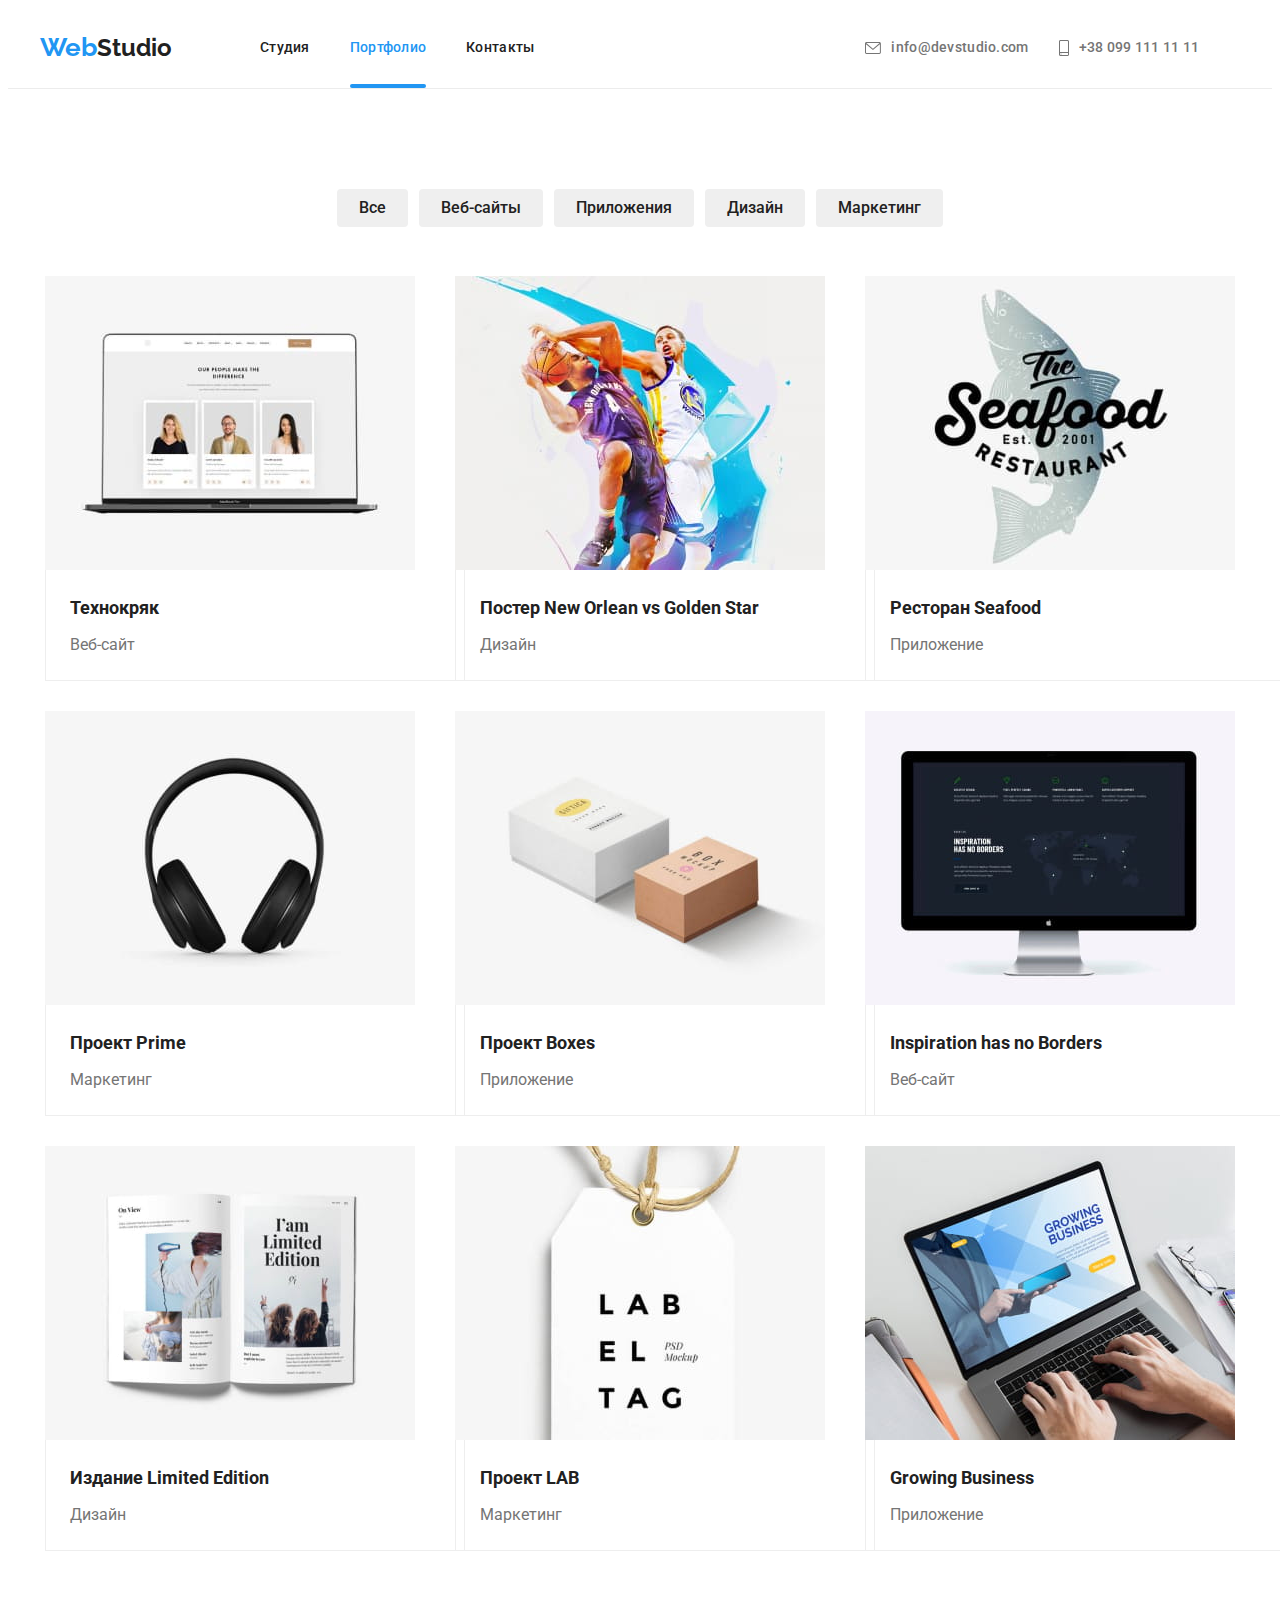
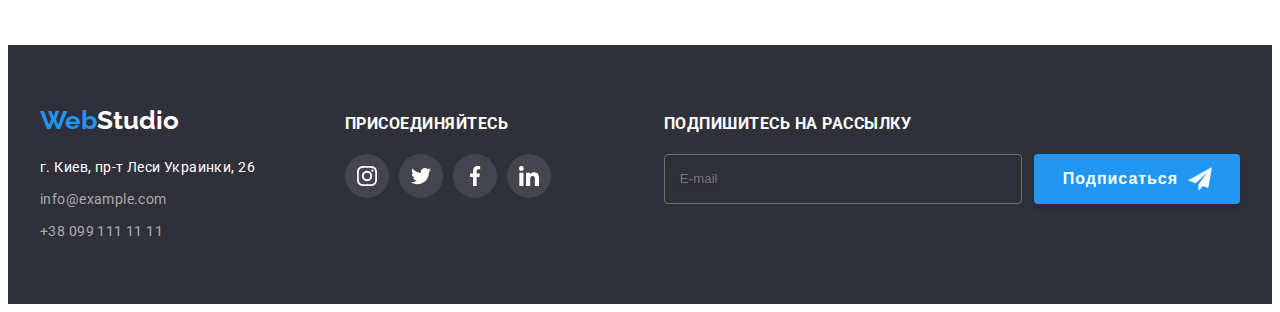
==== commit 7b70d3ea: "goit-markup-hw-08" ====
--- a/portfolio.html
+++ b/portfolio.html
@@ -23,10 +23,10 @@
                 <a class="logo link " href="./index.html"><span class="logo-text">Web</span>Studio</a>
                 <ul class="menu">
                     <li class="menu__item list">
-                        <a class="menu__link link current header-link" href="">Студия</a>
+                        <a class="menu__link link header-link" href="./index.html">Студия</a>
                     </li>
                     <li class="menu__item list">
-                        <a class="menu__link link header-link" href="./portfolio.html">Портфолио</a>
+                        <a class="menu__link link current header-link" href="./portfolio.html">Портфолио</a>
                     </li>
                     <li class="menu__item list">
                         <a class="menu__link link header-link" href="">Контакты</a>
@@ -430,7 +430,7 @@
                 </Ul>
             </div>
         </section>
-    </main> -->
+    </main> 
 
     <footer class="footer">
         <div class="footer-information container">
--- a/css/main.min.css
+++ b/css/main.min.css
@@ -1,2 +1,2 @@
-:root{--main-font: "Roboto", sans-serif;--secondary-font: "Raleway", sans-serif;--accent-color: #212121;--secondary-color: #2196f3;--third-color: #757575;--white-color: #ffffff}* *::before,*::after{box-sizing:border-box}body{font-family:var(--main-font);font-style:normal;font-weight:normal;font-size:14px}img{display:block;max-width:100%}.list{list-style:none}.link{text-decoration:none}h1,h2,h3,h4,h5,h6,p{margin-top:0;margin-bottom:0}ul,ol{margin-top:0;margin-bottom:0}.container{width:100%;padding-left:15px;padding-right:15px}@media screen and (min-width: 480px){.container{width:480px;margin:0 auto}}@media screen and (min-width: 768px){.container{width:768px;margin:0 auto}}@media screen and (min-width: 1200px){.container{width:1200px;margin:0 auto}}.visually-hidden{position:absolute;clip:rect(0 0 0 0);width:1px;height:1px;margin:-1px}.visually-hidden-checkbox{position:absolute !important;clip:rect(1px 1px 1px 1px);clip:rect(1px, 1px, 1px, 1px);padding:0 !important;border:0 !important;height:1px !important;width:1px !important;overflow:hidden}.is-hidden{opacity:0;visibility:hidden;pointer-events:none}.logo,.logo-footer,.logo-text{font-family:var(--secondary-font);font-weight:bold;font-size:26px;line-height:1.19;color:var(--accent-color)}.logo-text{color:var(--secondary-color)}.menu{display:none}.auth-nav{display:none}.header__container{display:flex;justify-content:space-between;align-items:center}.burger-btn{background-color:transparent;border:none;cursor:pointer;padding:0;line-height:0;transition:fill 250ms cubic-bezier(0.4, 0, 0.2, 1)}.burger-btn__icon{width:40px;height:40px}.burger-btn:hover,.burger-btn:focus{fill:var(--secondary-color)}.header{padding-top:16px;padding-bottom:16px}.close-burger{background-color:transparent;border:none;cursor:pointer;padding:0;line-height:0}.close-burger__icon{width:40px;height:40px;cursor:pointer}.close-burger:hover,.close-burger:focus{fill:var(--secondary-color)}.mobile-menu-container{position:relative;padding-top:48px;padding-bottom:48px;padding-left:15px}.mobile-menu_close-btn{position:absolute;top:10px;right:15px}.mobile-list__link{text-decoration:none;font-weight:500;font-size:40px;line-height:47px;text-align:center;letter-spacing:0.02em;padding-left:25px;color:#212121;transition:color 250ms cubic-bezier(0.4, 0, 0.2, 1)}.mobile-list__link:hover,.mobile-list__link:focus{color:var(--secondary-color);fill:var(--secondary-color)}.mobile-list{padding:0}.mobile-list__iteam:not(:last-child){padding-bottom:32px}.mobile-nav,.mobile-social{padding:0}.burger-list{margin-bottom:302px}.bord{border-bottom:1px solid #ECECEC}.navigation{display:flex;align-items:center}.mobile-menu{position:fixed;z-index:100;top:0;left:0;width:100vw;height:100vh;background-color:#ffffff;opacity:0;visibility:hidden;pointer-events:none;transition:opacity 250ms linear, visibility 250ms linear}.mobile-menu.is-open{opacity:1;visibility:visible;pointer-events:auto}.mobile-mail__link{font-style:normal;font-weight:500;font-size:24px;line-height:1.16;padding-left:25px;color:#757575}.mobile-tell__link{font-style:normal;font-weight:500;font-size:34px;line-height:1.17;padding-left:25px;color:#2196F3}.mobile-tell{padding-bottom:25px}.burger-nav{margin-bottom:64px}.mobile-social{position:relative;display:flex;flex-wrap:wrap;padding-left:25px}.mobile-social__link{justify-content:left;width:100%;font-style:normal;font-weight:500;font-size:18px;line-height:1.22;color:#2196F3}.mobile-social__list:not(:first-child){margin-left:10px}.mobile-social__list:not(:last-child){border-right:1px solid rgba(33,33,33,0.2);padding-right:10px}.mobile-social__list{margin-right:0}.hero__title{font-family:var(--main-font);font-weight:900;font-size:44px;line-height:1.36;margin-bottom:30px;color:var(--white-color)}.hero{padding-top:200px;padding-bottom:200px;text-align:center;color:var(--white-color);background:#C4C4C4;background-image:linear-gradient(to right, rgba(47,48,58,0.4), rgba(47,48,58,0.4)),url(../images/bd.jpg);background-repeat:no-repeat;background-position:center;background-size:cover;max-width:1600px;margin:auto}.modal-btn{background-color:var(--secondary-color);box-shadow:0px 4px 4px rgba(0,0,0,0.15);font-weight:bold;font-size:16px;line-height:1.88;cursor:pointer;padding:12px 32px;border-radius:4px;color:var(--white-color);border:none;transition:background-color 250ms cubic-bezier(0.4, 0, 0.2, 1)}.modal-btn:hover,.modal-btn:focus{background-color:#188CE8}.skill{padding-top:60px;padding-bottom:60px}.skill__item:not(:last-child){margin-bottom:30px}.skill__roster{padding-left:0;margin-right:0}.icon-group{display:flex;align-items:center;justify-content:center;width:100%;height:120px;background:#f5f4fa;border-radius:4px;margin-bottom:30px}.skill__description{font-family:var(--main-font);font-size:14px;line-height:24px;letter-spacing:0.03em;color:var(--third-color)}.roster__title{font-weight:bold;line-height:1.15;text-align:center;letter-spacing:0.03em;color:var(--accent-color)}.roster_down{margin-bottom:10px}@media screen and (min-width: 768px){.skill__roster{display:flex;flex-wrap:wrap;margin-right:-30px;margin-bottom:-30px}.roster__title{text-align:left}.skill__item{width:354px;height:251px;margin-bottom:30px;margin-right:30px}}@media screen and (min-width: 768px) and (min-width: 1200px){.skill{padding-bottom:0}.skill__roster{display:flex;flex-wrap:nowrap}.skill__item{flex-basis:calc((100%-120) / 4);width:270px;height:251px}}.work{padding-top:94px;padding-bottom:94px}.work__roster{display:flex;padding-left:0;justify-content:space-between;margin-top:50px}.work__title{font-weight:bold;font-size:36px;line-height:1.17;text-align:center;margin-bottom:50px;color:var(--accent-color);margin:0px}.work__top{width:370px;position:relative}.work__list{font-family:var(--main-font);font-weight:bold;line-height:1.14;width:100%;height:70px;right:0;bottom:0;position:absolute;display:flex;justify-content:center;align-items:center;text-transform:uppercase;color:#FFFFFF;background:rgba(47,48,58,0.8)}@media screen and (max-width: 1199px){.work{display:none}}.team{background-color:#f5f4fa;padding-top:66px;padding-bottom:60px}.team__title{font-weight:bold;font-size:28px;line-height:1.17;text-align:center;margin-bottom:24px;color:var(--accent-color)}.team__roster{padding:0}.team__member{font-size:16px;line-height:0.84;font-weight:500;text-align:center;color:var(--accent-color)}.team__activity{font-size:16px;line-height:1.89;margin-top:10px;margin-bottom:16px;text-align:center;color:var(--third-color)}.team-describe{padding:30px;padding-left:32px;padding-right:32px;background-color:var(--white-color);width:100%}.social-list{padding:0;display:flex;justify-content:center}.social-list-icon{width:20px;height:20px}.social-list-link{display:flex;align-items:center;justify-content:center;width:44px;height:44px;border-radius:50%;fill:#afb1b8;background-color:#ffffff;transition:background-color 250ms cubic-bezier(0.4, 0, 0.2, 1),fill 250ms cubic-bezier(0.4, 0, 0.2, 1)}.social-list-link:hover,.social-list-link:focus{fill:#ffffff;background-color:#2196f3}.team__list{margin-bottom:30px}@media screen and (min-width: 768px){.team__roster{display:flex;flex-wrap:wrap;margin-left:-30px}.team__list{flex-basis:calc((100% - 60px) / 2);margin-left:30px;width:100%;height:536px}}@media screen and (min-width: 1200px){.team__title{font-size:36px;line-height:1.16}.team{padding-top:94px;padding-bottom:94px}.team__roster{display:flex;flex-wrap:wrap;margin-left:-30px}.team__list{flex-basis:calc((100% - 120px) / 4);margin-left:30px;width:100%;height:436px}.team__list{box-shadow:0px 1px 3px var(--third-color);border-radius:0px 0px 4px 4px;margin-bottom:0px}.team__member,.team__activity{background-color:#ffffff;border-radius:3px}.team__title{font-weight:bold;font-size:36px;line-height:1.17;text-align:center;margin-bottom:50px;color:var(--accent-color)}.team__member,.team__activity{background-color:#ffffff;border-radius:3px}}.clients{padding-top:88px;padding-bottom:88px}.icon-list{width:170px;height:92px;margin:0 auto;margin-top:30px}.clients-list{padding-left:0}.icon-list-link{display:flex;justify-content:center;align-items:center;border:1px solid #afb1b8;border-radius:4px;width:100%;height:100%;fill:#afb1b8;transition:fill 250ms cubic-bezier(0.4, 0, 0.2, 1),border 250ms cubic-bezier(0.4, 0, 0.2, 1)}.icon-list-link:hover,.icon-list-link:focus{fill:var(--secondary-color);border:1px solid var(--secondary-color);border-radius:4px}.clients-list-icon{display:flex;align-items:center;justify-content:center}@media screen and (min-width: 480px){.clients-list{display:flex;align-items:center;flex-wrap:wrap;margin-top:-30px;margin-left:-30px;padding:0}.icon-list{flex-basis:calc((100% - 60px) / 2);margin-top:30px;margin-left:30px}.icon-list{width:100%;height:92px}}@media screen and (min-width: 768px){.clients-list{display:flex;align-items:center;flex-wrap:wrap;margin-top:-30px;margin-left:-30px;padding:0}.icon-list{flex-basis:calc((100% - 90px) / 3);margin-top:30px;margin-left:30px}.icon-list{width:226px;height:92px}}@media screen and (min-width: 1200px){.clients-list{display:flex;align-items:center;flex-wrap:wrap;margin-top:-30px;margin-left:-30px}.icon-list{flex-basis:calc((100% - 30px) / 7);margin-top:30px;margin-left:30px}.icon-list{width:170px;height:92px}}.backdrop{position:fixed;top:0;left:0;width:100vw;height:100vh;background:rgba(0,0,0,0.2);transition:opacity 250ms cubic-bezier(0.4, 0, 0.2, 1),visibility 250ms cubic-bezier(0.4, 0, 0.2, 1)}.modal{position:absolute;top:50%;left:50%;width:528px;height:581px;background-color:#ffffff;transform:translate(-50%, -50%);padding:40px}.close-btn{position:absolute;top:8px;right:8px;width:30px;height:30px;border-radius:50%;border:1px solid rgba(0,0,0,0.1);background-color:transparent;cursor:pointer;padding:0}.modal-form{display:flex;flex-direction:column}.modal-form-head{font-family:var(--main-font);font-weight:bold;font-size:20px;line-height:1.15;text-align:center;margin-bottom:12px}.modal-form-field{font-family:var(--main-font);font-weight:normal;font-size:12px;line-height:1.16;color:#757575;margin-bottom:10px}.modal-form-input-wrapper{position:relative;margin-top:4px;display:block}.modal-form-icon{position:absolute;width:18px;height:18px;fill:#212121;top:50%;left:12px;transform:translateY(-50%);transition:fill 250ms cubic-bezier(0.4, 0, 0.2, 1)}.modal-form-message{width:100%;height:120px;margin-top:6px;padding:12px 18px;border:1px solid rgba(33,33,33,0.2);border-radius:4px;resize:none;transition:border-color 250ms cubic-bezier(0.4, 0, 0.2, 1)}.modal-form-message::placeholder{color:rgba(117,117,117,0.5)}.modal-form-message:focus{outline:none;border-color:var(--secondary-color)}.modal-form-checkbox-label{display:flex;align-items:center;margin-bottom:30px;font-weight:normal;font-size:14px;line-height:1.7;color:#757575;justify-content:center;letter-spacing:0.03em}.modal-form-checkbox-label::before{display:block;content:"";width:16px;height:16px;border:1px solid #212121;border-radius:3px;cursor:pointer;margin-right:7px;background-position:70% 60%;transition:border-color 250ms cubic-bezier(0.4, 0, 0.2, 1)}.modal-form-checkbox:checked+.modal-form-checkbox-label::before{background-image:url(../images/icon.check.svg);background-repeat:no-repeat;border:1px solid var(--secondary-color)}.modal-form-checkbox:focus+.modal-form-checkbox-label::before{border-color:var(--secondary-color)}.modal-form-label-link{text-decoration:underline;color:#2196f3}.button-form{background-color:var(--secondary-color);padding:10px 28px 10px 29px;box-shadow:0px 4px 4px rgba(0,0,0,0.15);border-radius:4px;border:none;font-weight:700;font-size:16px;line-height:1.87;letter-spacing:0.06em;color:var(--white-color);margin-left:12px;cursor:pointer;display:flex;align-items:center;transition:background-color 250ms cubic-bezier(0.4, 0, 0.2, 1)}.button-form:hover,.button-form:focus{background-color:#188ce8}.input-form-field{width:100%;height:40px;border:1px solid rgba(33,33,33,0.2);border-radius:4px;padding-left:42px;transition:border-color 250ms cubic-bezier(0.4, 0, 0.2, 1)}.input-form-field:focus{outline:none;border-color:var(--secondary-color)}.input-form-field:focus+.modal-form-icon{fill:var(--secondary-color)}.form-modal-btn{margin:auto;width:200px;padding-top:10px;padding-bottom:10px;font-weight:700;font-size:16px;line-height:1.88;letter-spacing:0.06em;color:#ffffff;background-color:var(--secondary-color);border:none;box-shadow:0px 4px 4px rgba(0,0,0,0.15);border-radius:4px;transition:background-color 250ms cubic-bezier(0.4, 0, 0.2, 1);cursor:pointer}.form-modal-btn:hover,.form-modal-btn:focus{background-color:#188ce8}.svg-form-footer{margin-left:10px}.singup-footer-form{width:358px;height:50px;border:1px solid rgba(255,255,255,0.3);box-sizing:border-box;filter:drop-shadow(0px 4px 4px rgba(0,0,0,0.15));border-radius:4px;background-color:transparent;padding:15px;color:#ffffff}.singup-footer-form:focus{outline:none;border-color:var(--secondary-color)}.location{font-style:normal;line-height:1.71;letter-spacing:0.03em;color:var(--white-color)}.footer{background:#2f303a;padding-top:60px;padding-bottom:60px}.communication-mail{font-style:normal;line-height:1.71;letter-spacing:0.03em;color:rgba(255,255,255,0.6);transition:color 250ms cubic-bezier(0.4, 0, 0.2, 1)}.communication-mail:hover,.communication-mail:focus{color:var(--secondary-color)}.logo-footer{padding:auto}.logo-txt{color:var(--white-color)}.communication-tel{font-style:normal;line-height:1.71;letter-spacing:0.03em;color:rgba(255,255,255,0.6);transition:color 250ms cubic-bezier(0.4, 0, 0.2, 1)}.communication-tel:hover,.communication-tel:focus{color:var(--secondary-color)}.footer-address{margin-top:20px}.footer-mail{margin-top:8px}.footer-tel{margin-top:8px}.footer-right-title{font-weight:bold;line-height:1.14;letter-spacing:0.03em;text-transform:uppercase;margin-bottom:20px;color:var(--white-color)}.footer-list{display:flex;justify-content:center;padding:0}.foter-icon:not(:last-child){margin-right:10px}.footer-list-social{display:flex;align-items:center;justify-content:center;width:44px;height:44px;border-radius:50%;background-color:rgba(255,255,255,0.1);fill:#ffffff;transition:background-color 250ms cubic-bezier(0.4, 0, 0.2, 1)}.footer-list-social:hover,.footer-list-social:focus{background-color:var(--secondary-color)}.footer-list-icon{width:20px;height:20px}.communication{margin:0px;padding-left:0px}@media screen and (max-width: 479px), (min-width: 480px){.logo-second{text-align:center;padding:0}.logo-text{font-size:26px;line-height:1.19}.form-footer{text-align:center;padding:0px;margin-top:60px}.singup-footer-form{margin-bottom:20px;width:100%}.btn-form{margin:0 auto}.footer-right-box{text-align:center;padding:0;margin-top:60px}}@media screen and (min-width: 768px){.footer-information{display:flex;flex-direction:row;flex-wrap:wrap;justify-content:space-around;align-items:baseline}.singup-footer-form{width:450px}}@media screen and (min-width: 1200px){.footer{background:#2f303a;padding-top:60px;padding-bottom:60px}.btn-input{display:flex}.form-footer{text-align:left;padding:0;margin:0}.logo-second{text-align:left;padding:0;margin-right:70px}.footer-right-box{text-align:left;padding:0;margin-top:0px;margin-right:93px}.singup-footer-form{margin:0;width:358px}.button-form{margin-left:12px}.footer-information{justify-content:space-between}}.card-title{font-family:var(--main-font);font-weight:bold;font-size:18px;line-height:2;color:var(--accent-color)}.card-text{font-family:var(--main-font);font-size:16px;line-height:1.88;margin-top:4px;color:var(--third-color)}.description{padding:20px 24px;border-left:1px solid #EEEEEE;border-right:1px solid #EEEEEE;border-bottom:1px solid #EEEEEE}.card-list{padding:0px}.portfolio-card{padding:0;display:flex;justify-content:center}.card-way{transition:box-shadow 250ms cubic-bezier(0.4, 0, 0.2, 1);display:block}.card-way:hover,.card-way:focus{display:block;box-shadow:0px 1px 1px rgba(0,0,0,0.12),0px 4px 4px rgba(0,0,0,0.06),1px 4px 6px rgba(0,0,0,0.16)}.card-way:hover:hover .overlay,.card-way:hover:focus .overlay,.card-way:focus:hover .overlay,.card-way:focus:focus .overlay{transform:translateY(0%)}.img-overlay{position:relative;overflow:hidden}.overlay{position:absolute;background:rgba(33,150,243,0.9);color:#FFFFFF;top:0;left:0;width:100%;height:105%;overflow:auto;padding:63px 24px;font-family:var(--main-font);font-size:18px;line-height:1.5;letter-spacing:0.03em;transform:translateY(100%);transition:transform 250ms cubic-bezier(0.4, 0, 0.2, 1)}@media screen and (min-width: 480px){.nav{text-align:left;padding:0px;margin-top:60px;margin-bottom:40px}.list-butt{margin-bottom:15px}.portfolio-card{width:450px}.description{width:100%}}@media screen and (max-width: 767px){.portfolio-card:not(:last-child){margin-bottom:30px}}@media screen and (min-width: 768px){.card-list{display:flex;flex-wrap:wrap;margin-left:-30px;margin-top:-30px}.portfolio-card{width:354px;flex-basis:calc((100% - 60px)/2);margin-left:30px;margin-top:30px}}@media screen and (min-width: 1200px){.card-list{display:flex;flex-wrap:wrap;margin-left:-30px;margin-top:-30px}.portfolio-card{flex-basis:calc((100% - 90px)/3);margin-left:30px;margin-top:30px}}.nav-button{font-family:var(--main-font);font-weight:500;font-style:normal;font-size:16px;line-height:1.62;cursor:pointer;border:none;border-radius:4px;padding:6px 22px;color:var(--accent-color);transition:background-color 250ms cubic-bezier(0.4, 0, 0.2, 1),color 250ms cubic-bezier(0.4, 0, 0.2, 1),box-shadow 250ms cubic-bezier(0.4, 0, 0.2, 1)}.nav-button:hover,.nav-button:focus{background-color:var(--secondary-color);color:var(--white-color);box-shadow:0px 3px 1px rgba(0,0,0,0.1),0px 1px 2px rgba(0,0,0,0.08),0px 2px 2px rgba(0,0,0,0.12);border-radius:4px}.nav{text-align:left;padding:0px;margin-bottom:30px;margin-top:30px}.list-butt{display:inline-block}.list-butt:not(:last-child){margin-right:8px;margin-bottom:15px}@media screen and (min-width: 480px){.nav{text-align:left;padding:0px;margin-top:60px;margin-bottom:40px}.list-butt{margin-bottom:15px}}@media screen and (min-width: 768px){.nav{text-align:center;padding:0px;margin-top:60px;margin-bottom:14px}}@media screen and (min-width: 1200px){.nav{margin-top:94px;margin-bottom:34px}}
+:root{--main-font: "Roboto", sans-serif;--secondary-font: "Raleway", sans-serif;--accent-color: #212121;--secondary-color: #2196f3;--third-color: #757575;--white-color: #ffffff}* *::before,*::after{box-sizing:border-box}body{font-family:var(--main-font);font-style:normal;font-weight:normal;font-size:14px}img{display:block;max-width:100%}.list{list-style:none}.link{text-decoration:none}h1,h2,h3,h4,h5,h6,p{margin-top:0;margin-bottom:0}ul,ol{margin-top:0;margin-bottom:0}.container{width:100%;padding-left:15px;padding-right:15px}@media screen and (min-width: 480px){.container{width:480px;margin:0 auto}}@media screen and (min-width: 768px){.container{width:768px;margin:0 auto}}@media screen and (min-width: 1200px){.container{width:1200px;margin:0 auto}}.visually-hidden{position:absolute;clip:rect(0 0 0 0);width:1px;height:1px;margin:-1px}.visually-hidden-checkbox{position:absolute !important;clip:rect(1px 1px 1px 1px);clip:rect(1px, 1px, 1px, 1px);padding:0 !important;border:0 !important;height:1px !important;width:1px !important;overflow:hidden}.is-hidden{opacity:0;visibility:hidden;pointer-events:none}.logo,.logo-footer,.logo-text{font-family:var(--secondary-font);font-weight:bold;font-size:26px;line-height:1.19;color:var(--accent-color)}.logo-text{color:var(--secondary-color)}.menu{display:none}.auth-nav{display:none}.header__container{display:flex;align-items:center}.burger-btn{background-color:transparent;border:none;cursor:pointer;padding:0;line-height:0;transition:fill 250ms cubic-bezier(0.4, 0, 0.2, 1)}.burger-btn__icon{width:40px;height:40px}.burger-btn:hover,.burger-btn:focus{fill:var(--secondary-color)}.header{padding-top:16px;padding-bottom:16px}.close-burger{background-color:transparent;border:none;cursor:pointer;padding:0;line-height:0}.close-burger__icon{width:40px;height:40px;cursor:pointer}.close-burger:hover,.close-burger:focus{fill:var(--secondary-color)}.mobile-menu-container{position:relative;padding-top:48px;padding-bottom:48px;padding-left:15px}.mobile-menu_close-btn{position:absolute;top:10px;right:15px}.mobile-list__link{text-decoration:none;font-weight:500;font-size:40px;line-height:47px;text-align:center;letter-spacing:0.02em;padding-left:25px;color:#212121;transition:color 250ms cubic-bezier(0.4, 0, 0.2, 1)}.mobile-list__link:hover,.mobile-list__link:focus{color:var(--secondary-color);fill:var(--secondary-color)}.mobile-list{padding:0}.mobile-list__iteam:not(:last-child){padding-bottom:32px}.mobile-nav,.mobile-social{padding:0}.burger-list{margin-bottom:302px}.bord{border-bottom:1px solid #ECECEC}.navigation{display:flex;align-items:center}.mobile-menu{position:fixed;z-index:100;top:0;left:0;width:100vw;height:100vh;background-color:#ffffff;opacity:0;visibility:hidden;pointer-events:none;transition:opacity 250ms linear, visibility 250ms linear}.mobile-menu.is-open{opacity:1;visibility:visible;pointer-events:auto}.mobile-mail__link{font-style:normal;font-weight:500;font-size:24px;line-height:1.16;padding-left:25px;color:#757575}.mobile-tell__link{font-style:normal;font-weight:500;font-size:34px;line-height:1.17;padding-left:25px;color:#2196F3}.mobile-tell{padding-bottom:25px}.burger-nav{margin-bottom:64px}.mobile-social{position:relative;display:flex;flex-wrap:wrap;padding-left:25px}.mobile-social__link{justify-content:left;width:100%;font-style:normal;font-weight:500;font-size:18px;line-height:1.22;color:#2196F3}.mobile-social__list:not(:first-child){margin-left:10px}.mobile-social__list:not(:last-child){border-right:1px solid rgba(33,33,33,0.2);padding-right:10px}.mobile-social__list{margin-right:0}@media screen and (max-width: 767px){.header__container{justify-content:space-between}}@media screen and (min-width: 768px){.mobile-social__list:after{content:"";position:absolute;top:10px;width:22px;height:0px;border-bottom:1px solid rgba(33,33,33,0.2);transform:rotate(90deg)}.header{padding:0}.logo{margin-right:88px}.burger-btn{display:none}.header-cont{display:flex;align-items:center}.mobil-nav{width:100%}.header-link{padding-top:32px;padding-bottom:32px}.auth-nav{display:block;align-items:center;margin-left:80px;padding-top:21px;padding-bottom:21px}.menu{display:flex;align-items:center;padding-left:0px}.menu__item:not(:last-child){margin-right:40px}.mail-link{display:flex;align-items:center;text-decoration:none;font-weight:500;text-align:center;line-height:1.14;letter-spacing:0.02em;margin-left:auto;margin-bottom:10px;color:var(--third-color);padding:0;transition:color 250ms cubic-bezier(0.4, 0, 0.2, 1)}.mail-link:hover,.mail-link:focus{color:var(--secondary-color);fill:var(--secondary-color)}.tel-link{display:flex;align-items:center;text-decoration:none;font-weight:500;text-align:center;line-height:1.14;letter-spacing:0.02em;color:var(--third-color);padding:0;transition:color 250ms cubic-bezier(0.4, 0, 0.2, 1)}.tel-link:hover,.tel-link:focus{color:var(--secondary-color);fill:var(--secondary-color)}.icon-mail{width:16px;height:12px;margin-right:10px;fill:currentColor}.icon-mail:hover,.icon-mail:focus{fill:var(--secondary-color)}.icon-phon{width:10px;height:16px;margin-right:10px;fill:currentColor}.icon-phon:hover,.icon-phon:focus{fill:var(--secondary-color)}.menu__link{font-weight:500;line-height:1.14;letter-spacing:0.02em;color:var(--accent-color);transition:color 250ms cubic-bezier(0.4, 0, 0.2, 1)}.menu__link:hover,.menu__link:focus{color:var(--secondary-color)}.menu__link.current:after{content:"";width:100%;height:4px;position:absolute;background:#2196F3;border-radius:2px;display:block;bottom:-5px}.logo{font-family:var(--secondary-font);font-weight:bold;font-size:24px;line-height:1.1;color:var(--accent-color)}.current{color:var(--secondary-color);position:relative}}@media screen and (min-width: 1200px){.mobile-social__list:after{content:"";position:absolute;top:10px;width:22px;height:0px;border-bottom:1px solid rgba(33,33,33,0.2);transform:rotate(90deg)}.logo{padding-top:24px;padding-bottom:25px}.auth-nav{display:flex;align-items:center;margin-left:331px;padding-left:0px}.menu{display:flex;align-items:center;padding-left:0px}.menu__item:not(:last-child){margin-right:40px}.mail-link{display:flex;align-items:center;text-decoration:none;font-weight:500;text-align:center;line-height:1.14;letter-spacing:0.02em;margin-right:30px;margin-bottom:0;color:var(--third-color);transition:color 250ms cubic-bezier(0.4, 0, 0.2, 1)}.mail-link:hover,.mail-link:focus{color:var(--secondary-color);fill:var(--secondary-color)}.tel-link{display:flex;align-items:center;text-decoration:none;font-weight:500;text-align:center;line-height:1.14;letter-spacing:0.02em;margin-bottom:0;color:var(--third-color);transition:color 250ms cubic-bezier(0.4, 0, 0.2, 1)}.tel-link:hover,.tel-link:focus{color:var(--secondary-color);fill:var(--secondary-color)}.icon-mail{width:16px;height:12px;margin-right:10px;fill:currentColor}.icon-mail:hover,.icon-mail:focus{fill:var(--secondary-color)}.icon-phon{width:10px;height:16px;margin-right:10px;fill:currentColor}.icon-phon:hover,.icon-phon:focus{fill:var(--secondary-color)}.menu__link{font-weight:500;line-height:1.14;letter-spacing:0.02em;color:var(--accent-color);transition:color 250ms cubic-bezier(0.4, 0, 0.2, 1)}.menu__link:hover,.menu__link:focus{color:var(--secondary-color)}.menu__link.current:after{content:"";width:100%;height:4px;position:absolute;background:#2196F3;border-radius:2px;display:block;bottom:-1px}.current{color:var(--secondary-color);position:relative}}.hero__title{font-family:var(--main-font);font-weight:900;font-size:44px;line-height:1.36;margin-bottom:30px;color:var(--white-color)}.hero{padding-top:200px;padding-bottom:200px;text-align:center;color:var(--white-color);background:#C4C4C4;background-image:linear-gradient(to right, rgba(47,48,58,0.4), rgba(47,48,58,0.4)),url(../images/bd.jpg);background-repeat:no-repeat;background-position:center;background-size:cover;max-width:1600px;margin:auto}.modal-btn{background-color:var(--secondary-color);box-shadow:0px 4px 4px rgba(0,0,0,0.15);font-weight:bold;font-size:16px;line-height:1.88;cursor:pointer;padding:12px 32px;border-radius:4px;color:var(--white-color);border:none;transition:background-color 250ms cubic-bezier(0.4, 0, 0.2, 1)}.modal-btn:hover,.modal-btn:focus{background-color:#188CE8}.skill{padding-top:60px;padding-bottom:60px}.skill__item:not(:last-child){margin-bottom:30px}.skill__roster{padding-left:0;margin-right:0}.icon-group{display:flex;align-items:center;justify-content:center;width:100%;height:120px;background:#f5f4fa;border-radius:4px;margin-bottom:30px}.skill__description{font-family:var(--main-font);font-size:14px;line-height:24px;letter-spacing:0.03em;color:var(--third-color)}.roster__title{font-weight:bold;line-height:1.15;text-align:center;letter-spacing:0.03em;color:var(--accent-color)}.roster_down{margin-bottom:10px}@media screen and (min-width: 768px){.skill__roster{display:flex;flex-wrap:wrap;margin-right:-30px;margin-bottom:-30px}.roster__title{text-align:left}.skill__item{width:354px;height:251px;margin-bottom:30px;margin-right:30px}}@media screen and (min-width: 768px) and (min-width: 1200px){.skill{padding-bottom:0}.skill__roster{display:flex;flex-wrap:nowrap}.skill__item{flex-basis:calc((100%-120) / 4);width:270px;height:251px}}.work{padding-top:94px;padding-bottom:94px}.work__roster{display:flex;padding-left:0;justify-content:space-between;margin-top:50px}.work__title{font-weight:bold;font-size:36px;line-height:1.17;text-align:center;margin-bottom:50px;color:var(--accent-color);margin:0px}.work__top{width:370px;position:relative}.work__list{font-family:var(--main-font);font-weight:bold;line-height:1.14;width:100%;height:70px;right:0;bottom:0;position:absolute;display:flex;justify-content:center;align-items:center;text-transform:uppercase;color:#FFFFFF;background:rgba(47,48,58,0.8)}@media screen and (max-width: 1199px){.work{display:none}}.team{background-color:#f5f4fa;padding-top:66px;padding-bottom:60px}.team__title{font-weight:bold;font-size:28px;line-height:1.17;text-align:center;margin-bottom:24px;color:var(--accent-color)}.team__roster{padding:0}.team__member{font-size:16px;line-height:0.84;font-weight:500;text-align:center;color:var(--accent-color)}.team__activity{font-size:16px;line-height:1.89;margin-top:10px;margin-bottom:16px;text-align:center;color:var(--third-color)}.team-describe{padding:30px;padding-left:32px;padding-right:32px;background-color:var(--white-color);width:100%}.social-list{padding:0;display:flex;justify-content:center}.social-list-icon{width:20px;height:20px}.social-list-link{display:flex;align-items:center;justify-content:center;width:44px;height:44px;border-radius:50%;fill:#afb1b8;background-color:#ffffff;transition:background-color 250ms cubic-bezier(0.4, 0, 0.2, 1),fill 250ms cubic-bezier(0.4, 0, 0.2, 1)}.social-list-link:hover,.social-list-link:focus{fill:#ffffff;background-color:#2196f3}.team__list{margin-bottom:30px}@media screen and (min-width: 768px){.team__roster{display:flex;flex-wrap:wrap;margin-left:-30px}.team__list{flex-basis:calc((100% - 60px) / 2);margin-left:30px;width:100%;height:536px}}@media screen and (min-width: 1200px){.team__title{font-size:36px;line-height:1.16}.team{padding-top:94px;padding-bottom:94px}.team__roster{display:flex;flex-wrap:wrap;margin-left:-30px}.team__list{flex-basis:calc((100% - 120px) / 4);margin-left:30px;width:100%;height:436px}.team__list{box-shadow:0px 1px 3px var(--third-color);border-radius:0px 0px 4px 4px;margin-bottom:0px}.team__member,.team__activity{background-color:#ffffff;border-radius:3px}.team__title{font-weight:bold;font-size:36px;line-height:1.17;text-align:center;margin-bottom:50px;color:var(--accent-color)}.team__member,.team__activity{background-color:#ffffff;border-radius:3px}}.clients{padding-top:88px;padding-bottom:88px}.icon-list{width:170px;height:92px;margin:0 auto;margin-top:30px}.clients-list{padding-left:0}.icon-list-link{display:flex;justify-content:center;align-items:center;border:1px solid #afb1b8;border-radius:4px;width:100%;height:100%;fill:#afb1b8;transition:fill 250ms cubic-bezier(0.4, 0, 0.2, 1),border 250ms cubic-bezier(0.4, 0, 0.2, 1)}.icon-list-link:hover,.icon-list-link:focus{fill:var(--secondary-color);border:1px solid var(--secondary-color);border-radius:4px}.clients-list-icon{display:flex;align-items:center;justify-content:center}@media screen and (min-width: 480px){.clients-list{display:flex;align-items:center;flex-wrap:wrap;margin-top:-30px;margin-left:-30px;padding:0}.icon-list{flex-basis:calc((100% - 60px) / 2);margin-top:30px;margin-left:30px}.icon-list{width:100%;height:92px}}@media screen and (min-width: 768px){.clients-list{display:flex;align-items:center;flex-wrap:wrap;margin-top:-30px;margin-left:-30px;padding:0}.icon-list{flex-basis:calc((100% - 90px) / 3);margin-top:30px;margin-left:30px}.icon-list{width:226px;height:92px}}@media screen and (min-width: 1200px){.clients-list{display:flex;align-items:center;flex-wrap:wrap;margin-top:-30px;margin-left:-30px}.icon-list{flex-basis:calc((100% - 30px) / 7);margin-top:30px;margin-left:30px}.icon-list{width:170px;height:92px}}.backdrop{position:fixed;top:0;left:0;width:100vw;height:100vh;background:rgba(0,0,0,0.2);transition:opacity 250ms cubic-bezier(0.4, 0, 0.2, 1),visibility 250ms cubic-bezier(0.4, 0, 0.2, 1)}.modal{position:absolute;top:50%;left:50%;width:528px;height:581px;background-color:#ffffff;transform:translate(-50%, -50%);padding:40px}.close-btn{position:absolute;top:8px;right:8px;width:30px;height:30px;border-radius:50%;border:1px solid rgba(0,0,0,0.1);background-color:transparent;cursor:pointer;padding:0}.modal-form{display:flex;flex-direction:column}.modal-form-head{font-family:var(--main-font);font-weight:bold;font-size:20px;line-height:1.15;text-align:center;margin-bottom:12px}.modal-form-field{font-family:var(--main-font);font-weight:normal;font-size:12px;line-height:1.16;color:#757575;margin-bottom:10px}.modal-form-input-wrapper{position:relative;margin-top:4px;display:block}.modal-form-icon{position:absolute;width:18px;height:18px;fill:#212121;top:50%;left:12px;transform:translateY(-50%);transition:fill 250ms cubic-bezier(0.4, 0, 0.2, 1)}.modal-form-message{width:100%;height:120px;margin-top:6px;padding:12px 18px;border:1px solid rgba(33,33,33,0.2);border-radius:4px;resize:none;transition:border-color 250ms cubic-bezier(0.4, 0, 0.2, 1)}.modal-form-message::placeholder{color:rgba(117,117,117,0.5)}.modal-form-message:focus{outline:none;border-color:var(--secondary-color)}.modal-form-checkbox-label{display:flex;align-items:center;margin-bottom:30px;font-weight:normal;font-size:14px;line-height:1.7;color:#757575;justify-content:center;letter-spacing:0.03em}.modal-form-checkbox-label::before{display:block;content:"";width:16px;height:16px;border:1px solid #212121;border-radius:3px;cursor:pointer;margin-right:7px;background-position:70% 60%;transition:border-color 250ms cubic-bezier(0.4, 0, 0.2, 1)}.modal-form-checkbox:checked+.modal-form-checkbox-label::before{background-image:url(../images/icon.check.svg);background-repeat:no-repeat;border:1px solid var(--secondary-color)}.modal-form-checkbox:focus+.modal-form-checkbox-label::before{border-color:var(--secondary-color)}.modal-form-label-link{text-decoration:underline;color:#2196f3}.button-form{background-color:var(--secondary-color);padding:10px 28px 10px 29px;box-shadow:0px 4px 4px rgba(0,0,0,0.15);border-radius:4px;border:none;font-weight:700;font-size:16px;line-height:1.87;letter-spacing:0.06em;color:var(--white-color);margin-left:12px;cursor:pointer;display:flex;align-items:center;transition:background-color 250ms cubic-bezier(0.4, 0, 0.2, 1)}.button-form:hover,.button-form:focus{background-color:#188ce8}.input-form-field{width:100%;height:40px;border:1px solid rgba(33,33,33,0.2);border-radius:4px;padding-left:42px;transition:border-color 250ms cubic-bezier(0.4, 0, 0.2, 1)}.input-form-field:focus{outline:none;border-color:var(--secondary-color)}.input-form-field:focus+.modal-form-icon{fill:var(--secondary-color)}.form-modal-btn{margin:auto;width:200px;padding-top:10px;padding-bottom:10px;font-weight:700;font-size:16px;line-height:1.88;letter-spacing:0.06em;color:#ffffff;background-color:var(--secondary-color);border:none;box-shadow:0px 4px 4px rgba(0,0,0,0.15);border-radius:4px;transition:background-color 250ms cubic-bezier(0.4, 0, 0.2, 1);cursor:pointer}.form-modal-btn:hover,.form-modal-btn:focus{background-color:#188ce8}.svg-form-footer{margin-left:10px}.singup-footer-form{width:358px;height:50px;border:1px solid rgba(255,255,255,0.3);box-sizing:border-box;filter:drop-shadow(0px 4px 4px rgba(0,0,0,0.15));border-radius:4px;background-color:transparent;padding:15px;color:#ffffff}.singup-footer-form:focus{outline:none;border-color:var(--secondary-color)}.location{font-style:normal;line-height:1.71;letter-spacing:0.03em;color:var(--white-color)}.footer{background:#2f303a;padding-top:60px;padding-bottom:60px}.communication-mail{font-style:normal;line-height:1.71;letter-spacing:0.03em;color:rgba(255,255,255,0.6);transition:color 250ms cubic-bezier(0.4, 0, 0.2, 1)}.communication-mail:hover,.communication-mail:focus{color:var(--secondary-color)}.logo-footer{padding:auto}.logo-txt{color:var(--white-color)}.communication-tel{font-style:normal;line-height:1.71;letter-spacing:0.03em;color:rgba(255,255,255,0.6);transition:color 250ms cubic-bezier(0.4, 0, 0.2, 1)}.communication-tel:hover,.communication-tel:focus{color:var(--secondary-color)}.footer-address{margin-top:20px}.footer-mail{margin-top:8px}.footer-tel{margin-top:8px}.footer-right-title{font-weight:bold;line-height:1.14;letter-spacing:0.03em;text-transform:uppercase;margin-bottom:20px;color:var(--white-color)}.footer-list{display:flex;justify-content:center;padding:0}.foter-icon:not(:last-child){margin-right:10px}.footer-list-social{display:flex;align-items:center;justify-content:center;width:44px;height:44px;border-radius:50%;background-color:rgba(255,255,255,0.1);fill:#ffffff;transition:background-color 250ms cubic-bezier(0.4, 0, 0.2, 1)}.footer-list-social:hover,.footer-list-social:focus{background-color:var(--secondary-color)}.footer-list-icon{width:20px;height:20px}.communication{margin:0px;padding-left:0px}@media screen and (max-width: 479px), (min-width: 480px){.logo-second{text-align:center;padding:0}.logo-text{font-size:26px;line-height:1.19}.form-footer{text-align:center;padding:0px;margin-top:60px}.singup-footer-form{margin-bottom:20px;width:100%}.btn-form{margin:0 auto}.footer-right-box{text-align:center;padding:0;margin-top:60px}}@media screen and (min-width: 768px){.footer-information{display:flex;flex-direction:row;flex-wrap:wrap;justify-content:space-around;align-items:baseline}.singup-footer-form{width:450px}}@media screen and (min-width: 1200px){.footer{background:#2f303a;padding-top:60px;padding-bottom:60px}.btn-input{display:flex}.form-footer{text-align:left;padding:0;margin:0}.logo-second{text-align:left;padding:0;margin-right:70px}.footer-right-box{text-align:left;padding:0;margin-top:0px;margin-right:93px}.singup-footer-form{margin:0;width:358px}.button-form{margin-left:12px}.footer-information{justify-content:space-between}}.card-title{font-family:var(--main-font);font-weight:bold;font-size:18px;line-height:2;color:var(--accent-color)}.card-text{font-family:var(--main-font);font-size:16px;line-height:1.88;margin-top:4px;color:var(--third-color)}.description{padding:20px 24px;border-left:1px solid #EEEEEE;border-right:1px solid #EEEEEE;border-bottom:1px solid #EEEEEE}.card-list{padding:0px}.portfolio-card{padding:0;display:flex;justify-content:center}.card-way{transition:box-shadow 250ms cubic-bezier(0.4, 0, 0.2, 1);display:block}.card-way:hover,.card-way:focus{display:block;box-shadow:0px 1px 1px rgba(0,0,0,0.12),0px 4px 4px rgba(0,0,0,0.06),1px 4px 6px rgba(0,0,0,0.16)}.card-way:hover:hover .overlay,.card-way:hover:focus .overlay,.card-way:focus:hover .overlay,.card-way:focus:focus .overlay{transform:translateY(0%)}.img-overlay{position:relative;overflow:hidden}.overlay{position:absolute;background:rgba(33,150,243,0.9);color:#FFFFFF;top:0;left:0;width:100%;height:105%;overflow:auto;padding:63px 24px;font-family:var(--main-font);font-size:18px;line-height:1.5;letter-spacing:0.03em;transform:translateY(100%);transition:transform 250ms cubic-bezier(0.4, 0, 0.2, 1)}@media screen and (min-width: 480px){.nav{text-align:left;padding:0px;margin-top:60px;margin-bottom:40px}.list-butt{margin-bottom:15px}.portfolio-card{width:450px}.description{width:100%}}@media screen and (max-width: 767px){.portfolio-card:not(:last-child){margin-bottom:30px}}@media screen and (min-width: 768px){.card-list{display:flex;flex-wrap:wrap;margin-left:-30px;margin-top:-30px}.portfolio-card{width:354px;flex-basis:calc((100% - 60px)/2);margin-left:30px;margin-top:30px}}@media screen and (min-width: 1200px){.card-list{display:flex;flex-wrap:wrap;margin-left:-30px;margin-top:-30px}.portfolio-card{flex-basis:calc((100% - 90px)/3);margin-left:30px;margin-top:30px}}.nav-button{font-family:var(--main-font);font-weight:500;font-style:normal;font-size:16px;line-height:1.62;cursor:pointer;border:none;border-radius:4px;padding:6px 22px;color:var(--accent-color);transition:background-color 250ms cubic-bezier(0.4, 0, 0.2, 1),color 250ms cubic-bezier(0.4, 0, 0.2, 1),box-shadow 250ms cubic-bezier(0.4, 0, 0.2, 1)}.nav-button:hover,.nav-button:focus{background-color:var(--secondary-color);color:var(--white-color);box-shadow:0px 3px 1px rgba(0,0,0,0.1),0px 1px 2px rgba(0,0,0,0.08),0px 2px 2px rgba(0,0,0,0.12);border-radius:4px}.card-list{padding-bottom:60px}.nav{text-align:left;padding:0px;padding-top:60px}.list-butt{display:inline-block}.list-butt:not(:last-child){margin-right:8px;margin-bottom:15px}@media screen and (min-width: 480px){.nav{text-align:left;padding:0px;padding-top:60px;margin-top:0}.card-list{padding-bottom:60px}.list-butt{margin-bottom:15px}}@media screen and (min-width: 768px){.nav{text-align:center;padding:0px;margin-top:0;margin-bottom:14px;padding-top:60px}}.card-list{padding-bottom:60px}@media screen and (min-width: 1200px){.nav{margin-top:0;margin-bottom:34px;padding-top:100px}.card-list{padding-bottom:94px}}
 /*# sourceMappingURL=main.min.css.map */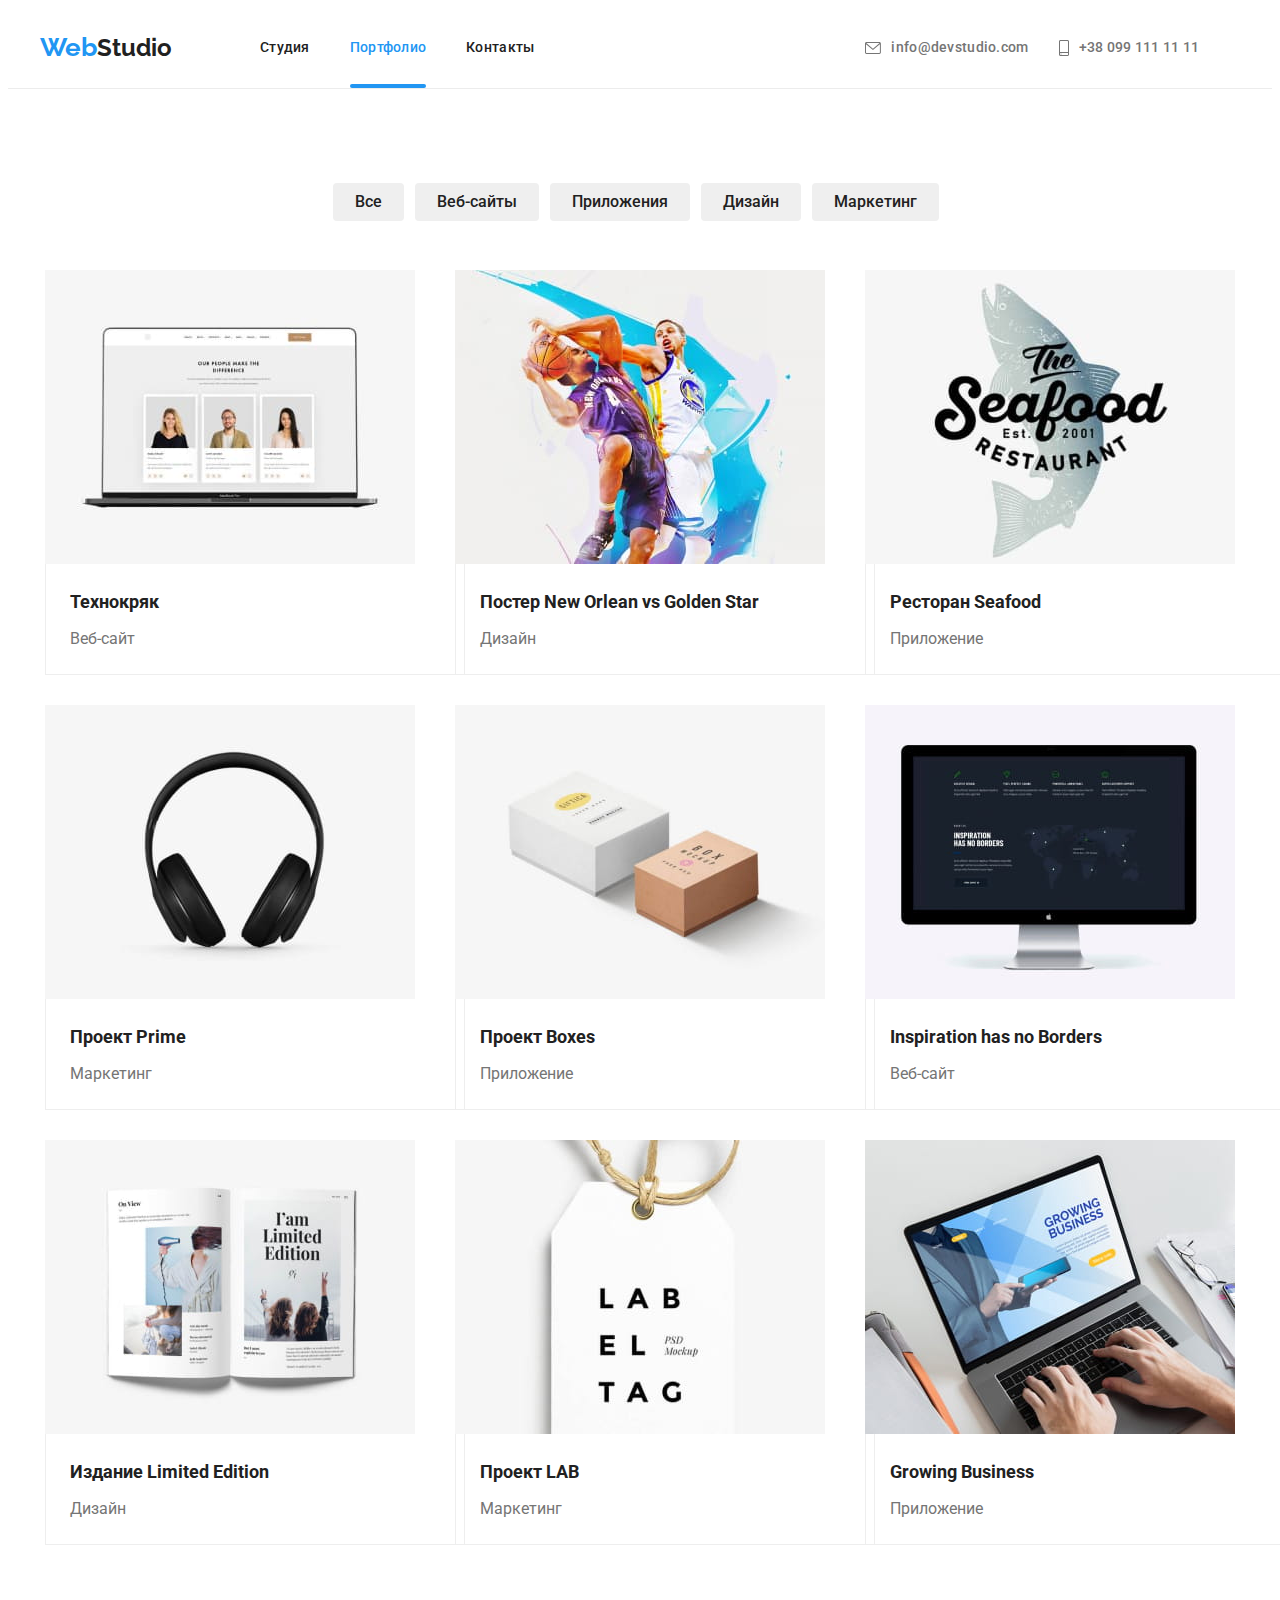
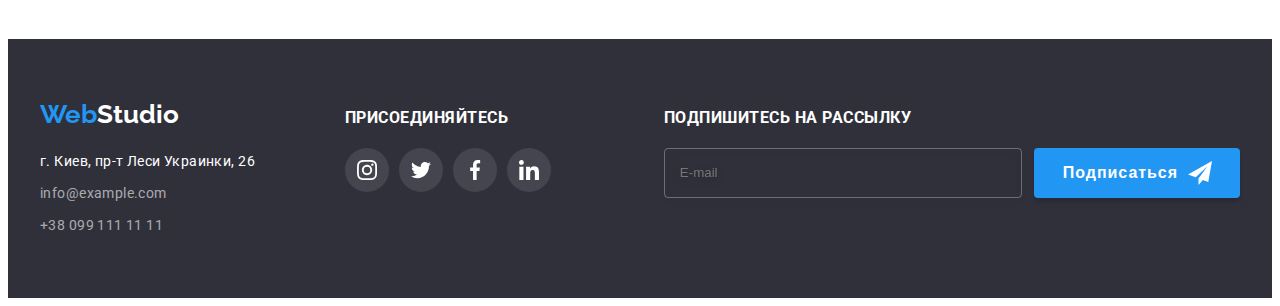
==== commit f6af71a5: "goit-markup-hw-08" ====
--- a/portfolio.html
+++ b/portfolio.html
@@ -150,8 +150,8 @@
                                     srcset="./images/tablet/portfolio/img.webp 1x, ./images/tablet/portfolio/img@2x.webp 2x" 
                                     type="image/webp">
                                 
-                                <source media="(min-width: 480px)" srcset="./images/mobile/portfolio/img.jpg 1x, ./images/mobile/portfolio/img@2x.jpg  2x">
-                                <source media="(min-width: 480px)"
+                                <source media="(min-width: 320px)" srcset="./images/mobile/portfolio/img.jpg 1x, ./images/mobile/portfolio/img@2x.jpg  2x">
+                                <source media="(min-width: 320px)"
                                     srcset="./images/mobile/portfolio/img.webp 1x, ./images/mobile/portfolio/img@2x.webp 2x" 
                                     type="image/webp">
 
@@ -183,9 +183,9 @@
                                         srcset="./images/tablet/portfolio/img-1.webp 1x, ./images/tablet/portfolio/img-1@2x.webp 2x" 
                                         type="image/webp">
                                 
-                                    <source media="(min-width: 480px)"
+                                    <source media="(min-width: 320px)"
                                         srcset="./images/mobile/portfolio/img-1.jpg 1x, ./images/mobile/portfolio/img-1@2x.jpg  2x">
-                                    <source media="(min-width: 480px)"
+                                    <source media="(min-width: 320px)"
                                         srcset="./images/mobile/portfolio/img-1.webp 1x, ./images/mobile/portfolio/img-1@2x.webp 2x" 
                                         type="image/webp">
 
@@ -217,9 +217,9 @@
                                         srcset="./images/tablet/portfolio/img-2.webp 1x, ./images/tablet/portfolio/img-2@2x.webp 2x" 
                                         type="image/webp">
                                 
-                                    <source media="(min-width: 480px)"
+                                    <source media="(min-width: 320px)"
                                         srcset="./images/mobile/portfolio/img-2.jpg 1x, ./images/mobile/portfolio/img-2@2x.jpg  2x">
-                                    <source media="(min-width: 480px)"
+                                    <source media="(min-width: 320px)"
                                         srcset="./images/mobile/portfolio/img-2.webp 1x, ./images/mobile/portfolio/img-2@2x.webp 2x" 
                                         type="image/webp">
 
@@ -250,9 +250,9 @@
                                     <source media="(min-width: 768px)"
                                         srcset="./images/tablet/portfolio/img-3.webp 1x, ./images/tablet/portfolio/img-3@2x.webp 2x" type="image/webp">
                                 
-                                    <source media="(min-width: 480px)"
+                                    <source media="(min-width: 320px)"
                                         srcset="./images/mobile/portfolio/img-3.jpg 1x, ./images/mobile/portfolio/img-3@2x.jpg  2x">
-                                    <source media="(min-width: 480px)"
+                                    <source media="(min-width: 320px)"
                                         srcset="./images/mobile/portfolio/img-3.webp 1x, ./images/mobile/portfolio/img-3@2x.webp 2x" type="image/webp">
                                 <img src="./images/зображення_навушники.jpg" alt="foto headphone">
                             </picture>
@@ -282,9 +282,9 @@
                                         srcset="./images/tablet/portfolio/img-4.webp 1x, ./images/tablet/portfolio/img-4@2x.webp 2x" 
                                         type="image/webp">
                                 
-                                    <source media="(min-width: 480px)"
+                                    <source media="(min-width: 320px)"
                                         srcset="./images/mobile/portfolio/img-4.jpg 1x, ./images/mobile/portfolio/img-4@2x.jpg  2x">
-                                    <source media="(min-width: 480px)"
+                                    <source media="(min-width: 320px)"
                                         srcset="./images/mobile/portfolio/img-4.webp 1x, ./images/mobile/portfolio/img-4@2x.webp 2x" 
                                         type="image/webp">
                                 <img class="imgwork" src="./images/зображення_коробок.jpg" alt="foto Boxes">
@@ -316,9 +316,9 @@
                                         srcset="./images/tablet/portfolio/img-5.webp 1x, ./images/tablet/portfolio/img-5@2x.webp 2x" 
                                         type="image/webp">
                                 
-                                    <source media="(min-width: 480px)"
+                                    <source media="(min-width: 320px)"
                                         srcset="./images/mobile/portfolio/img-5.jpg 1x, ./images/mobile/portfolio/img-5@2x.jpg  2x">
-                                    <source media="(min-width: 480px)"
+                                    <source media="(min-width: 320px)"
                                         srcset="./images/mobile/portfolio/img-5.webp 1x, ./images/mobile/portfolio/img-5@2x.webp 2x" 
                                         type="image/webp">
                                 <img class="imgwork" src="./images/зображення_монітора.jpg" alt="foto monitor">
@@ -348,9 +348,9 @@
                                     <source media="(min-width: 768px)"
                                         srcset="./images/tablet/portfolio/img-6.webp 1x, ./images/tablet/portfolio/img-6@2x.webp 2x" type="image/webp">
                                 
-                                    <source media="(min-width: 480px)"
+                                    <source media="(min-width: 320px)"
                                         srcset="./images/mobile/portfolio/img-6.jpg 1x, ./images/mobile/portfolio/img-6@2x.jpg  2x">
-                                    <source media="(min-width: 480px)"
+                                    <source media="(min-width: 320px)"
                                         srcset="./images/mobile/portfolio/img-6.webp 1x, ./images/mobile/portfolio/img-6@2x.webp 2x" type="image/webp">
                                 <img class="imgwork" src="./images/зображення_журнала.jpg" alt="foto magazine" >
                                 </picture>
@@ -379,9 +379,9 @@
                                     <source media="(min-width: 768px)"
                                         srcset="./images/tablet/portfolio/img-7.webp 1x, ./images/tablet/portfolio/img-7@2x.webp 2x" type="image/webp">
                                 
-                                    <source media="(min-width: 480px)"
+                                    <source media="(min-width: 320px)"
                                         srcset="./images/mobile/portfolio/img-7.jpg 1x, ./images/mobile/portfolio/img-7@2x.jpg  2x">
-                                    <source media="(min-width: 480px)"
+                                    <source media="(min-width: 320px)"
                                         srcset="./images/mobile/portfolio/img-7.webp 1x, ./images/mobile/portfolio/img-7@2x.webp 2x" type="image/webp">
                                 <img class="imgwork" src="./images/зображенння_ярлика.jpg" alt="foto label">
                                 </picture>
@@ -410,9 +410,9 @@
                                     <source media="(min-width: 768px)"
                                         srcset="./images/tablet/portfolio/img-8.webp 1x, ./images/tablet/portfolio/img-8@2x.webp 2x" type="image/webp">
                                 
-                                    <source media="(min-width: 480px)"
+                                    <source media="(min-width: 320px)"
                                         srcset="./images/mobile/portfolio/img-8.jpg 1x, ./images/mobile/portfolio/img-8@2x.jpg  2x">
-                                    <source media="(min-width: 480px)"
+                                    <source media="(min-width: 320px)"
                                         srcset="./images/mobile/portfolio/img-8.webp 1x, ./images/mobile/portfolio/img-8@2x.webp 2x" type="image/webp">
                                 <img class="imgwork" src="./images/зображення_робочого_столу.jpg" alt="foto Growing Business">
                                 </picture>
--- a/css/main.min.css
+++ b/css/main.min.css
@@ -1,2 +1,2 @@
-:root{--main-font: "Roboto", sans-serif;--secondary-font: "Raleway", sans-serif;--accent-color: #212121;--secondary-color: #2196f3;--third-color: #757575;--white-color: #ffffff}* *::before,*::after{box-sizing:border-box}body{font-family:var(--main-font);font-style:normal;font-weight:normal;font-size:14px}img{display:block;max-width:100%}.list{list-style:none}.link{text-decoration:none}h1,h2,h3,h4,h5,h6,p{margin-top:0;margin-bottom:0}ul,ol{margin-top:0;margin-bottom:0}.container{width:100%;padding-left:15px;padding-right:15px}@media screen and (min-width: 480px){.container{width:480px;margin:0 auto}}@media screen and (min-width: 768px){.container{width:768px;margin:0 auto}}@media screen and (min-width: 1200px){.container{width:1200px;margin:0 auto}}.visually-hidden{position:absolute;clip:rect(0 0 0 0);width:1px;height:1px;margin:-1px}.visually-hidden-checkbox{position:absolute !important;clip:rect(1px 1px 1px 1px);clip:rect(1px, 1px, 1px, 1px);padding:0 !important;border:0 !important;height:1px !important;width:1px !important;overflow:hidden}.is-hidden{opacity:0;visibility:hidden;pointer-events:none}.logo,.logo-footer,.logo-text{font-family:var(--secondary-font);font-weight:bold;font-size:26px;line-height:1.19;color:var(--accent-color)}.logo-text{color:var(--secondary-color)}.menu{display:none}.auth-nav{display:none}.header__container{display:flex;align-items:center}.burger-btn{background-color:transparent;border:none;cursor:pointer;padding:0;line-height:0;transition:fill 250ms cubic-bezier(0.4, 0, 0.2, 1)}.burger-btn__icon{width:40px;height:40px}.burger-btn:hover,.burger-btn:focus{fill:var(--secondary-color)}.header{padding-top:16px;padding-bottom:16px}.close-burger{background-color:transparent;border:none;cursor:pointer;padding:0;line-height:0}.close-burger__icon{width:40px;height:40px;cursor:pointer}.close-burger:hover,.close-burger:focus{fill:var(--secondary-color)}.mobile-menu-container{position:relative;padding-top:48px;padding-bottom:48px;padding-left:15px}.mobile-menu_close-btn{position:absolute;top:10px;right:15px}.mobile-list__link{text-decoration:none;font-weight:500;font-size:40px;line-height:47px;text-align:center;letter-spacing:0.02em;padding-left:25px;color:#212121;transition:color 250ms cubic-bezier(0.4, 0, 0.2, 1)}.mobile-list__link:hover,.mobile-list__link:focus{color:var(--secondary-color);fill:var(--secondary-color)}.mobile-list{padding:0}.mobile-list__iteam:not(:last-child){padding-bottom:32px}.mobile-nav,.mobile-social{padding:0}.burger-list{margin-bottom:302px}.bord{border-bottom:1px solid #ECECEC}.navigation{display:flex;align-items:center}.mobile-menu{position:fixed;z-index:100;top:0;left:0;width:100vw;height:100vh;background-color:#ffffff;opacity:0;visibility:hidden;pointer-events:none;transition:opacity 250ms linear, visibility 250ms linear}.mobile-menu.is-open{opacity:1;visibility:visible;pointer-events:auto}.mobile-mail__link{font-style:normal;font-weight:500;font-size:24px;line-height:1.16;padding-left:25px;color:#757575}.mobile-tell__link{font-style:normal;font-weight:500;font-size:34px;line-height:1.17;padding-left:25px;color:#2196F3}.mobile-tell{padding-bottom:25px}.burger-nav{margin-bottom:64px}.mobile-social{position:relative;display:flex;flex-wrap:wrap;padding-left:25px}.mobile-social__link{justify-content:left;width:100%;font-style:normal;font-weight:500;font-size:18px;line-height:1.22;color:#2196F3}.mobile-social__list:not(:first-child){margin-left:10px}.mobile-social__list:not(:last-child){border-right:1px solid rgba(33,33,33,0.2);padding-right:10px}.mobile-social__list{margin-right:0}@media screen and (max-width: 767px){.header__container{justify-content:space-between}}@media screen and (min-width: 768px){.mobile-social__list:after{content:"";position:absolute;top:10px;width:22px;height:0px;border-bottom:1px solid rgba(33,33,33,0.2);transform:rotate(90deg)}.header{padding:0}.logo{margin-right:88px}.burger-btn{display:none}.header-cont{display:flex;align-items:center}.mobil-nav{width:100%}.header-link{padding-top:32px;padding-bottom:32px}.auth-nav{display:block;align-items:center;margin-left:80px;padding-top:21px;padding-bottom:21px}.menu{display:flex;align-items:center;padding-left:0px}.menu__item:not(:last-child){margin-right:40px}.mail-link{display:flex;align-items:center;text-decoration:none;font-weight:500;text-align:center;line-height:1.14;letter-spacing:0.02em;margin-left:auto;margin-bottom:10px;color:var(--third-color);padding:0;transition:color 250ms cubic-bezier(0.4, 0, 0.2, 1)}.mail-link:hover,.mail-link:focus{color:var(--secondary-color);fill:var(--secondary-color)}.tel-link{display:flex;align-items:center;text-decoration:none;font-weight:500;text-align:center;line-height:1.14;letter-spacing:0.02em;color:var(--third-color);padding:0;transition:color 250ms cubic-bezier(0.4, 0, 0.2, 1)}.tel-link:hover,.tel-link:focus{color:var(--secondary-color);fill:var(--secondary-color)}.icon-mail{width:16px;height:12px;margin-right:10px;fill:currentColor}.icon-mail:hover,.icon-mail:focus{fill:var(--secondary-color)}.icon-phon{width:10px;height:16px;margin-right:10px;fill:currentColor}.icon-phon:hover,.icon-phon:focus{fill:var(--secondary-color)}.menu__link{font-weight:500;line-height:1.14;letter-spacing:0.02em;color:var(--accent-color);transition:color 250ms cubic-bezier(0.4, 0, 0.2, 1)}.menu__link:hover,.menu__link:focus{color:var(--secondary-color)}.menu__link.current:after{content:"";width:100%;height:4px;position:absolute;background:#2196F3;border-radius:2px;display:block;bottom:-5px}.logo{font-family:var(--secondary-font);font-weight:bold;font-size:24px;line-height:1.1;color:var(--accent-color)}.current{color:var(--secondary-color);position:relative}}@media screen and (min-width: 1200px){.mobile-social__list:after{content:"";position:absolute;top:10px;width:22px;height:0px;border-bottom:1px solid rgba(33,33,33,0.2);transform:rotate(90deg)}.logo{padding-top:24px;padding-bottom:25px}.auth-nav{display:flex;align-items:center;margin-left:331px;padding-left:0px}.menu{display:flex;align-items:center;padding-left:0px}.menu__item:not(:last-child){margin-right:40px}.mail-link{display:flex;align-items:center;text-decoration:none;font-weight:500;text-align:center;line-height:1.14;letter-spacing:0.02em;margin-right:30px;margin-bottom:0;color:var(--third-color);transition:color 250ms cubic-bezier(0.4, 0, 0.2, 1)}.mail-link:hover,.mail-link:focus{color:var(--secondary-color);fill:var(--secondary-color)}.tel-link{display:flex;align-items:center;text-decoration:none;font-weight:500;text-align:center;line-height:1.14;letter-spacing:0.02em;margin-bottom:0;color:var(--third-color);transition:color 250ms cubic-bezier(0.4, 0, 0.2, 1)}.tel-link:hover,.tel-link:focus{color:var(--secondary-color);fill:var(--secondary-color)}.icon-mail{width:16px;height:12px;margin-right:10px;fill:currentColor}.icon-mail:hover,.icon-mail:focus{fill:var(--secondary-color)}.icon-phon{width:10px;height:16px;margin-right:10px;fill:currentColor}.icon-phon:hover,.icon-phon:focus{fill:var(--secondary-color)}.menu__link{font-weight:500;line-height:1.14;letter-spacing:0.02em;color:var(--accent-color);transition:color 250ms cubic-bezier(0.4, 0, 0.2, 1)}.menu__link:hover,.menu__link:focus{color:var(--secondary-color)}.menu__link.current:after{content:"";width:100%;height:4px;position:absolute;background:#2196F3;border-radius:2px;display:block;bottom:-1px}.current{color:var(--secondary-color);position:relative}}.hero__title{font-family:var(--main-font);font-weight:900;font-size:44px;line-height:1.36;margin-bottom:30px;color:var(--white-color)}.hero{padding-top:200px;padding-bottom:200px;text-align:center;color:var(--white-color);background:#C4C4C4;background-image:linear-gradient(to right, rgba(47,48,58,0.4), rgba(47,48,58,0.4)),url(../images/bd.jpg);background-repeat:no-repeat;background-position:center;background-size:cover;max-width:1600px;margin:auto}.modal-btn{background-color:var(--secondary-color);box-shadow:0px 4px 4px rgba(0,0,0,0.15);font-weight:bold;font-size:16px;line-height:1.88;cursor:pointer;padding:12px 32px;border-radius:4px;color:var(--white-color);border:none;transition:background-color 250ms cubic-bezier(0.4, 0, 0.2, 1)}.modal-btn:hover,.modal-btn:focus{background-color:#188CE8}.skill{padding-top:60px;padding-bottom:60px}.skill__item:not(:last-child){margin-bottom:30px}.skill__roster{padding-left:0;margin-right:0}.icon-group{display:flex;align-items:center;justify-content:center;width:100%;height:120px;background:#f5f4fa;border-radius:4px;margin-bottom:30px}.skill__description{font-family:var(--main-font);font-size:14px;line-height:24px;letter-spacing:0.03em;color:var(--third-color)}.roster__title{font-weight:bold;line-height:1.15;text-align:center;letter-spacing:0.03em;color:var(--accent-color)}.roster_down{margin-bottom:10px}@media screen and (min-width: 768px){.skill__roster{display:flex;flex-wrap:wrap;margin-right:-30px;margin-bottom:-30px}.roster__title{text-align:left}.skill__item{width:354px;height:251px;margin-bottom:30px;margin-right:30px}}@media screen and (min-width: 768px) and (min-width: 1200px){.skill{padding-bottom:0}.skill__roster{display:flex;flex-wrap:nowrap}.skill__item{flex-basis:calc((100%-120) / 4);width:270px;height:251px}}.work{padding-top:94px;padding-bottom:94px}.work__roster{display:flex;padding-left:0;justify-content:space-between;margin-top:50px}.work__title{font-weight:bold;font-size:36px;line-height:1.17;text-align:center;margin-bottom:50px;color:var(--accent-color);margin:0px}.work__top{width:370px;position:relative}.work__list{font-family:var(--main-font);font-weight:bold;line-height:1.14;width:100%;height:70px;right:0;bottom:0;position:absolute;display:flex;justify-content:center;align-items:center;text-transform:uppercase;color:#FFFFFF;background:rgba(47,48,58,0.8)}@media screen and (max-width: 1199px){.work{display:none}}.team{background-color:#f5f4fa;padding-top:66px;padding-bottom:60px}.team__title{font-weight:bold;font-size:28px;line-height:1.17;text-align:center;margin-bottom:24px;color:var(--accent-color)}.team__roster{padding:0}.team__member{font-size:16px;line-height:0.84;font-weight:500;text-align:center;color:var(--accent-color)}.team__activity{font-size:16px;line-height:1.89;margin-top:10px;margin-bottom:16px;text-align:center;color:var(--third-color)}.team-describe{padding:30px;padding-left:32px;padding-right:32px;background-color:var(--white-color);width:100%}.social-list{padding:0;display:flex;justify-content:center}.social-list-icon{width:20px;height:20px}.social-list-link{display:flex;align-items:center;justify-content:center;width:44px;height:44px;border-radius:50%;fill:#afb1b8;background-color:#ffffff;transition:background-color 250ms cubic-bezier(0.4, 0, 0.2, 1),fill 250ms cubic-bezier(0.4, 0, 0.2, 1)}.social-list-link:hover,.social-list-link:focus{fill:#ffffff;background-color:#2196f3}.team__list{margin-bottom:30px}@media screen and (min-width: 768px){.team__roster{display:flex;flex-wrap:wrap;margin-left:-30px}.team__list{flex-basis:calc((100% - 60px) / 2);margin-left:30px;width:100%;height:536px}}@media screen and (min-width: 1200px){.team__title{font-size:36px;line-height:1.16}.team{padding-top:94px;padding-bottom:94px}.team__roster{display:flex;flex-wrap:wrap;margin-left:-30px}.team__list{flex-basis:calc((100% - 120px) / 4);margin-left:30px;width:100%;height:436px}.team__list{box-shadow:0px 1px 3px var(--third-color);border-radius:0px 0px 4px 4px;margin-bottom:0px}.team__member,.team__activity{background-color:#ffffff;border-radius:3px}.team__title{font-weight:bold;font-size:36px;line-height:1.17;text-align:center;margin-bottom:50px;color:var(--accent-color)}.team__member,.team__activity{background-color:#ffffff;border-radius:3px}}.clients{padding-top:88px;padding-bottom:88px}.icon-list{width:170px;height:92px;margin:0 auto;margin-top:30px}.clients-list{padding-left:0}.icon-list-link{display:flex;justify-content:center;align-items:center;border:1px solid #afb1b8;border-radius:4px;width:100%;height:100%;fill:#afb1b8;transition:fill 250ms cubic-bezier(0.4, 0, 0.2, 1),border 250ms cubic-bezier(0.4, 0, 0.2, 1)}.icon-list-link:hover,.icon-list-link:focus{fill:var(--secondary-color);border:1px solid var(--secondary-color);border-radius:4px}.clients-list-icon{display:flex;align-items:center;justify-content:center}@media screen and (min-width: 480px){.clients-list{display:flex;align-items:center;flex-wrap:wrap;margin-top:-30px;margin-left:-30px;padding:0}.icon-list{flex-basis:calc((100% - 60px) / 2);margin-top:30px;margin-left:30px}.icon-list{width:100%;height:92px}}@media screen and (min-width: 768px){.clients-list{display:flex;align-items:center;flex-wrap:wrap;margin-top:-30px;margin-left:-30px;padding:0}.icon-list{flex-basis:calc((100% - 90px) / 3);margin-top:30px;margin-left:30px}.icon-list{width:226px;height:92px}}@media screen and (min-width: 1200px){.clients-list{display:flex;align-items:center;flex-wrap:wrap;margin-top:-30px;margin-left:-30px}.icon-list{flex-basis:calc((100% - 30px) / 7);margin-top:30px;margin-left:30px}.icon-list{width:170px;height:92px}}.backdrop{position:fixed;top:0;left:0;width:100vw;height:100vh;background:rgba(0,0,0,0.2);transition:opacity 250ms cubic-bezier(0.4, 0, 0.2, 1),visibility 250ms cubic-bezier(0.4, 0, 0.2, 1)}.modal{position:absolute;top:50%;left:50%;width:528px;height:581px;background-color:#ffffff;transform:translate(-50%, -50%);padding:40px}.close-btn{position:absolute;top:8px;right:8px;width:30px;height:30px;border-radius:50%;border:1px solid rgba(0,0,0,0.1);background-color:transparent;cursor:pointer;padding:0}.modal-form{display:flex;flex-direction:column}.modal-form-head{font-family:var(--main-font);font-weight:bold;font-size:20px;line-height:1.15;text-align:center;margin-bottom:12px}.modal-form-field{font-family:var(--main-font);font-weight:normal;font-size:12px;line-height:1.16;color:#757575;margin-bottom:10px}.modal-form-input-wrapper{position:relative;margin-top:4px;display:block}.modal-form-icon{position:absolute;width:18px;height:18px;fill:#212121;top:50%;left:12px;transform:translateY(-50%);transition:fill 250ms cubic-bezier(0.4, 0, 0.2, 1)}.modal-form-message{width:100%;height:120px;margin-top:6px;padding:12px 18px;border:1px solid rgba(33,33,33,0.2);border-radius:4px;resize:none;transition:border-color 250ms cubic-bezier(0.4, 0, 0.2, 1)}.modal-form-message::placeholder{color:rgba(117,117,117,0.5)}.modal-form-message:focus{outline:none;border-color:var(--secondary-color)}.modal-form-checkbox-label{display:flex;align-items:center;margin-bottom:30px;font-weight:normal;font-size:14px;line-height:1.7;color:#757575;justify-content:center;letter-spacing:0.03em}.modal-form-checkbox-label::before{display:block;content:"";width:16px;height:16px;border:1px solid #212121;border-radius:3px;cursor:pointer;margin-right:7px;background-position:70% 60%;transition:border-color 250ms cubic-bezier(0.4, 0, 0.2, 1)}.modal-form-checkbox:checked+.modal-form-checkbox-label::before{background-image:url(../images/icon.check.svg);background-repeat:no-repeat;border:1px solid var(--secondary-color)}.modal-form-checkbox:focus+.modal-form-checkbox-label::before{border-color:var(--secondary-color)}.modal-form-label-link{text-decoration:underline;color:#2196f3}.button-form{background-color:var(--secondary-color);padding:10px 28px 10px 29px;box-shadow:0px 4px 4px rgba(0,0,0,0.15);border-radius:4px;border:none;font-weight:700;font-size:16px;line-height:1.87;letter-spacing:0.06em;color:var(--white-color);margin-left:12px;cursor:pointer;display:flex;align-items:center;transition:background-color 250ms cubic-bezier(0.4, 0, 0.2, 1)}.button-form:hover,.button-form:focus{background-color:#188ce8}.input-form-field{width:100%;height:40px;border:1px solid rgba(33,33,33,0.2);border-radius:4px;padding-left:42px;transition:border-color 250ms cubic-bezier(0.4, 0, 0.2, 1)}.input-form-field:focus{outline:none;border-color:var(--secondary-color)}.input-form-field:focus+.modal-form-icon{fill:var(--secondary-color)}.form-modal-btn{margin:auto;width:200px;padding-top:10px;padding-bottom:10px;font-weight:700;font-size:16px;line-height:1.88;letter-spacing:0.06em;color:#ffffff;background-color:var(--secondary-color);border:none;box-shadow:0px 4px 4px rgba(0,0,0,0.15);border-radius:4px;transition:background-color 250ms cubic-bezier(0.4, 0, 0.2, 1);cursor:pointer}.form-modal-btn:hover,.form-modal-btn:focus{background-color:#188ce8}.svg-form-footer{margin-left:10px}.singup-footer-form{width:358px;height:50px;border:1px solid rgba(255,255,255,0.3);box-sizing:border-box;filter:drop-shadow(0px 4px 4px rgba(0,0,0,0.15));border-radius:4px;background-color:transparent;padding:15px;color:#ffffff}.singup-footer-form:focus{outline:none;border-color:var(--secondary-color)}.location{font-style:normal;line-height:1.71;letter-spacing:0.03em;color:var(--white-color)}.footer{background:#2f303a;padding-top:60px;padding-bottom:60px}.communication-mail{font-style:normal;line-height:1.71;letter-spacing:0.03em;color:rgba(255,255,255,0.6);transition:color 250ms cubic-bezier(0.4, 0, 0.2, 1)}.communication-mail:hover,.communication-mail:focus{color:var(--secondary-color)}.logo-footer{padding:auto}.logo-txt{color:var(--white-color)}.communication-tel{font-style:normal;line-height:1.71;letter-spacing:0.03em;color:rgba(255,255,255,0.6);transition:color 250ms cubic-bezier(0.4, 0, 0.2, 1)}.communication-tel:hover,.communication-tel:focus{color:var(--secondary-color)}.footer-address{margin-top:20px}.footer-mail{margin-top:8px}.footer-tel{margin-top:8px}.footer-right-title{font-weight:bold;line-height:1.14;letter-spacing:0.03em;text-transform:uppercase;margin-bottom:20px;color:var(--white-color)}.footer-list{display:flex;justify-content:center;padding:0}.foter-icon:not(:last-child){margin-right:10px}.footer-list-social{display:flex;align-items:center;justify-content:center;width:44px;height:44px;border-radius:50%;background-color:rgba(255,255,255,0.1);fill:#ffffff;transition:background-color 250ms cubic-bezier(0.4, 0, 0.2, 1)}.footer-list-social:hover,.footer-list-social:focus{background-color:var(--secondary-color)}.footer-list-icon{width:20px;height:20px}.communication{margin:0px;padding-left:0px}@media screen and (max-width: 479px), (min-width: 480px){.logo-second{text-align:center;padding:0}.logo-text{font-size:26px;line-height:1.19}.form-footer{text-align:center;padding:0px;margin-top:60px}.singup-footer-form{margin-bottom:20px;width:100%}.btn-form{margin:0 auto}.footer-right-box{text-align:center;padding:0;margin-top:60px}}@media screen and (min-width: 768px){.footer-information{display:flex;flex-direction:row;flex-wrap:wrap;justify-content:space-around;align-items:baseline}.singup-footer-form{width:450px}}@media screen and (min-width: 1200px){.footer{background:#2f303a;padding-top:60px;padding-bottom:60px}.btn-input{display:flex}.form-footer{text-align:left;padding:0;margin:0}.logo-second{text-align:left;padding:0;margin-right:70px}.footer-right-box{text-align:left;padding:0;margin-top:0px;margin-right:93px}.singup-footer-form{margin:0;width:358px}.button-form{margin-left:12px}.footer-information{justify-content:space-between}}.card-title{font-family:var(--main-font);font-weight:bold;font-size:18px;line-height:2;color:var(--accent-color)}.card-text{font-family:var(--main-font);font-size:16px;line-height:1.88;margin-top:4px;color:var(--third-color)}.description{padding:20px 24px;border-left:1px solid #EEEEEE;border-right:1px solid #EEEEEE;border-bottom:1px solid #EEEEEE}.card-list{padding:0px}.portfolio-card{padding:0;display:flex;justify-content:center}.card-way{transition:box-shadow 250ms cubic-bezier(0.4, 0, 0.2, 1);display:block}.card-way:hover,.card-way:focus{display:block;box-shadow:0px 1px 1px rgba(0,0,0,0.12),0px 4px 4px rgba(0,0,0,0.06),1px 4px 6px rgba(0,0,0,0.16)}.card-way:hover:hover .overlay,.card-way:hover:focus .overlay,.card-way:focus:hover .overlay,.card-way:focus:focus .overlay{transform:translateY(0%)}.img-overlay{position:relative;overflow:hidden}.overlay{position:absolute;background:rgba(33,150,243,0.9);color:#FFFFFF;top:0;left:0;width:100%;height:105%;overflow:auto;padding:63px 24px;font-family:var(--main-font);font-size:18px;line-height:1.5;letter-spacing:0.03em;transform:translateY(100%);transition:transform 250ms cubic-bezier(0.4, 0, 0.2, 1)}@media screen and (min-width: 480px){.nav{text-align:left;padding:0px;margin-top:60px;margin-bottom:40px}.list-butt{margin-bottom:15px}.portfolio-card{width:450px}.description{width:100%}}@media screen and (max-width: 767px){.portfolio-card:not(:last-child){margin-bottom:30px}}@media screen and (min-width: 768px){.card-list{display:flex;flex-wrap:wrap;margin-left:-30px;margin-top:-30px}.portfolio-card{width:354px;flex-basis:calc((100% - 60px)/2);margin-left:30px;margin-top:30px}}@media screen and (min-width: 1200px){.card-list{display:flex;flex-wrap:wrap;margin-left:-30px;margin-top:-30px}.portfolio-card{flex-basis:calc((100% - 90px)/3);margin-left:30px;margin-top:30px}}.nav-button{font-family:var(--main-font);font-weight:500;font-style:normal;font-size:16px;line-height:1.62;cursor:pointer;border:none;border-radius:4px;padding:6px 22px;color:var(--accent-color);transition:background-color 250ms cubic-bezier(0.4, 0, 0.2, 1),color 250ms cubic-bezier(0.4, 0, 0.2, 1),box-shadow 250ms cubic-bezier(0.4, 0, 0.2, 1)}.nav-button:hover,.nav-button:focus{background-color:var(--secondary-color);color:var(--white-color);box-shadow:0px 3px 1px rgba(0,0,0,0.1),0px 1px 2px rgba(0,0,0,0.08),0px 2px 2px rgba(0,0,0,0.12);border-radius:4px}.card-list{padding-bottom:60px}.nav{text-align:left;padding:0px;padding-top:60px}.list-butt{display:inline-block}.list-butt:not(:last-child){margin-right:8px;margin-bottom:15px}@media screen and (min-width: 480px){.nav{text-align:left;padding:0px;padding-top:60px;margin-top:0}.card-list{padding-bottom:60px}.list-butt{margin-bottom:15px}}@media screen and (min-width: 768px){.nav{text-align:center;padding:0px;margin-top:0;margin-bottom:14px;padding-top:60px}}.card-list{padding-bottom:60px}@media screen and (min-width: 1200px){.nav{margin-top:0;margin-bottom:34px;padding-top:100px}.card-list{padding-bottom:94px}}
+:root{--main-font: "Roboto", sans-serif;--secondary-font: "Raleway", sans-serif;--accent-color: #212121;--secondary-color: #2196f3;--third-color: #757575;--white-color: #ffffff}* *::before,*::after{box-sizing:border-box}body{font-family:var(--main-font);font-style:normal;font-weight:normal;font-size:14px}img{display:block;max-width:100%}.list{list-style:none}.link{text-decoration:none}h1,h2,h3,h4,h5,h6,p{margin-top:0;margin-bottom:0}ul,ol{margin-top:0;margin-bottom:0}.container{width:100%;padding-left:15px;padding-right:15px}@media screen and (min-width: 480px){.container{width:480px;margin:0 auto}}@media screen and (min-width: 768px){.container{width:768px;margin:0 auto}}@media screen and (min-width: 1200px){.container{width:1200px;margin:0 auto}}.visually-hidden{position:absolute;clip:rect(0 0 0 0);width:1px;height:1px;margin:-1px}.visually-hidden-checkbox{position:absolute !important;clip:rect(1px 1px 1px 1px);clip:rect(1px, 1px, 1px, 1px);padding:0 !important;border:0 !important;height:1px !important;width:1px !important;overflow:hidden}.is-hidden{opacity:0;visibility:hidden;pointer-events:none}.logo,.logo-footer,.logo-text{font-family:var(--secondary-font);font-weight:bold;font-size:26px;line-height:1.19;color:var(--accent-color)}.logo-text{color:var(--secondary-color)}.menu{display:none}.auth-nav{display:none}.header__container{display:flex;align-items:center}.burger-btn{background-color:transparent;border:none;cursor:pointer;padding:0;line-height:0;transition:fill 250ms cubic-bezier(0.4, 0, 0.2, 1)}.burger-btn__icon{width:40px;height:40px}.burger-btn:hover,.burger-btn:focus{fill:var(--secondary-color)}.header{padding-top:16px;padding-bottom:16px}.close-burger{background-color:transparent;border:none;cursor:pointer;padding:0;line-height:0}.close-burger__icon{width:40px;height:40px;cursor:pointer}.close-burger:hover,.close-burger:focus{fill:var(--secondary-color)}.mobile-menu-container{position:relative;display:flex;flex-direction:column;padding-top:48px;padding-bottom:48px;padding-left:40px;height:100%}.mobile-menu_close-btn{position:absolute;top:10px;right:15px}.mobile-list__link{text-decoration:none;font-weight:500;font-size:40px;line-height:47px;text-align:center;letter-spacing:0.02em;color:#212121;transition:color 250ms cubic-bezier(0.4, 0, 0.2, 1)}.mobile-list__link:hover,.mobile-list__link:focus{color:var(--secondary-color);fill:var(--secondary-color)}.mobile-list{padding:0}.mobile-list__iteam:not(:last-child){padding-bottom:32px}.mobile-nav,.mobile-social{padding:0}.bord{border-bottom:1px solid #ECECEC}.navigation{display:flex;align-items:center}.mobile-menu{position:fixed;z-index:100;top:0;left:0;width:100vw;height:100vh;background-color:#ffffff;opacity:0;visibility:hidden;pointer-events:none;transition:opacity 250ms linear, visibility 250ms linear}.mobile-menu.is-open{opacity:1;visibility:visible;pointer-events:auto}.mobile-mail__link{font-style:normal;font-weight:500;font-size:24px;line-height:1.16;color:#757575}.mobile-tell__link{font-style:normal;font-weight:500;font-size:34px;line-height:1.17;margin-right:auto;color:#2196F3}.mobile-tell{margin-bottom:25px}.burger-nav{margin-top:auto;margin-bottom:64px}.mobile-social{position:relative;display:flex;flex-wrap:wrap}.mobile-social__link{justify-content:left;width:100%;font-style:normal;font-weight:500;font-size:18px;line-height:1.22;color:#2196F3}.mobile-social__list:not(:first-child){margin-left:10px}.mobile-social__list:not(:last-child){border-right:1px solid rgba(33,33,33,0.2);padding-right:10px}.mobile-social__list{margin-right:0}@media screen and (max-width: 404px){.mobile-social__list:not(:last-child){margin-left:10px}.mobile-social{margin-left:-10px}.mobile-tell__link{font-size:31px}}@media screen and (max-width: 767px){.header__container{justify-content:space-between}}@media screen and (min-width: 768px){.mobile-social__list:after{content:"";position:absolute;top:10px;width:22px;height:0px;border-bottom:1px solid rgba(33,33,33,0.2);transform:rotate(90deg)}.header{padding:0}.logo{margin-right:88px}.burger-btn{display:none}.header-cont{display:flex;align-items:center}.mobil-nav{width:100%}.header-link{padding-top:32px;padding-bottom:32px}.auth-nav{display:block;align-items:center;margin-left:80px;padding-top:21px;padding-bottom:21px}.menu{display:flex;align-items:center;padding-left:0px}.menu__item:not(:last-child){margin-right:40px}.mail-link{display:flex;align-items:center;text-decoration:none;font-weight:500;text-align:center;line-height:1.14;letter-spacing:0.02em;margin-left:auto;margin-bottom:10px;color:var(--third-color);padding:0;transition:color 250ms cubic-bezier(0.4, 0, 0.2, 1)}.mail-link:hover,.mail-link:focus{color:var(--secondary-color);fill:var(--secondary-color)}.tel-link{display:flex;align-items:center;text-decoration:none;font-weight:500;text-align:center;line-height:1.14;letter-spacing:0.02em;color:var(--third-color);padding:0;transition:color 250ms cubic-bezier(0.4, 0, 0.2, 1)}.tel-link:hover,.tel-link:focus{color:var(--secondary-color);fill:var(--secondary-color)}.icon-mail{width:16px;height:12px;margin-right:10px;fill:currentColor}.icon-mail:hover,.icon-mail:focus{fill:var(--secondary-color)}.icon-phon{width:10px;height:16px;margin-right:10px;fill:currentColor}.icon-phon:hover,.icon-phon:focus{fill:var(--secondary-color)}.menu__link{font-weight:500;line-height:1.14;letter-spacing:0.02em;color:var(--accent-color);transition:color 250ms cubic-bezier(0.4, 0, 0.2, 1)}.menu__link:hover,.menu__link:focus{color:var(--secondary-color)}.menu__link.current:after{content:"";width:100%;height:4px;position:absolute;background:#2196F3;border-radius:2px;display:block;bottom:-2px}.logo{font-family:var(--secondary-font);font-weight:bold;font-size:24px;line-height:1.1;color:var(--accent-color)}.current{color:var(--secondary-color);position:relative}}@media screen and (min-width: 1200px){.mobile-social__list:after{content:"";position:absolute;top:10px;width:22px;height:0px;border-bottom:1px solid rgba(33,33,33,0.2);transform:rotate(90deg)}.logo{padding-top:24px;padding-bottom:25px}.auth-nav{display:flex;align-items:center;margin-left:331px;padding-left:0px}.menu{display:flex;align-items:center;padding-left:0px}.menu__item:not(:last-child){margin-right:40px}.mail-link{display:flex;align-items:center;text-decoration:none;font-weight:500;text-align:center;line-height:1.14;letter-spacing:0.02em;margin-right:30px;margin-bottom:0;color:var(--third-color);transition:color 250ms cubic-bezier(0.4, 0, 0.2, 1)}.mail-link:hover,.mail-link:focus{color:var(--secondary-color);fill:var(--secondary-color)}.tel-link{display:flex;align-items:center;text-decoration:none;font-weight:500;text-align:center;line-height:1.14;letter-spacing:0.02em;margin-bottom:0;color:var(--third-color);transition:color 250ms cubic-bezier(0.4, 0, 0.2, 1)}.tel-link:hover,.tel-link:focus{color:var(--secondary-color);fill:var(--secondary-color)}.icon-mail{width:16px;height:12px;margin-right:10px;fill:currentColor}.icon-mail:hover,.icon-mail:focus{fill:var(--secondary-color)}.icon-phon{width:10px;height:16px;margin-right:10px;fill:currentColor}.icon-phon:hover,.icon-phon:focus{fill:var(--secondary-color)}.menu__link{font-weight:500;line-height:1.14;letter-spacing:0.02em;color:var(--accent-color);transition:color 250ms cubic-bezier(0.4, 0, 0.2, 1)}.menu__link:hover,.menu__link:focus{color:var(--secondary-color)}.menu__link.current:after{content:"";width:100%;height:4px;position:absolute;background:#2196F3;border-radius:2px;display:block;bottom:-1px}.current{color:var(--secondary-color);position:relative}}.hero{padding-top:118px;padding-bottom:118px;text-align:center}.hero__title{font-family:var(--main-font);font-weight:900;font-size:26px;line-height:42px;color:var(--white-color);text-align:center;letter-spacing:0.06em;margin-bottom:30px}.hero{text-align:center;background-image:linear-gradient(rgba(47,48,58,0.4), rgba(47,48,58,0.4)),url(../images/mobile/bg-main.jpg);background-size:cover;background-repeat:repeat;background-position:center;max-width:1600px;margin:0 auto}@media screen and (min-device-pixel-ratio: 2) and (min-width: 320px), screen and (min-resolution: 192dpi) and (min-width: 320px), screen and (min-resolution: 2dppx) and (min-width: 320px){.hero{background-image:linear-gradient(rgba(47,48,58,0.4), rgba(47,48,58,0.4)),url(../images/mobile/bg-main@2x.jpg)}}@media screen and (min-width: 480px){.hero{background-image:linear-gradient(rgba(47,48,58,0.4), rgba(47,48,58,0.4)),url(../images/tablet/bg-main.jpg);background-size:cover;background-repeat:repeat;background-position:center}}@media screen and (min-device-pixel-ratio: 2) and (min-width: 480px), screen and (min-resolution: 120dpi) and (min-width: 480px), screen and (min-resolution: 2dppx) and (min-width: 480px){.hero{background-image:linear-gradient(rgba(47,48,58,0.4), rgba(47,48,58,0.4)),url(../images/tablet/bg-main@2x.jpg)}}@media screen and (min-width: 768px){.hero{background-image:linear-gradient(rgba(47,48,58,0.4), rgba(47,48,58,0.4)),url(../images/deckstope/bg-main.jpg);background-size:cover;background-repeat:repeat;background-position:center}}@media screen and (min-device-pixel-ratio: 2) and (min-width: 768px), screen and (min-resolution: 192dpi) and (min-width: 768px), screen and (min-resolution: 2dppx) and (min-width: 768px){.hero{background-image:linear-gradient(rgba(47,48,58,0.4), rgba(47,48,58,0.4)),url(../images/deckstope/bg-main@2x.jpg)}}@media screen and (min-width: 1200px){.hero{background-image:linear-gradient(rgba(47,48,58,0.4), rgba(47,48,58,0.4)),url(../images/deckstope/bg-main.jpg);padding-top:200px;padding-bottom:200px;text-align:center}.hero__title{font-size:44px;line-height:1.36;letter-spacing:0.06em}}@media screen and (min-device-pixel-ratio: 2) and (min-width: 1200px), screen and (min-resolution: 192dpi) and (min-width: 1200px), screen and (min-resolution: 2dppx) and (min-width: 1200px){.hero{background-image:linear-gradient(rgba(47,48,58,0.4), rgba(47,48,58,0.4)),url(../images/deckstope/bg-main@2x.jpg);padding-top:200px;padding-bottom:200px;text-align:center}.hero__title{font-size:44px;line-height:1.36;letter-spacing:0.06em}}.modal-btn{background-color:var(--secondary-color);box-shadow:0px 4px 4px rgba(0,0,0,0.15);font-weight:bold;font-size:16px;line-height:1.88;cursor:pointer;padding:12px 32px;border-radius:4px;color:var(--white-color);border:none;transition:background-color 250ms cubic-bezier(0.4, 0, 0.2, 1)}.modal-btn:hover,.modal-btn:focus{background-color:#188CE8}.skill{padding-top:60px;padding-bottom:60px}.skill__item:not(:last-child){margin-bottom:30px}.skill__roster{padding-left:0;margin-right:0}.icon-group{display:flex;align-items:center;justify-content:center;width:100%;height:120px;background:#f5f4fa;border-radius:4px;margin-bottom:30px}.skill__description{font-family:var(--main-font);font-size:14px;line-height:24px;letter-spacing:0.03em;color:var(--third-color)}.roster__title{font-weight:bold;line-height:1.15;text-align:center;letter-spacing:0.03em;color:var(--accent-color)}.roster_down{margin-bottom:10px}@media screen and (min-width: 768px){.skill__roster{display:flex;flex-wrap:wrap;margin-right:-30px;margin-bottom:-30px}.roster__title{text-align:left}.skill__item{width:354px;height:251px;margin-bottom:30px;margin-right:30px}}@media screen and (min-width: 768px) and (min-width: 1200px){.skill{padding-bottom:0}.skill__roster{display:flex;flex-wrap:nowrap}.skill__item{flex-basis:calc((100%-120) / 4);width:270px;height:251px}}.work{padding-top:94px;padding-bottom:94px}.work__roster{display:flex;padding-left:0;justify-content:space-between;margin-top:50px}.work__title{font-weight:bold;font-size:36px;line-height:1.17;text-align:center;margin-bottom:50px;color:var(--accent-color);margin:0px}.work__top{width:370px;position:relative}.work__list{font-family:var(--main-font);font-weight:bold;line-height:1.14;width:100%;height:70px;right:0;bottom:0;position:absolute;display:flex;justify-content:center;align-items:center;text-transform:uppercase;color:#FFFFFF;background:rgba(47,48,58,0.8)}@media screen and (max-width: 1199px){.work{display:none}}.team{background-color:#f5f4fa;padding-top:66px;padding-bottom:60px}.team__title{font-weight:bold;font-size:28px;line-height:1.17;text-align:center;margin-bottom:24px;color:var(--accent-color)}.team__roster{padding:0}.team__member{font-size:16px;line-height:0.84;font-weight:500;text-align:center;color:var(--accent-color)}.team__activity{font-size:16px;line-height:1.89;margin-top:10px;margin-bottom:16px;text-align:center;color:var(--third-color)}.team-describe{padding:30px;padding-left:32px;padding-right:32px;background-color:var(--white-color);width:100%}.social-list_team:not(:last-child){margin-right:10px}.social-list{padding:0;display:flex;justify-content:center}.social-list-icon{width:20px;height:20px}.social-list-link{display:flex;align-items:center;justify-content:center;width:44px;height:44px;border-radius:50%;fill:#afb1b8;background-color:#ffffff;transition:background-color 250ms cubic-bezier(0.4, 0, 0.2, 1),fill 250ms cubic-bezier(0.4, 0, 0.2, 1)}.social-list-link:hover,.social-list-link:focus{fill:#ffffff;background-color:#2196f3}.team__list{margin-bottom:30px}@media screen and (min-width: 480px){.team__list{box-shadow:0px 1px 3px rgba(0,0,0,0.12),0px 1px 1px rgba(0,0,0,0.14),0px 2px 1px rgba(0,0,0,0.2);border-radius:0px 0px 4px 4px;overflow:hidden}}@media screen and (min-width: 768px){.team__roster{display:flex;flex-wrap:wrap;margin-left:-30px}.team__list{flex-basis:calc((100% - 60px) / 2);margin-left:30px;width:100%;height:536px}}@media screen and (min-width: 1200px){.team__title{font-size:36px;line-height:1.16}.team{padding-top:94px;padding-bottom:94px}.team__roster{display:flex;flex-wrap:wrap;margin-left:-30px}.team__list{flex-basis:calc((100% - 120px) / 4);margin-left:30px;width:100%;height:436px}.team__list{box-shadow:0px 1px 3px var(--third-color);border-radius:0px 0px 4px 4px;margin-bottom:0px}.team__member,.team__activity{background-color:#ffffff;border-radius:3px}.team__title{font-weight:bold;font-size:36px;line-height:1.17;text-align:center;margin-bottom:50px;color:var(--accent-color)}.team__member,.team__activity{background-color:#ffffff;border-radius:3px}}.clients{padding-top:88px;padding-bottom:88px}.icon-list{width:170px;height:92px;margin:0 auto;margin-top:30px}.clients-list{padding-left:0}.icon-list-link{display:flex;justify-content:center;align-items:center;border:1px solid #afb1b8;border-radius:4px;width:100%;height:100%;fill:#afb1b8;transition:fill 250ms cubic-bezier(0.4, 0, 0.2, 1),border 250ms cubic-bezier(0.4, 0, 0.2, 1)}.icon-list-link:hover,.icon-list-link:focus{fill:var(--secondary-color);border:1px solid var(--secondary-color);border-radius:4px}.clients-list-icon{display:flex;align-items:center;justify-content:center}@media screen and (min-width: 480px){.clients-list{display:flex;align-items:center;flex-wrap:wrap;margin-top:-30px;margin-left:-30px;padding:0}.icon-list{flex-basis:calc((100% - 60px) / 2);margin-top:30px;margin-left:30px}.icon-list{width:100%;height:92px}}@media screen and (min-width: 768px){.clients-list{display:flex;align-items:center;flex-wrap:wrap;margin-top:-30px;margin-left:-30px;padding:0}.icon-list{flex-basis:calc((100% - 90px) / 3);margin-top:30px;margin-left:30px}.icon-list{width:226px;height:92px}}@media screen and (min-width: 1200px){.clients-list{display:flex;align-items:center;flex-wrap:wrap;margin-top:-30px;margin-left:-30px}.icon-list{flex-basis:calc((100% - 30px) / 7);margin-top:30px;margin-left:30px}.icon-list{width:170px;height:92px}}.backdrop{position:fixed;top:0;left:0;width:100vw;height:100vh;background:rgba(0,0,0,0.2);transition:opacity 250ms cubic-bezier(0.4, 0, 0.2, 1),visibility 250ms cubic-bezier(0.4, 0, 0.2, 1)}.close-btn{position:absolute;top:8px;right:8px;width:30px;height:30px;border-radius:50%;border:1px solid rgba(0,0,0,0.1);background-color:transparent;cursor:pointer;padding:0}.modal-form{display:flex;flex-direction:column}.modal-form-head{font-family:var(--main-font);font-weight:bold;font-size:20px;line-height:1.15;text-align:center;margin-bottom:12px}.modal-form-field{font-family:var(--main-font);font-weight:normal;font-size:12px;line-height:1.16;color:#757575;margin-bottom:10px}.modal-form-input-wrapper{position:relative;margin-top:4px;display:block}.modal-form-icon{position:absolute;width:18px;height:18px;fill:#212121;top:50%;left:12px;transform:translateY(-50%);transition:fill 250ms cubic-bezier(0.4, 0, 0.2, 1)}.modal-form-message{width:100%;height:120px;margin-top:6px;padding:12px 18px;border:1px solid rgba(33,33,33,0.2);border-radius:4px;resize:none;transition:border-color 250ms cubic-bezier(0.4, 0, 0.2, 1)}.modal-form-message::placeholder{color:rgba(117,117,117,0.5)}.modal-form-message:focus{outline:none;border-color:var(--secondary-color)}.modal-form-checkbox-label{display:flex;align-items:center;margin-bottom:30px;font-weight:normal;font-size:14px;line-height:1.7;color:#757575;justify-content:center;flex-wrap:wrap;letter-spacing:0.03em}.modal-form-checkbox-label::before{display:block;content:"";width:16px;height:16px;border:1px solid #212121;border-radius:3px;cursor:pointer;margin-right:7px;background-position:70% 60%;transition:border-color 250ms cubic-bezier(0.4, 0, 0.2, 1)}.modal-form-checkbox:checked+.modal-form-checkbox-label::before{background-image:url(../images/icon.check.svg);background-repeat:no-repeat;border:1px solid var(--secondary-color)}.modal-form-checkbox:focus+.modal-form-checkbox-label::before{border-color:var(--secondary-color)}.modal-form-label-link{text-decoration:underline;color:#2196f3}.button-form{background-color:var(--secondary-color);padding:10px 28px 10px 29px;box-shadow:0px 4px 4px rgba(0,0,0,0.15);border-radius:4px;border:none;font-weight:700;font-size:16px;line-height:1.87;letter-spacing:0.06em;color:var(--white-color);margin-left:12px;cursor:pointer;display:flex;align-items:center;transition:background-color 250ms cubic-bezier(0.4, 0, 0.2, 1)}.button-form:hover,.button-form:focus{background-color:#188ce8}.input-form-field{width:100%;height:40px;border:1px solid rgba(33,33,33,0.2);border-radius:4px;padding-left:42px;transition:border-color 250ms cubic-bezier(0.4, 0, 0.2, 1)}.input-form-field:focus{outline:none;border-color:var(--secondary-color)}.input-form-field:focus+.modal-form-icon{fill:var(--secondary-color)}.form-modal-btn{margin:auto;width:200px;padding-top:10px;padding-bottom:10px;font-weight:700;font-size:16px;line-height:1.88;letter-spacing:0.06em;color:#ffffff;background-color:var(--secondary-color);border:none;box-shadow:0px 4px 4px rgba(0,0,0,0.15);border-radius:4px;transition:background-color 250ms cubic-bezier(0.4, 0, 0.2, 1);cursor:pointer}.form-modal-btn:hover,.form-modal-btn:focus{background-color:#188ce8}.svg-form-footer{margin-left:10px}.singup-footer-form{width:358px;height:50px;border:1px solid rgba(255,255,255,0.3);box-sizing:border-box;filter:drop-shadow(0px 4px 4px rgba(0,0,0,0.15));border-radius:4px;background-color:transparent;padding:15px;color:#ffffff}.singup-footer-form:focus{outline:none;border-color:var(--secondary-color)}.modal{position:absolute;top:50%;left:50%;width:528px;height:581px;background-color:#ffffff;transform:translate(-50%, -50%);padding:40px}@media screen and (max-width: 479px){.modal{width:100%;height:100%}.modal-form-head{font-size:20px;line-height:1.5}.modal-form-checkbox-label{display:flex;align-items:center;margin-bottom:40px;font-weight:normal;font-size:12px;line-height:1.16;text-align:center}}@media screen and (min-width: 480px){.modal{width:450px;height:609px}.modal-form-head{font-size:20px;line-height:1.5}.modal-form-checkbox-label{display:flex;align-items:center;margin-bottom:40px;font-weight:normal;font-size:12px;line-height:1.16}}@media screen and (min-width: 1200px){.modal{width:528px;height:581px}.modal-form-head{font-size:20px;line-height:1.15}.modal-form-checkbox-label{display:flex;align-items:center;margin-bottom:30px;font-weight:normal;font-size:14px;line-height:1.71}.modal-form{display:flex;flex-direction:column;width:448px;height:342px}}.location{font-style:normal;line-height:1.71;letter-spacing:0.03em;color:var(--white-color)}.footer{background:#2f303a;padding-top:60px;padding-bottom:60px}.communication-mail{font-style:normal;line-height:1.71;letter-spacing:0.03em;color:rgba(255,255,255,0.6);transition:color 250ms cubic-bezier(0.4, 0, 0.2, 1)}.communication-mail:hover,.communication-mail:focus{color:var(--secondary-color)}.logo-footer{padding:auto}.logo-txt{color:var(--white-color)}.communication-tel{font-style:normal;line-height:1.71;letter-spacing:0.03em;color:rgba(255,255,255,0.6);transition:color 250ms cubic-bezier(0.4, 0, 0.2, 1)}.communication-tel:hover,.communication-tel:focus{color:var(--secondary-color)}.footer-address{margin-top:20px}.footer-mail{margin-top:8px}.footer-tel{margin-top:8px}.footer-right-title{font-weight:bold;line-height:1.14;letter-spacing:0.03em;text-transform:uppercase;margin-bottom:20px;color:var(--white-color)}.footer-list{display:flex;justify-content:center;padding:0}.foter-icon:not(:last-child){margin-right:10px}.footer-list-social{display:flex;align-items:center;justify-content:center;width:44px;height:44px;border-radius:50%;background-color:rgba(255,255,255,0.1);fill:#ffffff;transition:background-color 250ms cubic-bezier(0.4, 0, 0.2, 1)}.footer-list-social:hover,.footer-list-social:focus{background-color:var(--secondary-color)}.footer-list-icon{width:20px;height:20px}.communication{margin:0px;padding-left:0px}@media screen and (max-width: 479px), (min-width: 480px){.logo-second{text-align:center;padding:0}.logo-text{font-size:26px;line-height:1.19}.form-footer{text-align:center;padding:0px;margin-top:60px}.singup-footer-form{margin-bottom:20px;width:100%}.btn-form{margin:0 auto}.footer-right-box{text-align:center;padding:0;margin-top:60px}}@media screen and (min-width: 768px){.footer-information{display:flex;flex-direction:row;flex-wrap:wrap;justify-content:space-around;align-items:baseline}.singup-footer-form{width:450px}.footer-right-box{margin-top:0}}@media screen and (min-width: 1200px){.footer{background:#2f303a;padding-top:60px;padding-bottom:60px}.btn-input{display:flex}.form-footer{text-align:left;padding:0;margin:0}.logo-second{text-align:left;padding:0;margin-right:70px}.footer-right-box{text-align:left;padding:0;margin-top:0px;margin-right:93px}.singup-footer-form{margin:0;width:358px}.button-form{margin-left:12px}.footer-information{justify-content:space-between}}.card-title{font-family:var(--main-font);font-weight:bold;font-size:18px;line-height:2;color:var(--accent-color)}.card-text{font-family:var(--main-font);font-size:16px;line-height:1.88;margin-top:4px;color:var(--third-color)}.description{padding:20px 24px;border-left:1px solid #EEEEEE;border-right:1px solid #EEEEEE;border-bottom:1px solid #EEEEEE}.card-list{padding:0px}.portfolio-card{padding:0;display:flex;justify-content:center}.card-way{transition:box-shadow 250ms cubic-bezier(0.4, 0, 0.2, 1);display:block}.card-way:hover,.card-way:focus{display:block;box-shadow:0px 1px 1px rgba(0,0,0,0.12),0px 4px 4px rgba(0,0,0,0.06),1px 4px 6px rgba(0,0,0,0.16)}.card-way:hover:hover .overlay,.card-way:hover:focus .overlay,.card-way:focus:hover .overlay,.card-way:focus:focus .overlay{transform:translateY(0%)}.img-overlay{position:relative;overflow:hidden}.overlay{position:absolute;background:rgba(33,150,243,0.9);color:#FFFFFF;top:0;left:0;width:100%;height:105%;overflow:auto;padding:63px 24px;font-family:var(--main-font);font-size:18px;line-height:1.5;letter-spacing:0.03em;transform:translateY(100%);transition:transform 250ms cubic-bezier(0.4, 0, 0.2, 1)}@media screen and (min-width: 480px){.nav{text-align:left;padding:0px;margin-top:60px}.list-butt{margin-bottom:15px}.portfolio-card{width:450px}.description{width:100%}}@media screen and (max-width: 767px){.portfolio-card:not(:last-child){margin-bottom:30px}}@media screen and (min-width: 768px){.card-list{display:flex;flex-wrap:wrap;margin-left:-30px;margin-top:-30px}.portfolio-card{width:354px;flex-basis:calc((100% - 60px)/2);margin-left:30px;margin-top:30px}}@media screen and (min-width: 1200px){.card-list{display:flex;flex-wrap:wrap;margin-left:-30px;margin-top:-30px}.portfolio-card{flex-basis:calc((100% - 90px)/3);margin-left:30px;margin-top:30px}}.nav-button{font-family:var(--main-font);font-weight:500;font-style:normal;font-size:16px;line-height:1.62;cursor:pointer;border:none;border-radius:4px;padding:6px 22px;color:var(--accent-color);transition:background-color 250ms cubic-bezier(0.4, 0, 0.2, 1),color 250ms cubic-bezier(0.4, 0, 0.2, 1),box-shadow 250ms cubic-bezier(0.4, 0, 0.2, 1)}.nav-button:hover,.nav-button:focus{background-color:var(--secondary-color);color:var(--white-color);box-shadow:0px 3px 1px rgba(0,0,0,0.1),0px 1px 2px rgba(0,0,0,0.08),0px 2px 2px rgba(0,0,0,0.12);border-radius:4px}.card-list{padding-bottom:60px}.nav{text-align:left;padding:0px}.list-butt{display:inline-block;margin-right:8px;margin-bottom:15px}@media screen and (min-width: 480px){.nav{text-align:left;padding:0px;padding-top:60px;margin-top:0}.card-list{padding-bottom:60px}.list-butt{margin-bottom:15px}}@media screen and (min-width: 768px){.nav{text-align:center;padding:0px;margin-top:0;margin-bottom:14px;padding-top:60px}}.card-list{padding-bottom:60px}@media screen and (min-width: 1200px){.nav{margin-top:0;margin-bottom:34px;padding-top:94px}.card-list{padding-bottom:94px}}
 /*# sourceMappingURL=main.min.css.map */